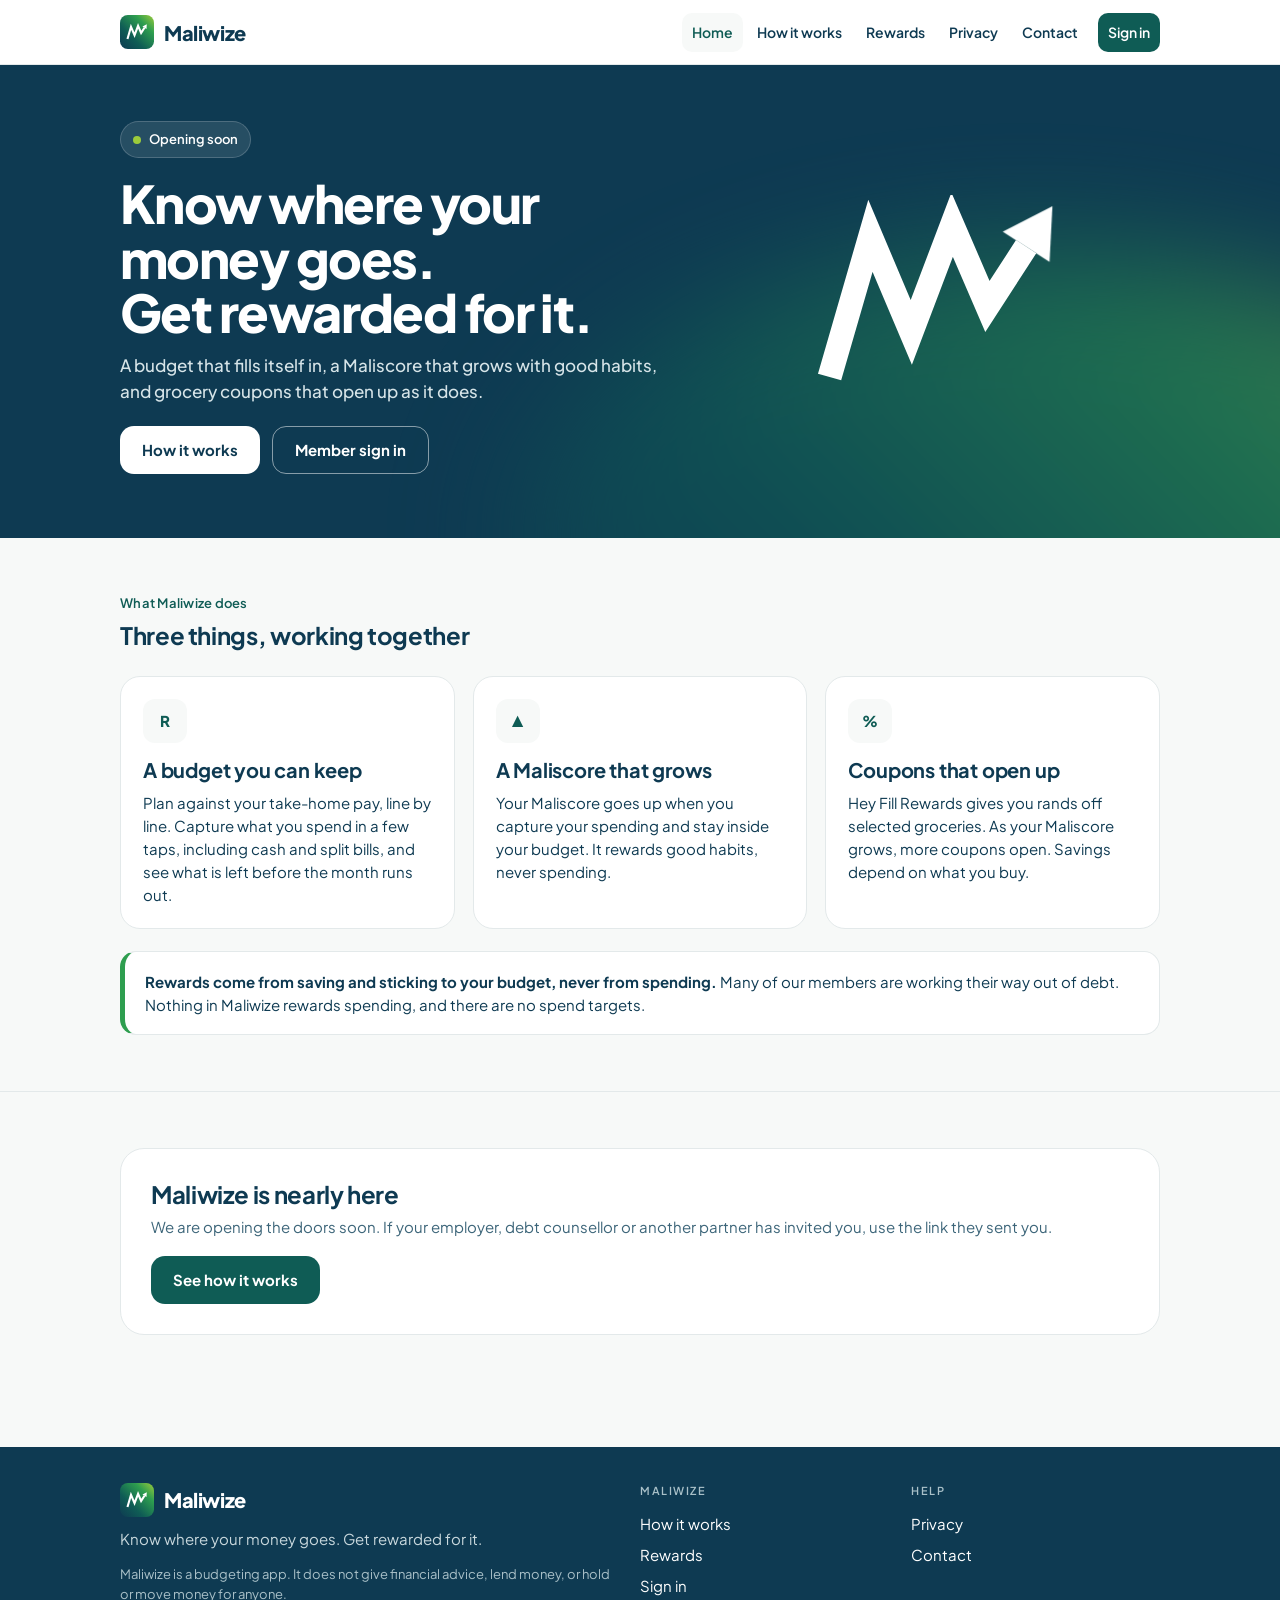
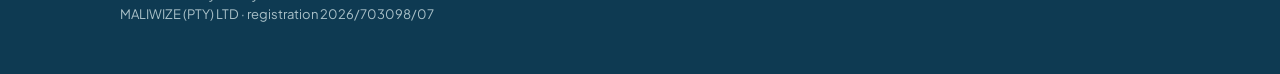
==== index.html @ e4b0aa50 "First version of the Maliwize website Static pages in the brand palette: home, how it works, rewards" ====
<!doctype html>
<html lang="en-ZA">
<head>
  <meta charset="utf-8">
  <meta name="viewport" content="width=device-width, initial-scale=1, viewport-fit=cover">
  <title>Maliwize: know where your money goes, and get rewarded for it</title>
  <meta name="description" content="A budget that fills itself in, a Maliscore that grows with good habits, and grocery coupons that open up as it does. A South African budgeting app.">
  <link rel="canonical" href="https://maliwize.co.za/">
  <meta name="theme-color" content="#0E3A52">
  <link rel="icon" type="image/svg+xml" href="/assets/icon.svg">
  <link rel="apple-touch-icon" href="/assets/apple-touch-icon.png">
  <meta property="og:type" content="website">
  <meta property="og:site_name" content="Maliwize">
  <meta property="og:title" content="Maliwize: know where your money goes, and get rewarded for it">
  <meta property="og:description" content="A budget that fills itself in, a Maliscore that grows with good habits, and grocery coupons that open up as it does. A South African budgeting app.">
  <meta property="og:url" content="https://maliwize.co.za/">
  <meta property="og:image" content="https://maliwize.co.za/assets/og-image.png">
  <meta name="twitter:card" content="summary_large_image">
  <link rel="preconnect" href="https://fonts.googleapis.com">
  <link rel="preconnect" href="https://fonts.gstatic.com" crossorigin>
  <link rel="stylesheet" href="https://fonts.googleapis.com/css2?family=Plus+Jakarta+Sans:wght@400;500;600;700;800&amp;display=swap">
  <link rel="stylesheet" href="/assets/site.css">
</head>
<body>
  <a class="skip" href="#main">Skip to content</a>
  <header class="top">
    <div class="wrap">
      <a class="brand" href="/"><img src="/assets/icon.svg" alt="" width="34" height="34">Maliwize</a>
      <nav class="nav" aria-label="Main">
        <a href="/" aria-current="page">Home</a>
        <a href="/how-it-works/">How it works</a>
        <a href="/rewards/">Rewards</a>
        <a href="/privacy/">Privacy</a>
        <a href="/contact/">Contact</a>
        <a class="signin" href="https://maliwize.co.za/login">Sign in</a>
      </nav>
    </div>
  </header>
  <section class="hero">
    <div class="wrap">
      <div>
        <p class="status">Opening soon</p>
        <h1 class="display">Know where your money goes.<br>Get rewarded for it.</h1>
        <p class="lead">A budget that fills itself in, a Maliscore that grows with good habits, and grocery coupons that open up as it does.</p>
        <div class="actions"><a class="btn primary" href="/how-it-works/">How it works</a><a class="btn ghost" href="https://maliwize.co.za/login">Member sign in</a></div>
      </div>
      <svg class="mark" viewBox="0 0 140 110" aria-hidden="true"><path d="M10 98 L32 22 L54 74 L76 16 L95 60 L115.85 27.83" fill="none" stroke="#fff" stroke-width="13" stroke-linejoin="miter"/><path d="M130 6 L128.45 35.99 L103.25 19.67 Z" fill="#fff"/></svg>
    </div>
  </section>
  <main id="main">
    <section class="block">
      <div class="wrap">
        <p class="label">What Maliwize does</p>
        <h2>Three things, working together</h2>
        <div class="grid">
          <div class="card">
            <div class="icon">R</div>
            <h3>A budget you can keep</h3>
            <p>Plan against your take-home pay, line by line. Capture what you spend in a few taps, including cash and split bills, and see what is left before the month runs out.</p>
          </div>
          <div class="card">
            <div class="icon">&#9650;</div>
            <h3>A Maliscore that grows</h3>
            <p>Your Maliscore goes up when you capture your spending and stay inside your budget. It rewards good habits, never spending.</p>
          </div>
          <div class="card">
            <div class="icon">%</div>
            <h3>Coupons that open up</h3>
            <p>Hey Fill Rewards gives you rands off selected groceries. As your Maliscore grows, more coupons open. Savings depend on what you buy.</p>
          </div>
        </div>
        <div class="promise"><p><b>Rewards come from saving and sticking to your budget, never from spending.</b> Many of our members are working their way out of debt. Nothing in Maliwize rewards spending, and there are no spend targets.</p></div>
      </div>
    </section>
    <section class="block">
      <div class="wrap">
        <div class="cta">
          <div>
            <h2>Maliwize is nearly here</h2>
            <p class="muted" style="margin:6px 0 0">We are opening the doors soon. If your employer, debt counsellor or another partner has invited you, use the link they sent you.</p>
          </div>
          <a class="btn teal" href="/how-it-works/">See how it works</a>
        </div>
      </div>
    </section>
  </main>
  <footer class="foot">
    <div class="wrap">
      <div>
        <a class="brand" href="/"><img src="/assets/icon.svg" alt="" width="34" height="34">Maliwize</a>
        <p>Know where your money goes. Get rewarded for it.</p>
        <p class="legal">Maliwize is a budgeting app. It does not give financial advice, lend money, or hold or move money for anyone.<br>MALIWIZE (PTY) LTD &middot; registration 2026/703098/07</p>
      </div>
      <div>
        <p class="caption">Maliwize</p>
        <ul>
          <li><a href="/how-it-works/">How it works</a></li>
          <li><a href="/rewards/">Rewards</a></li>
          <li><a href="https://maliwize.co.za/login">Sign in</a></li>
        </ul>
      </div>
      <div>
        <p class="caption">Help</p>
        <ul>
          <li><a href="/privacy/">Privacy</a></li>
          <li><a href="/contact/">Contact</a></li>
        </ul>
      </div>
    </div>
  </footer>
</body>
</html>
---- assets/site.css ----
/* Maliwize website. Tokens follow the brand guide (Brand Guidelines v1.0, 2026):
   navy carries structure and type, teal carries the interface, green means money moving the
   right way, lime is a highlight only. One stylesheet, no framework, no JavaScript. */

:root {
  --ink: #0E3A52;
  --teal: #0F5C55;
  --green: #2E9E4F;
  --green-text: #268241;
  --lime: #9CCB3B;
  --paper: #F7F9F8;
  --white: #FFFFFF;
  --slate: #3C6579;
  --line: #E3E9EA;
  --clay: #C0492F;
  --gradient: linear-gradient(45deg, #0E3A52 0%, #0F5C55 35%, #2E9E4F 72%, #9CCB3B 100%);
  --radius: 20px;
  --max: 1080px;
  --gutter: 20px;
  --font: "Plus Jakarta Sans", system-ui, -apple-system, "Segoe UI", Roboto, Arial, sans-serif;
}

*, *::before, *::after { box-sizing: border-box; }
html { -webkit-text-size-adjust: 100%; }
body {
  margin: 0;
  background: var(--paper);
  color: var(--ink);
  font: 400 15px/23px var(--font);
  text-rendering: optimizeLegibility;
}
img, svg { display: block; max-width: 100%; height: auto; }
a { color: var(--teal); text-underline-offset: 3px; }
a:hover { color: var(--ink); }
:focus-visible { outline: 3px solid var(--lime); outline-offset: 3px; border-radius: 6px; }

.skip { position: absolute; left: -999px; top: 8px; background: var(--white); padding: 8px 14px; border-radius: 10px; z-index: 10; }
.skip:focus { left: 8px; }

.wrap { max-width: var(--max); margin: 0 auto; padding: 0 var(--gutter); }

/* ---- header ---- */
.top { background: var(--white); border-bottom: 1px solid var(--line); }
.top .wrap { display: flex; align-items: center; justify-content: space-between; gap: 16px; min-height: 64px; }
.brand { display: flex; align-items: center; gap: 10px; text-decoration: none; color: var(--ink); font-weight: 800; font-size: 20px; letter-spacing: -0.02em; }
.brand img { width: 34px; height: 34px; }
.nav { display: flex; align-items: center; gap: 4px; flex-wrap: wrap; justify-content: flex-end; }
.nav a { text-decoration: none; color: var(--ink); font-weight: 600; font-size: 14px; padding: 8px 10px; border-radius: 10px; }
.nav a:hover, .nav a[aria-current="page"] { background: var(--paper); color: var(--teal); }
.nav .signin { background: var(--teal); color: var(--white); margin-left: 6px; }
.nav .signin:hover { background: var(--ink); color: var(--white); }
@media (max-width: 720px) {
  .top .wrap { flex-wrap: wrap; padding-top: 10px; padding-bottom: 10px; }
  .nav { width: 100%; justify-content: flex-start; margin-left: -10px; }
}

/* ---- type ---- */
h1, h2, h3 { margin: 0 0 12px; color: var(--ink); }
.display { font-size: clamp(34px, 7vw, 52px); line-height: 1.05; font-weight: 800; letter-spacing: -0.03em; }
h1 { font-size: 32px; line-height: 36px; font-weight: 800; letter-spacing: -0.02em; }
h2 { font-size: 24px; line-height: 30px; font-weight: 700; letter-spacing: -0.015em; }
h3 { font-size: 20px; line-height: 26px; font-weight: 700; letter-spacing: -0.01em; }
.lead { font-size: 17px; line-height: 26px; font-weight: 500; color: var(--slate); max-width: 40em; }
.label { font-size: 13px; line-height: 18px; font-weight: 600; letter-spacing: 0.02em; color: var(--teal); text-transform: none; margin: 0 0 8px; }
.caption { font-size: 11px; line-height: 15px; font-weight: 600; letter-spacing: 0.14em; text-transform: uppercase; color: var(--slate); }
p { margin: 0 0 14px; }
.muted { color: var(--slate); }

/* ---- hero: the one gradient accent per page ---- */
.hero { background: var(--ink); color: var(--white); overflow: hidden; position: relative; }
.hero::after { content: ""; position: absolute; inset: auto -20% -60% 40%; height: 120%; background: var(--gradient); opacity: .55; filter: blur(60px); border-radius: 50%; pointer-events: none; }
.hero .wrap { position: relative; z-index: 1; padding-top: 56px; padding-bottom: 64px; display: grid; gap: 32px; grid-template-columns: 1.3fr 1fr; align-items: center; }
.hero h1, .hero .display { color: var(--white); }
.hero .lead { color: #D6E4E8; }
.hero .mark { width: min(260px, 60vw); justify-self: center; }
.hero .mark path:first-child { stroke-dasharray: 520; stroke-dashoffset: 520; animation: draw 1.8s ease-out .2s forwards; }
.hero .mark path:last-child { opacity: 0; animation: appear .4s ease-out 1.8s forwards; }
@keyframes draw { to { stroke-dashoffset: 0; } }
@keyframes appear { to { opacity: 1; } }
@media (prefers-reduced-motion: reduce) {
  .hero .mark path:first-child { animation: none; stroke-dashoffset: 0; }
  .hero .mark path:last-child { animation: none; opacity: 1; }
}
.hero.small .wrap { grid-template-columns: 1fr; padding-top: 44px; padding-bottom: 44px; }
@media (max-width: 720px) {
  .hero .wrap { grid-template-columns: 1fr; padding-top: 40px; padding-bottom: 48px; }
  .hero .mark { grid-row: 1; width: 150px; justify-self: start; }
}

.status { display: inline-flex; align-items: center; gap: 8px; background: rgba(255,255,255,.1); border: 1px solid rgba(255,255,255,.18); color: var(--white); padding: 6px 12px; border-radius: 999px; font-size: 13px; font-weight: 600; margin-bottom: 18px; }
.status::before { content: ""; width: 8px; height: 8px; border-radius: 50%; background: var(--lime); }

/* ---- buttons ---- */
.actions { display: flex; flex-wrap: wrap; gap: 12px; margin-top: 22px; }
.btn { display: inline-flex; align-items: center; justify-content: center; min-height: 48px; padding: 0 22px; border-radius: 14px; font-weight: 700; font-size: 15px; text-decoration: none; }
.btn.primary { background: var(--white); color: var(--ink); }
.btn.primary:hover { background: var(--lime); color: var(--ink); }
.btn.ghost { border: 1.5px solid rgba(255,255,255,.5); color: var(--white); }
.btn.ghost:hover { border-color: var(--white); color: var(--white); background: rgba(255,255,255,.08); }
.btn.teal { background: var(--teal); color: var(--white); }
.btn.teal:hover { background: var(--ink); color: var(--white); }

/* ---- sections ---- */
section.block { padding: 56px 0; }
section.block + section.block { border-top: 1px solid var(--line); }
.grid { display: grid; gap: 18px; grid-template-columns: repeat(3, minmax(0, 1fr)); margin-top: 26px; }
.grid.two { grid-template-columns: repeat(2, minmax(0, 1fr)); }
@media (max-width: 860px) { .grid, .grid.two { grid-template-columns: 1fr; } }
.card { background: var(--white); border: 1px solid var(--line); border-radius: var(--radius); padding: 22px; }
.card h3 { margin-bottom: 8px; }
.card p:last-child { margin-bottom: 0; }
.icon { width: 44px; height: 44px; border-radius: 12px; display: grid; place-items: center; background: var(--paper); color: var(--teal); margin-bottom: 14px; font-weight: 800; }

.steps { counter-reset: step; list-style: none; padding: 0; margin: 26px 0 0; display: grid; gap: 14px; }
.steps li { counter-increment: step; background: var(--white); border: 1px solid var(--line); border-radius: var(--radius); padding: 20px 20px 20px 72px; position: relative; }
.steps li::before { content: counter(step); position: absolute; left: 20px; top: 18px; width: 36px; height: 36px; border-radius: 50%; background: var(--teal); color: var(--white); display: grid; place-items: center; font-weight: 800; }
.steps h3 { margin-bottom: 6px; }
.steps p { margin: 0; color: var(--slate); }

.tiers { display: grid; grid-template-columns: repeat(4, minmax(0, 1fr)); gap: 12px; margin-top: 22px; }
@media (max-width: 720px) { .tiers { grid-template-columns: repeat(2, minmax(0, 1fr)); } }
.tier { background: var(--white); border: 1px solid var(--line); border-radius: 16px; padding: 16px; }
.tier b { display: block; font-size: 17px; }
.tier span { font-size: 13px; color: var(--slate); font-variant-numeric: tabular-nums; }

.promise { background: var(--white); border: 1px solid var(--line); border-left: 5px solid var(--green); border-radius: 16px; padding: 18px 20px; margin-top: 22px; }
.promise p { margin: 0; }

.prose { max-width: 44em; }
.prose h2 { margin-top: 34px; }
.prose ul { padding-left: 20px; margin: 0 0 14px; }
.prose li { margin-bottom: 6px; }
.note { background: #FFF7E6; border: 1px solid #F0D9A8; border-radius: 14px; padding: 14px 16px; color: #6B4A12; font-size: 14px; margin: 0 0 22px; }

.cta { background: var(--white); border: 1px solid var(--line); border-radius: 24px; padding: 30px; display: flex; flex-wrap: wrap; gap: 18px; align-items: center; justify-content: space-between; }
.cta h2 { margin: 0; }

/* ---- footer ---- */
.foot { background: var(--ink); color: #C9D8DD; margin-top: 56px; }
.foot .wrap { padding-top: 36px; padding-bottom: 36px; display: grid; gap: 22px; grid-template-columns: 2fr 1fr 1fr; }
@media (max-width: 720px) { .foot .wrap { grid-template-columns: 1fr; } }
.foot a { color: var(--white); text-decoration: none; }
.foot a:hover { text-decoration: underline; color: var(--white); }
.foot ul { list-style: none; padding: 0; margin: 0; display: grid; gap: 8px; }
.foot .legal { font-size: 13px; line-height: 20px; color: #A9C0C8; }
.foot .brand { color: var(--white); margin-bottom: 10px; }
.foot .caption { color: #A9C0C8; }
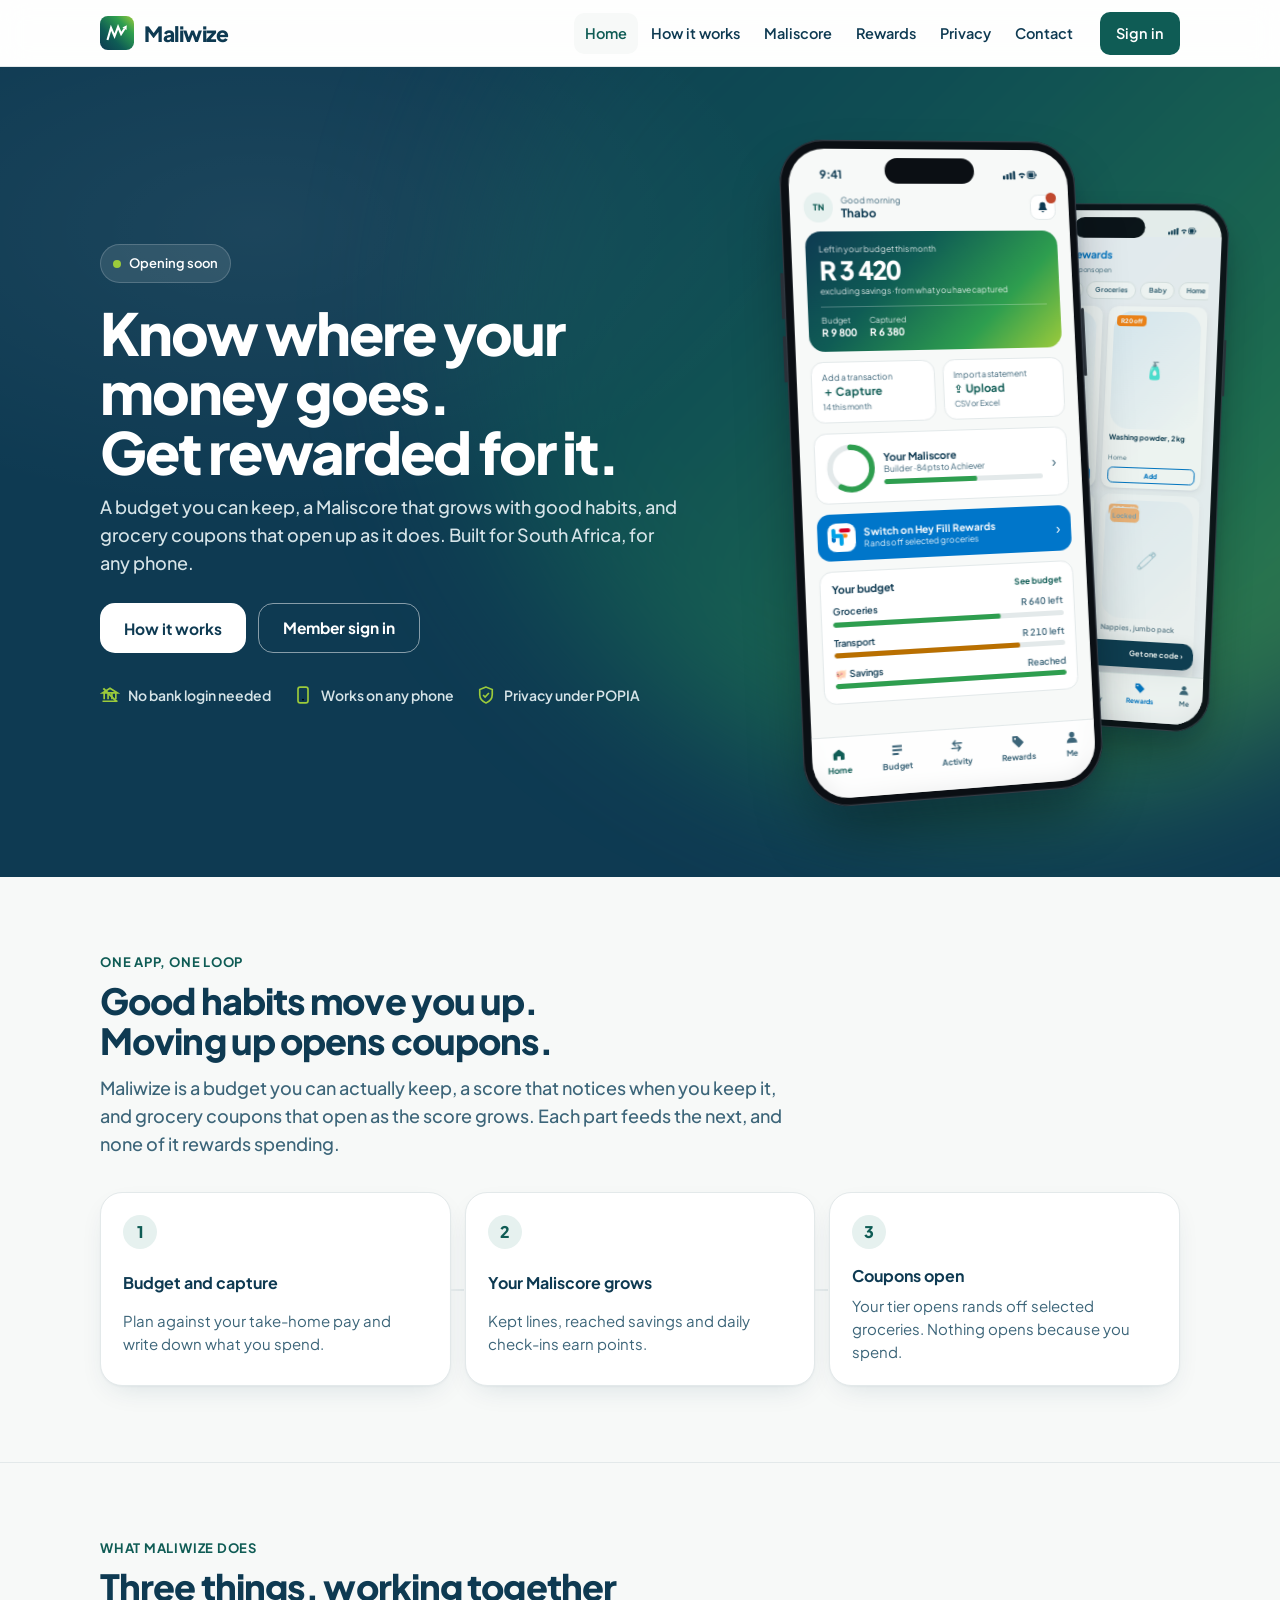
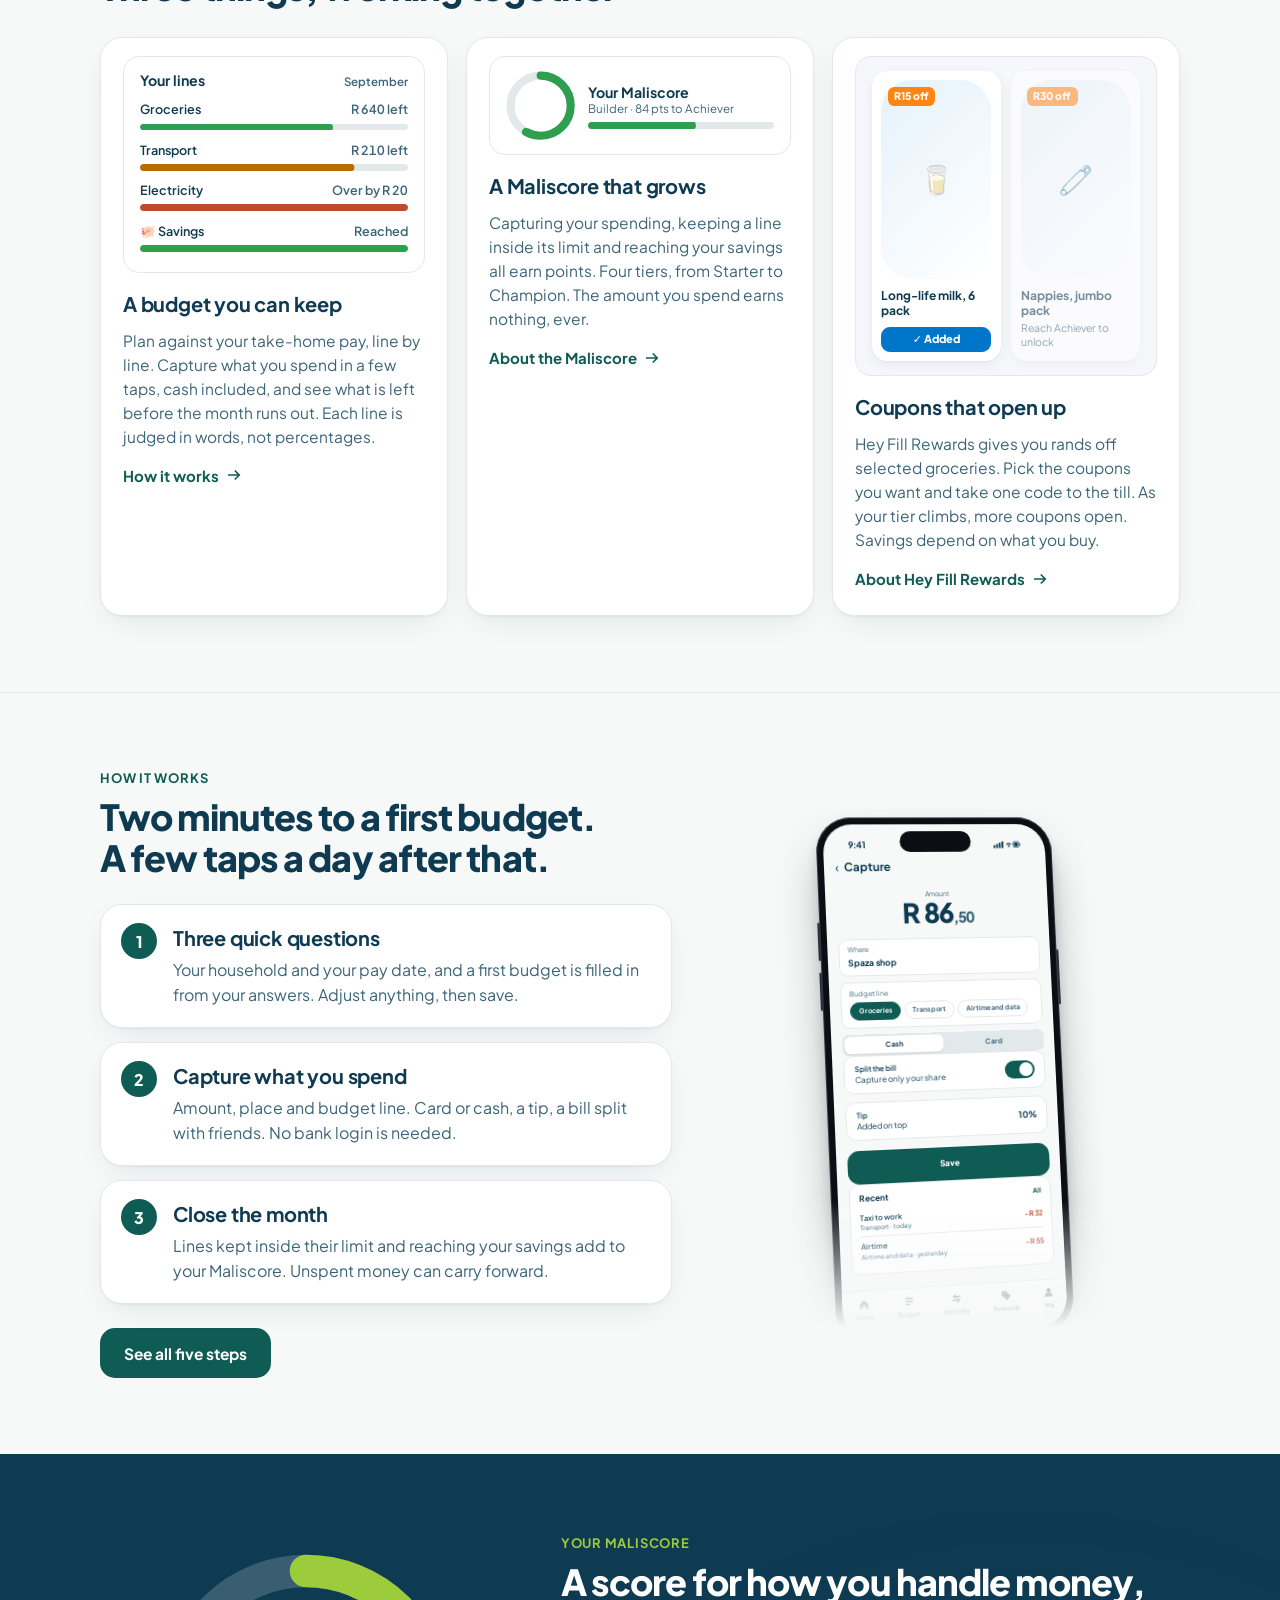
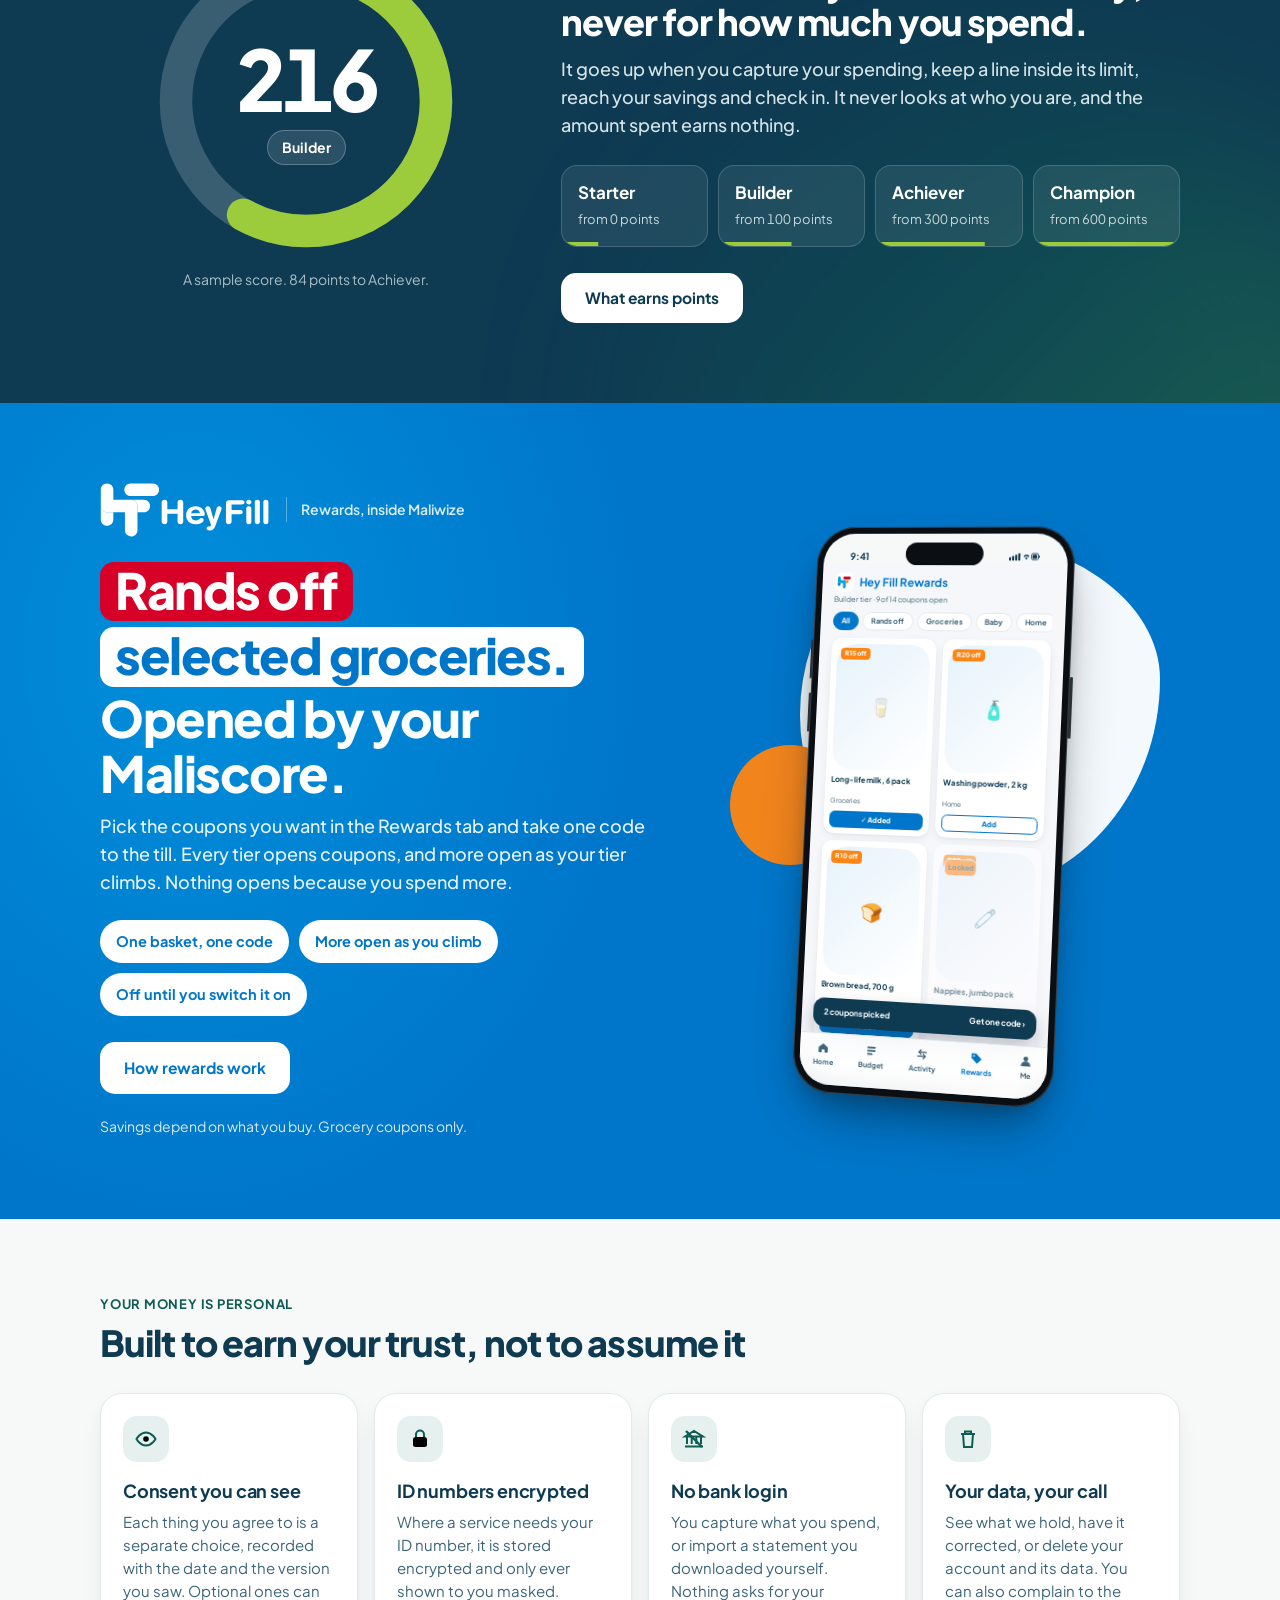
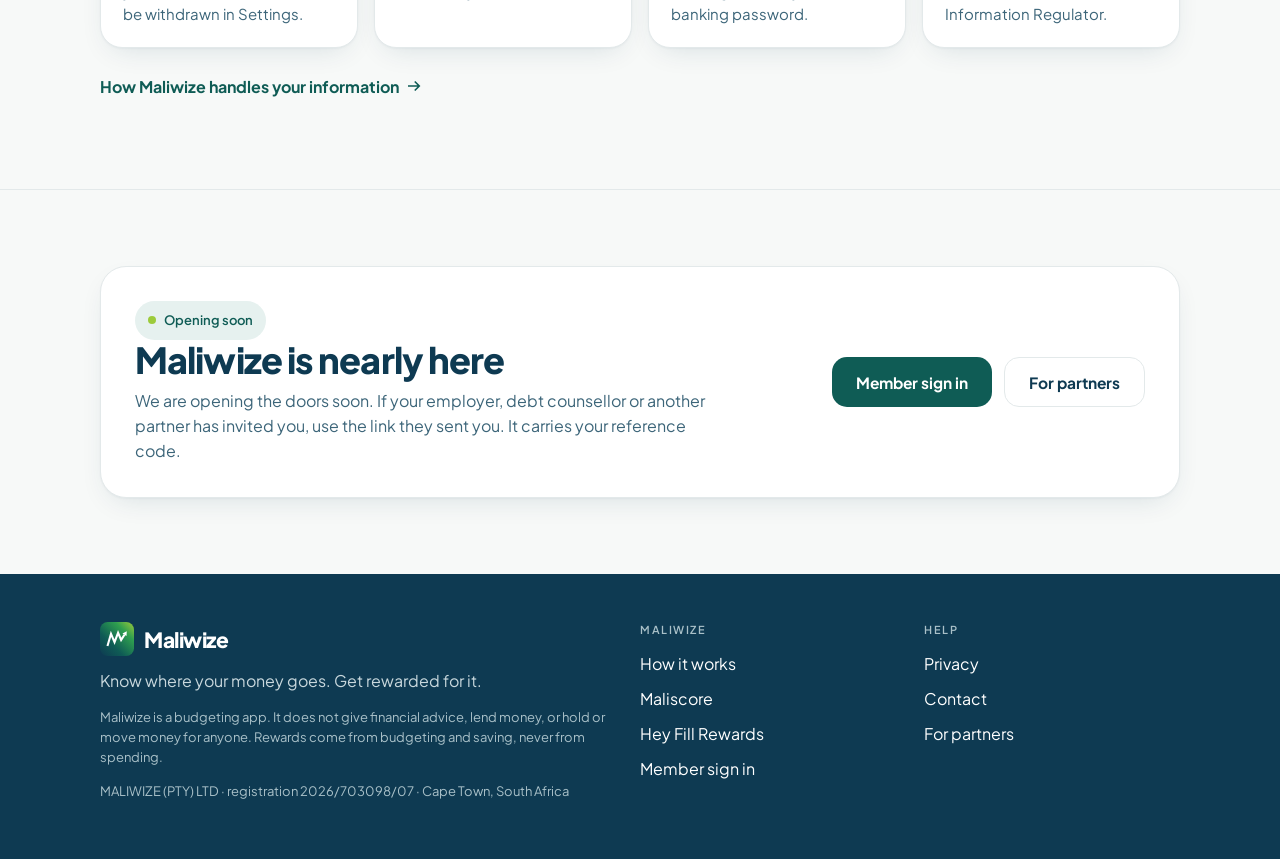
==== commit c996fdbf: "feat: redesign the site around CSS-drawn phone screens and a Hey Fill section Checkpoint before revi" ====
--- a/index.html
+++ b/index.html
@@ -4,7 +4,7 @@
   <meta charset="utf-8">
   <meta name="viewport" content="width=device-width, initial-scale=1, viewport-fit=cover">
   <title>Maliwize: know where your money goes, and get rewarded for it</title>
-  <meta name="description" content="A budget that fills itself in, a Maliscore that grows with good habits, and grocery coupons that open up as it does. A South African budgeting app.">
+  <meta name="description" content="A budget you can keep, a Maliscore that grows with good habits, and grocery coupons that open as it does. A South African budgeting app, built for any phone.">
   <link rel="canonical" href="https://maliwize.co.za/">
   <meta name="theme-color" content="#0E3A52">
   <link rel="icon" type="image/svg+xml" href="/assets/icon.svg">
@@ -12,7 +12,7 @@
   <meta property="og:type" content="website">
   <meta property="og:site_name" content="Maliwize">
   <meta property="og:title" content="Maliwize: know where your money goes, and get rewarded for it">
-  <meta property="og:description" content="A budget that fills itself in, a Maliscore that grows with good habits, and grocery coupons that open up as it does. A South African budgeting app.">
+  <meta property="og:description" content="A budget you can keep, a Maliscore that grows with good habits, and grocery coupons that open as it does. A South African budgeting app, built for any phone.">
   <meta property="og:url" content="https://maliwize.co.za/">
   <meta property="og:image" content="https://maliwize.co.za/assets/og-image.png">
   <meta name="twitter:card" content="summary_large_image">
@@ -26,77 +26,184 @@
   <header class="top">
     <div class="wrap">
       <a class="brand" href="/"><img src="/assets/icon.svg" alt="" width="34" height="34">Maliwize</a>
+      <input type="checkbox" id="menu" class="menu-box" aria-label="Open the menu">
+      <label for="menu" class="menu-btn" aria-hidden="true"><span></span><span></span><span></span></label>
       <nav class="nav" aria-label="Main">
-        <a href="/" aria-current="page">Home</a>
-        <a href="/how-it-works/">How it works</a>
-        <a href="/rewards/">Rewards</a>
-        <a href="/privacy/">Privacy</a>
-        <a href="/contact/">Contact</a>
-        <a class="signin" href="https://maliwize.co.za/login">Sign in</a>
+        <div class="nav-links">
+          <a href="/" aria-current="page">Home</a>
+          <a href="/how-it-works/">How it works</a>
+          <a href="/maliscore/">Maliscore</a>
+          <a href="/rewards/">Rewards</a>
+          <a href="/privacy/">Privacy</a>
+          <a href="/contact/">Contact</a>
+        </div>
+        <a class="signin" href="https://app.maliwize.co.za/auth">Sign in</a>
       </nav>
     </div>
   </header>
-  <section class="hero">
+  <section class="hero home">
     <div class="wrap">
-      <div>
+      <div class="hero-copy">
         <p class="status">Opening soon</p>
         <h1 class="display">Know where your money goes.<br>Get rewarded for it.</h1>
-        <p class="lead">A budget that fills itself in, a Maliscore that grows with good habits, and grocery coupons that open up as it does.</p>
-        <div class="actions"><a class="btn primary" href="/how-it-works/">How it works</a><a class="btn ghost" href="https://maliwize.co.za/login">Member sign in</a></div>
-      </div>
-      <svg class="mark" viewBox="0 0 140 110" aria-hidden="true"><path d="M10 98 L32 22 L54 74 L76 16 L95 60 L115.85 27.83" fill="none" stroke="#fff" stroke-width="13" stroke-linejoin="miter"/><path d="M130 6 L128.45 35.99 L103.25 19.67 Z" fill="#fff"/></svg>
+        <p class="lead">A budget you can keep, a Maliscore that grows with good habits, and grocery coupons that open up as it does. Built for South Africa, for any phone.</p>
+        <div class="actions"><a class="btn primary" href="/how-it-works/">How it works</a><a class="btn ghost" href="https://app.maliwize.co.za/auth">Member sign in</a></div>
+        <ul class="proof" aria-label="In short">
+          <li><svg viewBox="0 0 24 24" aria-hidden="true"><path d="M3 9.5 12 4l9 5.5H3zM5 10v7M9.7 10v7M14.3 10v7M19 10v7M3 19.5h18" fill="none" stroke="currentColor" stroke-width="2"/><path d="m4 4 16 16" fill="none" stroke="currentColor" stroke-width="2.4"/></svg>No bank login needed</li>
+          <li><svg viewBox="0 0 24 24" aria-hidden="true"><rect x="6" y="2.5" width="12" height="19" rx="2.5" fill="none" stroke="currentColor" stroke-width="2"/><circle cx="12" cy="17.5" r="1.1"/></svg>Works on any phone</li>
+          <li><svg viewBox="0 0 24 24" aria-hidden="true"><path d="M12 2.5 4.5 5.5v6c0 4.8 3.2 8.4 7.5 10 4.3-1.6 7.5-5.2 7.5-10v-6z" fill="none" stroke="currentColor" stroke-width="2"/><path d="m8.5 12 2.4 2.4 4.6-4.8" fill="none" stroke="currentColor" stroke-width="2"/></svg>Privacy under POPIA</li>
+        </ul>
+      </div>
+      <div class="hero-visual">
+        <div class="device-stack">
+          <div class="device back"><div class="phone tilt-r" role="img" aria-label="Hey Fill Rewards inside Maliwize: grocery coupons as tiles, with a locked one that opens at a higher tier"><div class="screen" aria-hidden="true"><div class="island"></div><div class="sb"><span>9:41</span><svg viewBox="0 0 46 12" aria-hidden="true"><rect x="0" y="7" width="3" height="5" rx="1"/><rect x="4.5" y="5" width="3" height="7" rx="1"/><rect x="9" y="3" width="3" height="9" rx="1"/><rect x="13.5" y="1" width="3" height="11" rx="1"/><path d="M21 5.2a7 7 0 0 1 9 0l-1.3 1.6a5 5 0 0 0-6.4 0z"/><path d="M23.3 8a3.6 3.6 0 0 1 4.4 0L25.5 10.6z"/><rect x="33" y="1.5" width="10" height="9" rx="2" fill="none" stroke="currentColor" stroke-width="1.2"/><rect x="34.5" y="3" width="6.5" height="6" rx="1"/><rect x="43.6" y="4.5" width="1.6" height="3" rx=".5"/></svg></div><div class="app hf"><header class="hfh"><span class="hfm sm"><svg viewBox="41.76 22.59 683.12 620.38" aria-hidden="true" focusable="false"><path fill="#0076CA" d="M188.85 360.84v84.39c0 40.62-32.94 73.54-73.54 73.54-20.31 0-38.69-8.23-52.01-21.54-13.31-13.31-21.54-31.69-21.54-52.01V287.3c0 40.61 32.92 73.54 73.54 73.54h73.55z"/><path fill="#D70027" d="M724.88 96.13c0 20.31-8.23 38.69-21.54 52.01-13.31 13.31-31.69 21.54-52.01 21.54H390.91c-40.62 0-73.54-32.94-73.54-73.54 0-20.31 8.23-38.69 21.54-52.01 13.31-13.31 31.69-21.54 52.01-21.54h260.42c40.62 0 73.54 32.92 73.54 73.54z"/><path fill="#00A2E7" d="M471.7 287.3v282.13c0 40.61-32.92 73.54-73.54 73.54-20.31 0-38.69-8.23-52.01-21.54-13.31-13.31-21.54-31.69-21.54-52.01V360.84H115.3c-40.62 0-73.54-32.94-73.54-73.54V96.13c0-40.62 32.92-73.54 73.54-73.54 20.31 0 38.69 8.23 52.01 21.54s21.54 31.69 21.54 52.01v117.62h209.31c20.31 0 38.69 8.23 52.01 21.54 13.31 13.31 21.54 31.69 21.54 52z"/><path fill="#FD8514" d="M619.92 287.3c0 20.29-8.23 38.69-21.54 52.01-13.31 13.29-31.69 21.54-52.01 21.54H471.7V287.3c0-20.31-8.23-38.69-21.54-52.01-13.31-13.31-31.69-21.54-52.01-21.54h148.22c40.63 0 73.55 32.92 73.55 73.55z"/></svg></span><b>Hey Fill Rewards</b></header><small class="sub">Builder tier · 9 of 14 coupons open</small><div class="chips"><span class="on">All</span><span>Rands off</span><span>Groceries</span><span>Baby</span><span>Home</span></div><div class="grid2"><div class="ctile "><div class="pic">🥛</div><span class="off">R15 off</span><b>Long-life milk, 6 pack</b><small>Groceries</small><div class="add on">✓ Added</div></div><div class="ctile "><div class="pic">🧴</div><span class="off">R20 off</span><b>Washing powder, 2 kg</b><small>Home</small><div class="add">Add</div></div><div class="ctile "><div class="pic">🍞</div><span class="off">R10 off</span><b>Brown bread, 700 g</b><small>Groceries</small><div class="add on">✓ Added</div></div><div class="ctile locked"><div class="pic">🧷</div><span class="off">R30 off</span><b>Nappies, jumbo pack</b><small>Reach Achiever in Maliwize to unlock</small><div class="add off">Locked</div></div></div></div><div class="basket"><span>2 coupons picked</span><span>Get one code ›</span></div><div class="tb"><span class=""><svg viewBox="0 0 24 24"><path d="M4 11.5 12 5l8 6.5V19a1 1 0 0 1-1 1h-4.5v-5h-5v5H5a1 1 0 0 1-1-1z"/></svg>Home</span><span class=""><svg viewBox="0 0 24 24"><path d="M5 5h14v3H5zm0 5.5h14v3H5zm0 5.5h9v3H5z"/></svg>Budget</span><span class=""><svg viewBox="0 0 24 24"><path d="M4 16.5h11.2l-2.6 2.6 1.4 1.4 5-5-5-5-1.4 1.4 2.6 2.6H4zm16-9H8.8l2.6-2.6L10 3.5l-5 5 5 5 1.4-1.4L8.8 9.5H20z"/></svg>Activity</span><span class="on"><svg viewBox="0 0 24 24"><path d="M3.5 4.5h7.6l9.4 9.4-7.6 7.6-9.4-9.4zm4 2.5a1.5 1.5 0 1 0 0 3 1.5 1.5 0 0 0 0-3z"/></svg>Rewards</span><span class=""><svg viewBox="0 0 24 24"><circle cx="12" cy="8" r="4"/><path d="M4 20a8 8 0 0 1 16 0z"/></svg>Me</span></div></div></div></div>
+          <div class="device front"><div class="float"><div class="phone tilt-l hero-phone" role="img" aria-label="The Maliwize home screen: what is left in the budget this month, a Maliscore ring, and the Hey Fill Rewards doorway"><div class="screen" aria-hidden="true"><div class="island"></div><div class="sb"><span>9:41</span><svg viewBox="0 0 46 12" aria-hidden="true"><rect x="0" y="7" width="3" height="5" rx="1"/><rect x="4.5" y="5" width="3" height="7" rx="1"/><rect x="9" y="3" width="3" height="9" rx="1"/><rect x="13.5" y="1" width="3" height="11" rx="1"/><path d="M21 5.2a7 7 0 0 1 9 0l-1.3 1.6a5 5 0 0 0-6.4 0z"/><path d="M23.3 8a3.6 3.6 0 0 1 4.4 0L25.5 10.6z"/><rect x="33" y="1.5" width="10" height="9" rx="2" fill="none" stroke="currentColor" stroke-width="1.2"/><rect x="34.5" y="3" width="6.5" height="6" rx="1"/><rect x="43.6" y="4.5" width="1.6" height="3" rx=".5"/></svg></div><div class="app"><header class="ah"><span class="av">TN</span><div><small>Good morning</small><b>Thabo</b></div><span class="bell"><svg viewBox="0 0 24 24"><path d="M12 3a5 5 0 0 0-5 5v3.5L5 15v1h14v-1l-2-3.5V8a5 5 0 0 0-5-5zm-2 15a2 2 0 0 0 4 0z"/></svg><i></i></span></header><div class="hc"><small>Left in your budget this month</small><div class="amt count n-3420"><span class="static">R 3 420</span></div><small>excluding savings · from what you have captured</small><div class="hc-stats"><span>Budget<b>R 9 800</b></span><span>Captured<b>R 6 380</b></span></div></div><div class="tiles"><div class="tile"><small>Add a transaction</small><b>＋ Capture</b><span>14 this month</span></div><div class="tile"><small>Import a statement</small><b>⇪ Upload</b><span>CSV or Excel</span></div></div><div class="card rr"><svg class="ring p58" viewBox="0 0 60 60" aria-hidden="true"><circle class="track" cx="30" cy="30" r="26"/><circle class="val" cx="30" cy="30" r="26"/></svg><div><b>Your Maliscore</b><small>Builder · 84 pts to Achiever</small><div class="bar"><i class="p58 "></i></div></div><span class="chev">›</span></div><div class="hfdoor"><span class="hfm"><svg viewBox="41.76 22.59 683.12 620.38" aria-hidden="true" focusable="false"><path fill="#0076CA" d="M188.85 360.84v84.39c0 40.62-32.94 73.54-73.54 73.54-20.31 0-38.69-8.23-52.01-21.54-13.31-13.31-21.54-31.69-21.54-52.01V287.3c0 40.61 32.92 73.54 73.54 73.54h73.55z"/><path fill="#D70027" d="M724.88 96.13c0 20.31-8.23 38.69-21.54 52.01-13.31 13.31-31.69 21.54-52.01 21.54H390.91c-40.62 0-73.54-32.94-73.54-73.54 0-20.31 8.23-38.69 21.54-52.01 13.31-13.31 31.69-21.54 52.01-21.54h260.42c40.62 0 73.54 32.92 73.54 73.54z"/><path fill="#00A2E7" d="M471.7 287.3v282.13c0 40.61-32.92 73.54-73.54 73.54-20.31 0-38.69-8.23-52.01-21.54-13.31-13.31-21.54-31.69-21.54-52.01V360.84H115.3c-40.62 0-73.54-32.94-73.54-73.54V96.13c0-40.62 32.92-73.54 73.54-73.54 20.31 0 38.69 8.23 52.01 21.54s21.54 31.69 21.54 52.01v117.62h209.31c20.31 0 38.69 8.23 52.01 21.54 13.31 13.31 21.54 31.69 21.54 52z"/><path fill="#FD8514" d="M619.92 287.3c0 20.29-8.23 38.69-21.54 52.01-13.31 13.29-31.69 21.54-52.01 21.54H471.7V287.3c0-20.31-8.23-38.69-21.54-52.01-13.31-13.31-31.69-21.54-52.01-21.54h148.22c40.63 0 73.55 32.92 73.55 73.55z"/></svg></span><span><b>Switch on Hey Fill Rewards</b><small>Rands off selected groceries</small></span><span class="chev">›</span></div><div class="card"><div class="ch"><b>Your budget</b><span>See budget</span></div><div class="ln"><div class="ln-h"><span>Groceries</span><span class="">R 640 left</span></div><div class="bar"><i class="p72 "></i></div></div><div class="ln"><div class="ln-h"><span>Transport</span><span class="near">R 210 left</span></div><div class="bar"><i class="p80 near"></i></div></div><div class="ln"><div class="ln-h"><span>🐖 Savings</span><span class="green">Reached</span></div><div class="bar"><i class="p100 "></i></div></div></div></div><div class="tb"><span class="on"><svg viewBox="0 0 24 24"><path d="M4 11.5 12 5l8 6.5V19a1 1 0 0 1-1 1h-4.5v-5h-5v5H5a1 1 0 0 1-1-1z"/></svg>Home</span><span class=""><svg viewBox="0 0 24 24"><path d="M5 5h14v3H5zm0 5.5h14v3H5zm0 5.5h9v3H5z"/></svg>Budget</span><span class=""><svg viewBox="0 0 24 24"><path d="M4 16.5h11.2l-2.6 2.6 1.4 1.4 5-5-5-5-1.4 1.4 2.6 2.6H4zm16-9H8.8l2.6-2.6L10 3.5l-5 5 5 5 1.4-1.4L8.8 9.5H20z"/></svg>Activity</span><span class=""><svg viewBox="0 0 24 24"><path d="M3.5 4.5h7.6l9.4 9.4-7.6 7.6-9.4-9.4zm4 2.5a1.5 1.5 0 1 0 0 3 1.5 1.5 0 0 0 0-3z"/></svg>Rewards</span><span class=""><svg viewBox="0 0 24 24"><circle cx="12" cy="8" r="4"/><path d="M4 20a8 8 0 0 1 16 0z"/></svg>Me</span></div></div></div></div></div>
+        </div></div>
     </div>
   </section>
   <main id="main">
-    <section class="block">
-      <div class="wrap">
-        <p class="label">What Maliwize does</p>
-        <h2>Three things, working together</h2>
-        <div class="grid">
-          <div class="card">
-            <div class="icon">R</div>
+    <section class="block loop-block">
+      <div class="wrap">
+        <p class="label reveal">One app, one loop</p>
+        <h2 class="reveal">Good habits move you up. Moving up opens coupons.</h2>
+        <p class="lead reveal">Maliwize is a budget you can actually keep, a score that notices when you keep it, and grocery coupons that open as the score grows. Each part feeds the next, and none of it rewards spending.</p>
+        <ol class="loop" aria-label="How the parts connect">
+          <li class="reveal"><span class="loop-k">1</span><b>Budget and capture</b><span>Plan against your take-home pay and write down what you spend.</span></li>
+          <li class="reveal"><span class="loop-k">2</span><b>Your Maliscore grows</b><span>Kept lines, reached savings and daily check-ins earn points.</span></li>
+          <li class="reveal"><span class="loop-k">3</span><b>Coupons open</b><span>Your tier opens rands off selected groceries. Nothing opens because you spend.</span></li>
+        </ol>
+      </div>
+    </section>    <section class="block">
+      <div class="wrap">
+        <p class="label reveal">What Maliwize does</p>
+        <h2 class="reveal">Three things, working together</h2>
+        <div class="features">
+          <article class="feature reveal">
+            <div class="mini" aria-hidden="true"><div class="ch"><b>Your lines</b><span>September</span></div><div class="ln"><div class="ln-h"><span>Groceries</span><span class="">R 640 left</span></div><div class="bar"><i class="p72 "></i></div></div><div class="ln"><div class="ln-h"><span>Transport</span><span class="near">R 210 left</span></div><div class="bar"><i class="p80 near"></i></div></div><div class="ln"><div class="ln-h"><span>Electricity</span><span class="over">Over by R 20</span></div><div class="bar"><i class="p100 over"></i></div></div><div class="ln"><div class="ln-h"><span>🐖 Savings</span><span class="green">Reached</span></div><div class="bar"><i class="p100 "></i></div></div></div>
             <h3>A budget you can keep</h3>
-            <p>Plan against your take-home pay, line by line. Capture what you spend in a few taps, including cash and split bills, and see what is left before the month runs out.</p>
-          </div>
-          <div class="card">
-            <div class="icon">&#9650;</div>
+            <p>Plan against your take-home pay, line by line. Capture what you spend in a few taps, cash included, and see what is left before the month runs out. Each line is judged in words, not percentages.</p>
+            <a class="more" href="/how-it-works/">How it works <svg viewBox="0 0 24 24" aria-hidden="true"><path d="M4 12h14m-5-6 6 6-6 6" fill="none" stroke="currentColor" stroke-width="2.2"/></svg></a>
+          </article>
+          <article class="feature reveal">
+            <div class="mini rr" aria-hidden="true"><svg class="ring p58" viewBox="0 0 60 60" aria-hidden="true"><circle class="track" cx="30" cy="30" r="26"/><circle class="val" cx="30" cy="30" r="26"/></svg><div><b>Your Maliscore</b><small>Builder · 84 pts to Achiever</small><div class="bar"><i class="p58 "></i></div></div></div>
             <h3>A Maliscore that grows</h3>
-            <p>Your Maliscore goes up when you capture your spending and stay inside your budget. It rewards good habits, never spending.</p>
-          </div>
-          <div class="card">
-            <div class="icon">%</div>
+            <p>Capturing your spending, keeping a line inside its limit and reaching your savings all earn points. Four tiers, from Starter to Champion. The amount you spend earns nothing, ever.</p>
+            <a class="more" href="/maliscore/">About the Maliscore <svg viewBox="0 0 24 24" aria-hidden="true"><path d="M4 12h14m-5-6 6 6-6 6" fill="none" stroke="currentColor" stroke-width="2.2"/></svg></a>
+          </article>
+          <article class="feature reveal">
+            <div class="mini hf" aria-hidden="true"><div class="grid2"><div class="ctile"><div class="pic">🥛</div><span class="off">R15 off</span><b>Long-life milk, 6 pack</b><div class="add on">✓ Added</div></div><div class="ctile locked"><div class="pic">🧷</div><span class="off">R30 off</span><b>Nappies, jumbo pack</b><small>Reach Achiever to unlock</small></div></div></div>
             <h3>Coupons that open up</h3>
-            <p>Hey Fill Rewards gives you rands off selected groceries. As your Maliscore grows, more coupons open. Savings depend on what you buy.</p>
-          </div>
-        </div>
-        <div class="promise"><p><b>Rewards come from saving and sticking to your budget, never from spending.</b> Many of our members are working their way out of debt. Nothing in Maliwize rewards spending, and there are no spend targets.</p></div>
+            <p>Hey Fill Rewards gives you rands off selected groceries. Pick the coupons you want and take one code to the till. As your tier climbs, more coupons open. Savings depend on what you buy.</p>
+            <a class="more" href="/rewards/">About Hey Fill Rewards <svg viewBox="0 0 24 24" aria-hidden="true"><path d="M4 12h14m-5-6 6 6-6 6" fill="none" stroke="currentColor" stroke-width="2.2"/></svg></a>
+          </article>
+        </div>
+      </div>
+    </section>    <section class="block steps-block">
+      <div class="wrap">
+        <div class="steps-grid">
+          <div class="steps-copy">
+            <p class="label reveal">How it works</p>
+            <h2 class="reveal">Two minutes to a first budget. A few taps a day after that.</h2>
+            <ol class="steps compact">
+              <li class="reveal"><h3>Three quick questions</h3><p>Your household and your pay date, and a first budget is filled in from your answers. Adjust anything, then save.</p></li>
+              <li class="reveal"><h3>Capture what you spend</h3><p>Amount, place and budget line. Card or cash, a tip, a bill split with friends. No bank login is needed.</p></li>
+              <li class="reveal"><h3>Close the month</h3><p>Lines kept inside their limit and reaching your savings add to your Maliscore. Unspent money can carry forward.</p></li>
+            </ol>
+            <a class="btn teal reveal" href="/how-it-works/">See all five steps</a>
+          </div>
+          <div class="steps-visual crop reveal">
+            <div class="phone tilt-l mid" role="img" aria-label="The Capture screen: an amount, where it was spent, the budget line, cash or card, and a bill split"><div class="screen" aria-hidden="true"><div class="island"></div><div class="sb"><span>9:41</span><svg viewBox="0 0 46 12" aria-hidden="true"><rect x="0" y="7" width="3" height="5" rx="1"/><rect x="4.5" y="5" width="3" height="7" rx="1"/><rect x="9" y="3" width="3" height="9" rx="1"/><rect x="13.5" y="1" width="3" height="11" rx="1"/><path d="M21 5.2a7 7 0 0 1 9 0l-1.3 1.6a5 5 0 0 0-6.4 0z"/><path d="M23.3 8a3.6 3.6 0 0 1 4.4 0L25.5 10.6z"/><rect x="33" y="1.5" width="10" height="9" rx="2" fill="none" stroke="currentColor" stroke-width="1.2"/><rect x="34.5" y="3" width="6.5" height="6" rx="1"/><rect x="43.6" y="4.5" width="1.6" height="3" rx=".5"/></svg></div><div class="app"><header class="ah2"><span class="back">‹</span><b>Capture</b></header><div class="amtin"><small>Amount</small><div class="big">R 86<span>,50</span></div></div><div class="field"><small>Where</small><b>Spaza shop</b></div><div class="field"><small>Budget line</small><div class="chips"><span class="on">Groceries</span><span>Transport</span><span>Airtime and data</span></div></div><div class="seg"><span class="on">Cash</span><span>Card</span></div><div class="field split"><span>Split the bill<small>Capture only your share</small></span><span class="tog on"><i></i></span></div><div class="field split"><span>Tip<small>Added on top</small></span><b>10%</b></div><div class="btn">Save</div><div class="card"><div class="ch"><b>Recent</b><span>All</span></div><div class="crow"><span>Taxi to work<small>Transport · today</small></span><b class="clay">−R 32</b></div><div class="crow"><span>Airtime<small>Airtime and data · yesterday</small></span><b class="clay">−R 55</b></div></div></div><div class="tb"><span class=""><svg viewBox="0 0 24 24"><path d="M4 11.5 12 5l8 6.5V19a1 1 0 0 1-1 1h-4.5v-5h-5v5H5a1 1 0 0 1-1-1z"/></svg>Home</span><span class=""><svg viewBox="0 0 24 24"><path d="M5 5h14v3H5zm0 5.5h14v3H5zm0 5.5h9v3H5z"/></svg>Budget</span><span class="on"><svg viewBox="0 0 24 24"><path d="M4 16.5h11.2l-2.6 2.6 1.4 1.4 5-5-5-5-1.4 1.4 2.6 2.6H4zm16-9H8.8l2.6-2.6L10 3.5l-5 5 5 5 1.4-1.4L8.8 9.5H20z"/></svg>Activity</span><span class=""><svg viewBox="0 0 24 24"><path d="M3.5 4.5h7.6l9.4 9.4-7.6 7.6-9.4-9.4zm4 2.5a1.5 1.5 0 1 0 0 3 1.5 1.5 0 0 0 0-3z"/></svg>Rewards</span><span class=""><svg viewBox="0 0 24 24"><circle cx="12" cy="8" r="4"/><path d="M4 20a8 8 0 0 1 16 0z"/></svg>Me</span></div></div></div>
+          </div>
+        </div>
+      </div>
+    </section>    <section class="band score-band">
+      <div class="wrap score-grid">
+        <div class="score-visual reveal">
+          <div class="bigring-wrap">
+            <svg class="bigring p58" viewBox="0 0 60 60" aria-hidden="true"><circle class="track" cx="30" cy="30" r="26"/><circle class="val" cx="30" cy="30" r="26"/></svg>
+            <div class="bigring-num"><span class="count n-216" aria-hidden="true"><span class="static">216</span></span><span class="bigring-tier">Builder</span></div>
+          </div>
+          <p class="bigring-cap">A sample score. 84 points to Achiever.</p>
+        </div>
+        <div class="score-copy">
+          <p class="label reveal">Your Maliscore</p>
+          <h2 class="reveal">A score for how you handle money, never for how much you spend.</h2>
+          <p class="lead reveal">It goes up when you capture your spending, keep a line inside its limit, reach your savings and check in. It never looks at who you are, and the amount spent earns nothing.</p>
+          <ol class="tiers reveal" aria-label="The four tiers">
+            <li><b>Starter</b><span>from 0 points</span></li>
+            <li><b>Builder</b><span>from 100 points</span></li>
+            <li><b>Achiever</b><span>from 300 points</span></li>
+            <li><b>Champion</b><span>from 600 points</span></li>
+          </ol>
+          <a class="btn light reveal" href="/maliscore/">What earns points</a>
+        </div>
       </div>
     </section>
-    <section class="block">
-      <div class="wrap">
-        <div class="cta">
+    <section class="band hf-band" id="hey-fill">
+      <div class="wrap hf-grid">
+        <div class="hf-copy">
+          <p class="hf-logo reveal"><img src="/assets/heyfill-lockup-white.svg" alt="Hey Fill" width="172" height="54"><span>Rewards, inside Maliwize</span></p>
+          <h2 class="hf-head reveal"><span class="blk red">Rands off</span> <span class="blk white">selected groceries.</span><br>Opened by your Maliscore.</h2>
+          <p class="lead reveal">Pick the coupons you want in the Rewards tab and take one code to the till. Every tier opens coupons, and more open as your tier climbs. Nothing opens because you spend more.</p>
+          <ul class="hf-pills reveal">
+            <li>One basket, one code</li>
+            <li>More open as you climb</li>
+            <li>Off until you switch it on</li>
+          </ul>
+          <div class="actions reveal">
+            <a class="btn white" href="/rewards/">How rewards work</a>
+          </div>
+          <p class="hf-caveat reveal">Savings depend on what you buy. Grocery coupons only.</p>
+        </div>
+        <div class="hf-visual reveal">
+          <span class="hf-blob" aria-hidden="true"></span>
+          <div class="phone tilt-r mid" role="img" aria-label="Hey Fill Rewards inside Maliwize: grocery coupons as tiles, with a locked one that opens at a higher tier"><div class="screen" aria-hidden="true"><div class="island"></div><div class="sb"><span>9:41</span><svg viewBox="0 0 46 12" aria-hidden="true"><rect x="0" y="7" width="3" height="5" rx="1"/><rect x="4.5" y="5" width="3" height="7" rx="1"/><rect x="9" y="3" width="3" height="9" rx="1"/><rect x="13.5" y="1" width="3" height="11" rx="1"/><path d="M21 5.2a7 7 0 0 1 9 0l-1.3 1.6a5 5 0 0 0-6.4 0z"/><path d="M23.3 8a3.6 3.6 0 0 1 4.4 0L25.5 10.6z"/><rect x="33" y="1.5" width="10" height="9" rx="2" fill="none" stroke="currentColor" stroke-width="1.2"/><rect x="34.5" y="3" width="6.5" height="6" rx="1"/><rect x="43.6" y="4.5" width="1.6" height="3" rx=".5"/></svg></div><div class="app hf"><header class="hfh"><span class="hfm sm"><svg viewBox="41.76 22.59 683.12 620.38" aria-hidden="true" focusable="false"><path fill="#0076CA" d="M188.85 360.84v84.39c0 40.62-32.94 73.54-73.54 73.54-20.31 0-38.69-8.23-52.01-21.54-13.31-13.31-21.54-31.69-21.54-52.01V287.3c0 40.61 32.92 73.54 73.54 73.54h73.55z"/><path fill="#D70027" d="M724.88 96.13c0 20.31-8.23 38.69-21.54 52.01-13.31 13.31-31.69 21.54-52.01 21.54H390.91c-40.62 0-73.54-32.94-73.54-73.54 0-20.31 8.23-38.69 21.54-52.01 13.31-13.31 31.69-21.54 52.01-21.54h260.42c40.62 0 73.54 32.92 73.54 73.54z"/><path fill="#00A2E7" d="M471.7 287.3v282.13c0 40.61-32.92 73.54-73.54 73.54-20.31 0-38.69-8.23-52.01-21.54-13.31-13.31-21.54-31.69-21.54-52.01V360.84H115.3c-40.62 0-73.54-32.94-73.54-73.54V96.13c0-40.62 32.92-73.54 73.54-73.54 20.31 0 38.69 8.23 52.01 21.54s21.54 31.69 21.54 52.01v117.62h209.31c20.31 0 38.69 8.23 52.01 21.54 13.31 13.31 21.54 31.69 21.54 52z"/><path fill="#FD8514" d="M619.92 287.3c0 20.29-8.23 38.69-21.54 52.01-13.31 13.29-31.69 21.54-52.01 21.54H471.7V287.3c0-20.31-8.23-38.69-21.54-52.01-13.31-13.31-31.69-21.54-52.01-21.54h148.22c40.63 0 73.55 32.92 73.55 73.55z"/></svg></span><b>Hey Fill Rewards</b></header><small class="sub">Builder tier · 9 of 14 coupons open</small><div class="chips"><span class="on">All</span><span>Rands off</span><span>Groceries</span><span>Baby</span><span>Home</span></div><div class="grid2"><div class="ctile "><div class="pic">🥛</div><span class="off">R15 off</span><b>Long-life milk, 6 pack</b><small>Groceries</small><div class="add on">✓ Added</div></div><div class="ctile "><div class="pic">🧴</div><span class="off">R20 off</span><b>Washing powder, 2 kg</b><small>Home</small><div class="add">Add</div></div><div class="ctile "><div class="pic">🍞</div><span class="off">R10 off</span><b>Brown bread, 700 g</b><small>Groceries</small><div class="add on">✓ Added</div></div><div class="ctile locked"><div class="pic">🧷</div><span class="off">R30 off</span><b>Nappies, jumbo pack</b><small>Reach Achiever in Maliwize to unlock</small><div class="add off">Locked</div></div></div></div><div class="basket"><span>2 coupons picked</span><span>Get one code ›</span></div><div class="tb"><span class=""><svg viewBox="0 0 24 24"><path d="M4 11.5 12 5l8 6.5V19a1 1 0 0 1-1 1h-4.5v-5h-5v5H5a1 1 0 0 1-1-1z"/></svg>Home</span><span class=""><svg viewBox="0 0 24 24"><path d="M5 5h14v3H5zm0 5.5h14v3H5zm0 5.5h9v3H5z"/></svg>Budget</span><span class=""><svg viewBox="0 0 24 24"><path d="M4 16.5h11.2l-2.6 2.6 1.4 1.4 5-5-5-5-1.4 1.4 2.6 2.6H4zm16-9H8.8l2.6-2.6L10 3.5l-5 5 5 5 1.4-1.4L8.8 9.5H20z"/></svg>Activity</span><span class="on"><svg viewBox="0 0 24 24"><path d="M3.5 4.5h7.6l9.4 9.4-7.6 7.6-9.4-9.4zm4 2.5a1.5 1.5 0 1 0 0 3 1.5 1.5 0 0 0 0-3z"/></svg>Rewards</span><span class=""><svg viewBox="0 0 24 24"><circle cx="12" cy="8" r="4"/><path d="M4 20a8 8 0 0 1 16 0z"/></svg>Me</span></div></div></div>
+        </div>
+      </div>
+    </section>
+    <section class="block trust-block">
+      <div class="wrap">
+        <p class="label reveal">Your money is personal</p>
+        <h2 class="reveal">Built to earn your trust, not to assume it</h2>
+        <div class="trust">
+          <div class="trust-card reveal"><span class="ic"><svg viewBox="0 0 24 24" aria-hidden="true"><path d="M2.5 12s3.5-6.5 9.5-6.5 9.5 6.5 9.5 6.5-3.5 6.5-9.5 6.5S2.5 12 2.5 12z" fill="none" stroke="currentColor" stroke-width="2"/><circle cx="12" cy="12" r="2.8"/></svg></span><h3>Consent you can see</h3><p>Each thing you agree to is a separate choice, recorded with the date and the version you saw. Optional ones can be withdrawn in Settings.</p></div>
+          <div class="trust-card reveal"><span class="ic"><svg viewBox="0 0 24 24" aria-hidden="true"><rect x="5" y="10" width="14" height="10" rx="2.5"/><path d="M8 10V7.5a4 4 0 0 1 8 0V10" fill="none" stroke="currentColor" stroke-width="2"/></svg></span><h3>ID numbers encrypted</h3><p>Where a service needs your ID number, it is stored encrypted and only ever shown to you masked.</p></div>
+          <div class="trust-card reveal"><span class="ic"><svg viewBox="0 0 24 24" aria-hidden="true"><path d="M3 9.5 12 4l9 5.5H3zM5 10v7M9.7 10v7M14.3 10v7M19 10v7M3 19.5h18" fill="none" stroke="currentColor" stroke-width="2"/><path d="m4 4 16 16" fill="none" stroke="currentColor" stroke-width="2.4"/></svg></span><h3>No bank login</h3><p>You capture what you spend, or import a statement you downloaded yourself. Nothing asks for your banking password.</p></div>
+          <div class="trust-card reveal"><span class="ic"><svg viewBox="0 0 24 24" aria-hidden="true"><path d="M5 7h14M9 7V4.5h6V7M7 7l1 13h8l1-13" fill="none" stroke="currentColor" stroke-width="2"/></svg></span><h3>Your data, your call</h3><p>See what we hold, have it corrected, or delete your account and its data. You can also complain to the Information Regulator.</p></div>
+        </div>
+        <p class="reveal"><a class="more" href="/privacy/">How Maliwize handles your information <svg viewBox="0 0 24 24" aria-hidden="true"><path d="M4 12h14m-5-6 6 6-6 6" fill="none" stroke="currentColor" stroke-width="2.2"/></svg></a></p>
+      </div>
+    </section>    <section class="block">
+      <div class="wrap">
+        <div class="cta reveal">
           <div>
+            <p class="status dark">Opening soon</p>
             <h2>Maliwize is nearly here</h2>
-            <p class="muted" style="margin:6px 0 0">We are opening the doors soon. If your employer, debt counsellor or another partner has invited you, use the link they sent you.</p>
-          </div>
-          <a class="btn teal" href="/how-it-works/">See how it works</a>
+            <p class="muted">We are opening the doors soon. If your employer, debt counsellor or another partner has invited you, use the link they sent you. It carries your reference code.</p>
+          </div>
+          <div class="actions">
+            <a class="btn teal" href="https://app.maliwize.co.za/auth">Member sign in</a>
+            <a class="btn outline" href="/contact/#partners">For partners</a>
+          </div>
         </div>
       </div>
     </section>
   </main>
   <footer class="foot">
     <div class="wrap">
-      <div>
+      <div class="foot-brand">
         <a class="brand" href="/"><img src="/assets/icon.svg" alt="" width="34" height="34">Maliwize</a>
         <p>Know where your money goes. Get rewarded for it.</p>
-        <p class="legal">Maliwize is a budgeting app. It does not give financial advice, lend money, or hold or move money for anyone.<br>MALIWIZE (PTY) LTD &middot; registration 2026/703098/07</p>
+        <p class="legal">Maliwize is a budgeting app. It does not give financial advice, lend money, or hold or move money for anyone. Rewards come from budgeting and saving, never from spending.</p>
+        <p class="legal">MALIWIZE (PTY) LTD &middot; registration 2026/703098/07 &middot; Cape Town, South Africa</p>
       </div>
       <div>
         <p class="caption">Maliwize</p>
         <ul>
           <li><a href="/how-it-works/">How it works</a></li>
-          <li><a href="/rewards/">Rewards</a></li>
-          <li><a href="https://maliwize.co.za/login">Sign in</a></li>
+          <li><a href="/maliscore/">Maliscore</a></li>
+          <li><a href="/rewards/">Hey Fill Rewards</a></li>
+          <li><a href="https://app.maliwize.co.za/auth">Member sign in</a></li>
         </ul>
       </div>
       <div>
@@ -104,6 +211,7 @@
         <ul>
           <li><a href="/privacy/">Privacy</a></li>
           <li><a href="/contact/">Contact</a></li>
+          <li><a href="/contact/#partners">For partners</a></li>
         </ul>
       </div>
     </div>
--- a/assets/site.css
+++ b/assets/site.css
@@ -1,9 +1,14 @@
-/* Maliwize website. Tokens follow the brand guide (Brand Guidelines v1.0, 2026):
-   navy carries structure and type, teal carries the interface, green means money moving the
-   right way, lime is a highlight only. One stylesheet, no framework, no JavaScript. */
+/* Maliwize website. Tokens follow the brand guide (Brand Guidelines v1.0, 2026): navy carries
+   structure and type, teal carries the interface, green means money moving the right way, lime is
+   a highlight only. One stylesheet, no framework, no JavaScript: every animation here is CSS, and
+   every one of them has a final state that is correct when animation is off (reduced motion) or
+   unsupported (older browsers). Hey Fill's own palette is scoped to `.hf-band`, `.hf-hero` and
+   the `.hf` screens. The site ships no inline styles (the CSP forbids them), so progress and
+   counter values are the utility classes at the end. */
 
 :root {
   --ink: #0E3A52;
+  --ink-2: #0B2E42;
   --teal: #0F5C55;
   --green: #2E9E4F;
   --green-text: #268241;
@@ -13,135 +18,503 @@
   --slate: #3C6579;
   --line: #E3E9EA;
   --clay: #C0492F;
-  --gradient: linear-gradient(45deg, #0E3A52 0%, #0F5C55 35%, #2E9E4F 72%, #9CCB3B 100%);
-  --radius: 20px;
-  --max: 1080px;
+  --warn: #B96F00;
+  --tint-teal: #E6F1EF;
+  --tint-green: #E6F3EA;
+  --gradient: linear-gradient(135deg, #0E3A52 0%, #0F5C55 35%, #2E9E4F 72%, #9CCB3B 100%);
+  --hf: #0076CA;
+  --hf-deep: #005A9E;
+  --hf-sky: #00A2E7;
+  --hf-tint: #E5F2FB;
+  --hf-orange: #FD8514;
+  --hf-red: #D70027;
+  --hf-ground: #F5F7FB;
+  --radius: 22px;
+  --max: 1120px;
   --gutter: 20px;
+  --shadow: 0 1px 2px rgba(14, 58, 82, .04), 0 10px 30px -12px rgba(14, 58, 82, .16);
   --font: "Plus Jakarta Sans", system-ui, -apple-system, "Segoe UI", Roboto, Arial, sans-serif;
+  --ease: cubic-bezier(.2, .7, .2, 1);
 }
 
 *, *::before, *::after { box-sizing: border-box; }
-html { -webkit-text-size-adjust: 100%; }
+html { -webkit-text-size-adjust: 100%; scroll-behavior: smooth; }
 body {
   margin: 0;
   background: var(--paper);
   color: var(--ink);
-  font: 400 15px/23px var(--font);
+  font: 400 16px/25px var(--font);
   text-rendering: optimizeLegibility;
+  overflow-x: clip;
 }
 img, svg { display: block; max-width: 100%; height: auto; }
 a { color: var(--teal); text-underline-offset: 3px; }
 a:hover { color: var(--ink); }
 :focus-visible { outline: 3px solid var(--lime); outline-offset: 3px; border-radius: 6px; }
-
-.skip { position: absolute; left: -999px; top: 8px; background: var(--white); padding: 8px 14px; border-radius: 10px; z-index: 10; }
+b, strong { font-weight: 700; }
+
+.skip { position: absolute; left: -999px; top: 8px; background: var(--white); padding: 8px 14px; border-radius: 10px; z-index: 50; }
 .skip:focus { left: 8px; }
-
 .wrap { max-width: var(--max); margin: 0 auto; padding: 0 var(--gutter); }
 
-/* ---- header ---- */
-.top { background: var(--white); border-bottom: 1px solid var(--line); }
-.top .wrap { display: flex; align-items: center; justify-content: space-between; gap: 16px; min-height: 64px; }
-.brand { display: flex; align-items: center; gap: 10px; text-decoration: none; color: var(--ink); font-weight: 800; font-size: 20px; letter-spacing: -0.02em; }
+/* ---- header ---------------------------------------------------------------------------------- */
+.top { position: sticky; top: 0; z-index: 30; background: rgba(255, 255, 255, .86); backdrop-filter: blur(14px); -webkit-backdrop-filter: blur(14px); border-bottom: 1px solid var(--line); }
+.top .wrap { display: flex; align-items: center; justify-content: space-between; gap: 16px; min-height: 66px; position: relative; }
+.brand { display: flex; align-items: center; gap: 10px; text-decoration: none; color: var(--ink); font-weight: 800; font-size: 21px; letter-spacing: -0.02em; }
 .brand img { width: 34px; height: 34px; }
-.nav { display: flex; align-items: center; gap: 4px; flex-wrap: wrap; justify-content: flex-end; }
-.nav a { text-decoration: none; color: var(--ink); font-weight: 600; font-size: 14px; padding: 8px 10px; border-radius: 10px; }
+.nav { display: flex; align-items: center; gap: 10px; }
+.nav-links { display: flex; align-items: center; gap: 2px; }
+.nav a { text-decoration: none; color: var(--ink); font-weight: 600; font-size: 14.5px; padding: 8px 11px; border-radius: 10px; }
 .nav a:hover, .nav a[aria-current="page"] { background: var(--paper); color: var(--teal); }
-.nav .signin { background: var(--teal); color: var(--white); margin-left: 6px; }
+.nav .signin { background: var(--teal); color: var(--white); margin-left: 6px; padding: 9px 16px; }
 .nav .signin:hover { background: var(--ink); color: var(--white); }
-@media (max-width: 720px) {
-  .top .wrap { flex-wrap: wrap; padding-top: 10px; padding-bottom: 10px; }
-  .nav { width: 100%; justify-content: flex-start; margin-left: -10px; }
-}
-
-/* ---- type ---- */
-h1, h2, h3 { margin: 0 0 12px; color: var(--ink); }
-.display { font-size: clamp(34px, 7vw, 52px); line-height: 1.05; font-weight: 800; letter-spacing: -0.03em; }
-h1 { font-size: 32px; line-height: 36px; font-weight: 800; letter-spacing: -0.02em; }
-h2 { font-size: 24px; line-height: 30px; font-weight: 700; letter-spacing: -0.015em; }
+.menu-box { position: absolute; width: 1px; height: 1px; opacity: 0; pointer-events: none; }
+.menu-btn { display: none; }
+@media (max-width: 860px) {
+  .menu-btn { display: grid; gap: 5px; width: 44px; height: 44px; padding: 12px 10px; border-radius: 12px; border: 1px solid var(--line); background: var(--white); cursor: pointer; }
+  .menu-btn span { display: block; height: 2px; background: var(--ink); border-radius: 2px; transition: transform .25s var(--ease), opacity .2s; }
+  .menu-box:focus-visible + .menu-btn { outline: 3px solid var(--lime); outline-offset: 3px; }
+  .menu-box:checked + .menu-btn span:nth-child(1) { transform: translateY(7px) rotate(45deg); }
+  .menu-box:checked + .menu-btn span:nth-child(2) { opacity: 0; }
+  .menu-box:checked + .menu-btn span:nth-child(3) { transform: translateY(-7px) rotate(-45deg); }
+  .nav { display: none; position: absolute; left: var(--gutter); right: var(--gutter); top: calc(100% + 8px); flex-direction: column; align-items: stretch; background: var(--white); border: 1px solid var(--line); border-radius: 18px; padding: 10px; box-shadow: 0 20px 50px -20px rgba(14, 58, 82, .35); }
+  .menu-box:checked ~ .nav { display: flex; animation: menu .25s var(--ease) both; }
+  .nav-links { flex-direction: column; align-items: stretch; }
+  .nav a { padding: 12px 14px; font-size: 16px; }
+  .nav .signin { margin: 6px 0 0; text-align: center; }
+}
+@keyframes menu { from { opacity: 0; translate: 0 -8px; } }
+
+/* ---- type ------------------------------------------------------------------------------------ */
+h1, h2, h3 { margin: 0 0 12px; color: var(--ink); text-wrap: balance; }
+.display { font-size: clamp(38px, 5.6vw, 58px); line-height: 1.02; font-weight: 800; letter-spacing: -0.035em; }
+h1 { font-size: clamp(32px, 4.6vw, 44px); line-height: 1.08; font-weight: 800; letter-spacing: -0.025em; }
+h2 { font-size: clamp(27px, 3.4vw, 36px); line-height: 1.12; font-weight: 800; letter-spacing: -0.025em; max-width: 24em; }
 h3 { font-size: 20px; line-height: 26px; font-weight: 700; letter-spacing: -0.01em; }
-.lead { font-size: 17px; line-height: 26px; font-weight: 500; color: var(--slate); max-width: 40em; }
-.label { font-size: 13px; line-height: 18px; font-weight: 600; letter-spacing: 0.02em; color: var(--teal); text-transform: none; margin: 0 0 8px; }
+.lead { font-size: 18px; line-height: 28px; font-weight: 500; color: var(--slate); max-width: 38em; }
+.label { font-size: 13px; line-height: 18px; font-weight: 700; letter-spacing: 0.06em; text-transform: uppercase; color: var(--teal); margin: 0 0 10px; }
 .caption { font-size: 11px; line-height: 15px; font-weight: 600; letter-spacing: 0.14em; text-transform: uppercase; color: var(--slate); }
 p { margin: 0 0 14px; }
 .muted { color: var(--slate); }
-
-/* ---- hero: the one gradient accent per page ---- */
-.hero { background: var(--ink); color: var(--white); overflow: hidden; position: relative; }
-.hero::after { content: ""; position: absolute; inset: auto -20% -60% 40%; height: 120%; background: var(--gradient); opacity: .55; filter: blur(60px); border-radius: 50%; pointer-events: none; }
-.hero .wrap { position: relative; z-index: 1; padding-top: 56px; padding-bottom: 64px; display: grid; gap: 32px; grid-template-columns: 1.3fr 1fr; align-items: center; }
+.more { display: inline-flex; align-items: center; gap: 6px; font-weight: 700; text-decoration: none; color: var(--teal); }
+.more svg { width: 18px; height: 18px; transition: translate .25s var(--ease); }
+.more:hover svg { translate: 4px 0; }
+
+/* ---- buttons, pills ------------------------------------------------------------------------- */
+.actions { display: flex; flex-wrap: wrap; gap: 12px; margin-top: 26px; }
+.btn { display: inline-flex; align-items: center; justify-content: center; min-height: 50px; padding: 0 24px; border-radius: 15px; font-weight: 700; font-size: 15.5px; text-decoration: none; transition: transform .2s var(--ease), background .2s, color .2s, border-color .2s; }
+.btn:hover { transform: translateY(-1px); }
+.btn.primary { background: var(--white); color: var(--ink); }
+.btn.primary:hover { background: var(--lime); color: var(--ink); }
+.btn.ghost { border: 1.5px solid rgba(255, 255, 255, .5); color: var(--white); }
+.btn.ghost:hover { border-color: var(--white); color: var(--white); background: rgba(255, 255, 255, .08); }
+.btn.teal { background: var(--teal); color: var(--white); }
+.btn.teal:hover { background: var(--ink); color: var(--white); }
+.btn.outline { border: 1.5px solid var(--line); color: var(--ink); background: var(--white); }
+.btn.outline:hover { border-color: var(--teal); color: var(--teal); }
+.btn.light { background: var(--white); color: var(--ink); }
+.btn.light:hover { background: var(--lime); color: var(--ink); }
+.btn.white { background: var(--white); color: var(--hf); }
+.btn.white:hover { background: var(--hf-orange); color: var(--white); }
+
+.status { display: inline-flex; align-items: center; gap: 8px; background: rgba(255, 255, 255, .1); border: 1px solid rgba(255, 255, 255, .18); color: var(--white); padding: 6px 12px; border-radius: 999px; font-size: 13px; font-weight: 600; margin: 0 0 20px; }
+.status::before { content: ""; width: 8px; height: 8px; border-radius: 50%; background: var(--lime); box-shadow: 0 0 0 0 rgba(156, 203, 59, .6); animation: pulse 2.4s ease-out infinite; }
+.status.dark { background: var(--tint-teal); border-color: transparent; color: var(--teal); }
+@keyframes pulse { 70% { box-shadow: 0 0 0 9px rgba(156, 203, 59, 0); } 100% { box-shadow: 0 0 0 0 rgba(156, 203, 59, 0); } }
+
+/* ---- hero -------------------------------------------------------------------------------------- */
+.hero { background: var(--ink); color: var(--white); overflow: clip; position: relative; }
+.hero::before { content: ""; position: absolute; inset: -30% -20% auto 35%; height: 120%; background: var(--gradient); opacity: .55; filter: blur(70px); border-radius: 50%; pointer-events: none; }
+.hero::after { content: ""; position: absolute; inset: 0; background: radial-gradient(60% 50% at 20% 20%, rgba(255, 255, 255, .06), transparent 70%); pointer-events: none; }
+.hero .wrap { position: relative; z-index: 1; padding-top: 64px; padding-bottom: 56px; display: grid; gap: 32px; grid-template-columns: minmax(0, 1.12fr) minmax(0, .88fr); align-items: center; }
 .hero h1, .hero .display { color: var(--white); }
 .hero .lead { color: #D6E4E8; }
-.hero .mark { width: min(260px, 60vw); justify-self: center; }
-.hero .mark path:first-child { stroke-dasharray: 520; stroke-dashoffset: 520; animation: draw 1.8s ease-out .2s forwards; }
-.hero .mark path:last-child { opacity: 0; animation: appear .4s ease-out 1.8s forwards; }
-@keyframes draw { to { stroke-dashoffset: 0; } }
-@keyframes appear { to { opacity: 1; } }
-@media (prefers-reduced-motion: reduce) {
-  .hero .mark path:first-child { animation: none; stroke-dashoffset: 0; }
-  .hero .mark path:last-child { animation: none; opacity: 1; }
-}
-.hero.small .wrap { grid-template-columns: 1fr; padding-top: 44px; padding-bottom: 44px; }
-@media (max-width: 720px) {
-  .hero .wrap { grid-template-columns: 1fr; padding-top: 40px; padding-bottom: 48px; }
-  .hero .mark { grid-row: 1; width: 150px; justify-self: start; }
-}
-
-.status { display: inline-flex; align-items: center; gap: 8px; background: rgba(255,255,255,.1); border: 1px solid rgba(255,255,255,.18); color: var(--white); padding: 6px 12px; border-radius: 999px; font-size: 13px; font-weight: 600; margin-bottom: 18px; }
-.status::before { content: ""; width: 8px; height: 8px; border-radius: 50%; background: var(--lime); }
-
-/* ---- buttons ---- */
-.actions { display: flex; flex-wrap: wrap; gap: 12px; margin-top: 22px; }
-.btn { display: inline-flex; align-items: center; justify-content: center; min-height: 48px; padding: 0 22px; border-radius: 14px; font-weight: 700; font-size: 15px; text-decoration: none; }
-.btn.primary { background: var(--white); color: var(--ink); }
-.btn.primary:hover { background: var(--lime); color: var(--ink); }
-.btn.ghost { border: 1.5px solid rgba(255,255,255,.5); color: var(--white); }
-.btn.ghost:hover { border-color: var(--white); color: var(--white); background: rgba(255,255,255,.08); }
-.btn.teal { background: var(--teal); color: var(--white); }
-.btn.teal:hover { background: var(--ink); color: var(--white); }
-
-/* ---- sections ---- */
-section.block { padding: 56px 0; }
+.hero.small .wrap { grid-template-columns: 1fr; padding-top: 48px; padding-bottom: 48px; }
+.hero-copy > * { animation: up .9s var(--ease) both; }
+.hero-copy > :nth-child(2) { animation-delay: .08s; }
+.hero-copy > :nth-child(3) { animation-delay: .16s; }
+.hero-copy > :nth-child(4) { animation-delay: .24s; }
+.hero-copy > :nth-child(5) { animation-delay: .32s; }
+@keyframes up { from { opacity: 0; translate: 0 18px; } }
+.proof { list-style: none; padding: 0; margin: 30px 0 0; display: flex; flex-wrap: wrap; gap: 8px 22px; color: #D6E4E8; font-size: 14px; font-weight: 600; }
+.proof li { display: inline-flex; align-items: center; gap: 8px; }
+.proof svg { width: 20px; height: 20px; color: var(--lime); }
+
+.hero-visual { position: relative; min-height: 690px; display: flex; justify-content: center; }
+.device-stack { position: relative; width: 100%; height: 100%; min-height: 690px; }
+.device { position: absolute; }
+.device.front { left: 50%; top: 6px; translate: -52% 0; z-index: 2; animation: rise 1.3s var(--ease) .15s both; }
+.device.back { left: 50%; top: 70px; translate: 12% 0; z-index: 1; opacity: .92; animation: rise 1.3s var(--ease) .35s both; }
+.device.back .phone { --s: .62; }
+.device.front .phone { --s: .78; }
+@keyframes rise { from { opacity: 0; translate: var(--from, -52%) 60px; } }
+.device.back { --from: 12%; }
+.float { animation: float 7s ease-in-out 1.5s infinite; }
+@keyframes float { 50% { translate: 0 -12px; } }
+
+@media (max-width: 960px) {
+  .hero .wrap { grid-template-columns: 1fr; gap: 20px; padding-top: 44px; padding-bottom: 0; }
+  .hero-visual, .device-stack { min-height: 0; height: 460px; margin-top: 10px; mask-image: linear-gradient(#000 70%, transparent 100%); -webkit-mask-image: linear-gradient(#000 70%, transparent 100%); }
+  .device.front { translate: -58% 0; }
+  .device.back { translate: 8% 0; top: 60px; }
+  .device.front .phone { --s: .7; }
+  .device.back .phone { --s: .56; }
+}
+@media (max-width: 480px) {
+  .device.front .phone { --s: .62; }
+  .device.back .phone { --s: .5; }
+  .device.front { translate: -62% 0; }
+  .device.back { translate: 14% 0; }
+}
+
+/* ---- sections ---------------------------------------------------------------------------------- */
+section.block { padding: 76px 0; }
 section.block + section.block { border-top: 1px solid var(--line); }
 .grid { display: grid; gap: 18px; grid-template-columns: repeat(3, minmax(0, 1fr)); margin-top: 26px; }
 .grid.two { grid-template-columns: repeat(2, minmax(0, 1fr)); }
 @media (max-width: 860px) { .grid, .grid.two { grid-template-columns: 1fr; } }
-.card { background: var(--white); border: 1px solid var(--line); border-radius: var(--radius); padding: 22px; }
+.card { background: var(--white); border: 1px solid var(--line); border-radius: var(--radius); padding: 24px; box-shadow: var(--shadow); }
 .card h3 { margin-bottom: 8px; }
 .card p:last-child { margin-bottom: 0; }
-.icon { width: 44px; height: 44px; border-radius: 12px; display: grid; place-items: center; background: var(--paper); color: var(--teal); margin-bottom: 14px; font-weight: 800; }
-
+
+.loop { list-style: none; padding: 0; margin: 34px 0 0; display: grid; grid-template-columns: repeat(3, minmax(0, 1fr)); gap: 14px; counter-reset: loop; position: relative; }
+.loop li { background: var(--white); border: 1px solid var(--line); border-radius: var(--radius); padding: 22px 22px 22px 22px; box-shadow: var(--shadow); position: relative; display: grid; gap: 6px; }
+.loop li > span:last-child { color: var(--slate); font-size: 15px; line-height: 23px; }
+.loop-k { width: 34px; height: 34px; border-radius: 50%; background: var(--tint-teal); color: var(--teal); display: grid; place-items: center; font-weight: 800; margin-bottom: 8px; }
+.loop li:not(:last-child)::after { content: ""; position: absolute; right: -14px; top: 50%; width: 14px; height: 2px; background: var(--line); }
+@media (max-width: 860px) { .loop { grid-template-columns: 1fr; } .loop li:not(:last-child)::after { right: auto; left: 38px; top: auto; bottom: -14px; width: 2px; height: 14px; } }
+
+.features { display: grid; gap: 18px; grid-template-columns: repeat(3, minmax(0, 1fr)); margin-top: 30px; }
+@media (max-width: 960px) { .features { grid-template-columns: 1fr; } }
+.feature { background: var(--white); border: 1px solid var(--line); border-radius: var(--radius); padding: 18px 22px 24px; box-shadow: var(--shadow); display: grid; align-content: start; }
+.feature h3 { margin-top: 18px; }
+.feature p { color: var(--slate); font-size: 15.5px; line-height: 24px; }
+.feature .more { margin-top: auto; font-size: 15px; }
+
+.steps-grid { display: grid; grid-template-columns: minmax(0, 1.1fr) minmax(0, .9fr); gap: 40px; align-items: center; }
+.steps-visual { display: flex; justify-content: center; }
+.steps-visual .phone { --s: .62; }
+.crop { align-items: flex-start; max-height: 560px; overflow: clip; padding-top: 6px; mask-image: linear-gradient(#000 74%, transparent 98%); -webkit-mask-image: linear-gradient(#000 74%, transparent 98%); }
+@media (max-width: 960px) { .steps-grid { grid-template-columns: 1fr; } .steps-visual { order: -1; } .crop { max-height: 430px; } }
 .steps { counter-reset: step; list-style: none; padding: 0; margin: 26px 0 0; display: grid; gap: 14px; }
-.steps li { counter-increment: step; background: var(--white); border: 1px solid var(--line); border-radius: var(--radius); padding: 20px 20px 20px 72px; position: relative; }
+.steps li { counter-increment: step; background: var(--white); border: 1px solid var(--line); border-radius: var(--radius); padding: 20px 20px 20px 72px; position: relative; box-shadow: var(--shadow); }
 .steps li::before { content: counter(step); position: absolute; left: 20px; top: 18px; width: 36px; height: 36px; border-radius: 50%; background: var(--teal); color: var(--white); display: grid; place-items: center; font-weight: 800; }
 .steps h3 { margin-bottom: 6px; }
 .steps p { margin: 0; color: var(--slate); }
-
-.tiers { display: grid; grid-template-columns: repeat(4, minmax(0, 1fr)); gap: 12px; margin-top: 22px; }
+.steps-copy .btn { margin-top: 24px; }
+
+.band { padding: 80px 0; position: relative; overflow: clip; }
+.score-band { background: var(--ink); color: var(--white); }
+.score-band::before { content: ""; position: absolute; inset: auto -10% -70% 50%; height: 130%; background: var(--gradient); opacity: .35; filter: blur(80px); border-radius: 50%; pointer-events: none; }
+.score-band h2, .score-band h3 { color: var(--white); }
+.score-band .lead { color: #D6E4E8; }
+.score-band .label { color: var(--lime); }
+.score-grid { display: grid; grid-template-columns: minmax(0, .8fr) minmax(0, 1.2fr); gap: 48px; align-items: center; position: relative; z-index: 1; }
+@media (max-width: 860px) { .score-grid { grid-template-columns: 1fr; } }
+.bigring-wrap { position: relative; width: min(300px, 70vw); margin: 0 auto; }
+.bigring { width: 100%; height: auto; }
+.bigring circle { fill: none; stroke-width: 6.5; stroke-linecap: round; }
+.bigring .track { stroke: rgba(255, 255, 255, .18); }
+.bigring .val { stroke: var(--lime); transform: rotate(-90deg); transform-origin: center; stroke-dasharray: 163.4; stroke-dashoffset: calc(163.4 * (1 - var(--p))); animation: draw 1.6s var(--ease) .2s both; }
+@keyframes draw { from { stroke-dashoffset: 163.4; } }
+.bigring-num { position: absolute; inset: 0; display: grid; place-content: center; text-align: center; }
+.bigring-num .count { font-size: clamp(56px, 9vw, 84px); font-weight: 800; letter-spacing: -0.04em; line-height: 1; font-variant-numeric: tabular-nums; }
+.bigring-tier { display: inline-block; margin: 10px auto 0; background: rgba(255, 255, 255, .12); border: 1px solid rgba(255, 255, 255, .25); border-radius: 999px; padding: 4px 14px; font-weight: 700; font-size: 14px; }
+.bigring-cap { text-align: center; color: #A9C0C8; font-size: 14px; margin-top: 16px; }
+
+.tiers { list-style: none; padding: 0; margin: 26px 0 0; display: grid; grid-template-columns: repeat(4, minmax(0, 1fr)); gap: 10px; counter-reset: tier; }
+.tiers li { background: rgba(255, 255, 255, .08); border: 1px solid rgba(255, 255, 255, .16); border-radius: 16px; padding: 14px 16px; display: grid; gap: 2px; position: relative; overflow: clip; }
+.tiers li::before { content: ""; position: absolute; left: 0; right: 0; bottom: 0; height: 4px; background: var(--lime); transform: scaleX(var(--p, 0)); transform-origin: left; }
+.tiers li:nth-child(1) { --p: .25; } .tiers li:nth-child(2) { --p: .5; } .tiers li:nth-child(3) { --p: .75; } .tiers li:nth-child(4) { --p: 1; }
+.tiers b { font-size: 17px; }
+.tiers span { font-size: 13px; color: #C9D8DD; font-variant-numeric: tabular-nums; }
+.tiers.dark li { background: var(--white); border-color: var(--line); box-shadow: var(--shadow); }
+.tiers.dark li::before { background: var(--green); }
+.tiers.dark span { color: var(--slate); }
 @media (max-width: 720px) { .tiers { grid-template-columns: repeat(2, minmax(0, 1fr)); } }
-.tier { background: var(--white); border: 1px solid var(--line); border-radius: 16px; padding: 16px; }
-.tier b { display: block; font-size: 17px; }
-.tier span { font-size: 13px; color: var(--slate); font-variant-numeric: tabular-nums; }
-
-.promise { background: var(--white); border: 1px solid var(--line); border-left: 5px solid var(--green); border-radius: 16px; padding: 18px 20px; margin-top: 22px; }
+.score-copy .btn { margin-top: 26px; }
+
+/* Hey Fill: its own palette, the same type family, the same header and footer around it. */
+.hf-band { background: var(--hf); color: var(--white); }
+.hf-band::before { content: ""; position: absolute; inset: -40% auto auto -20%; width: 70%; height: 140%; background: radial-gradient(closest-side, var(--hf-sky), transparent); opacity: .55; pointer-events: none; }
+.hf-grid { display: grid; grid-template-columns: minmax(0, 1.05fr) minmax(0, .95fr); gap: 40px; align-items: center; position: relative; z-index: 1; }
+@media (max-width: 960px) { .hf-grid { grid-template-columns: 1fr; } }
+.hf-logo { display: flex; align-items: center; gap: 14px; margin: 0 0 22px; font-weight: 600; font-size: 14px; color: rgba(255, 255, 255, .85); }
+.hf-logo img { width: 172px; height: 54px; }
+.hf-logo span { padding-left: 14px; border-left: 1px solid rgba(255, 255, 255, .35); }
+.hf-head { color: var(--white); font-size: clamp(30px, 4.4vw, 50px); line-height: 1.1; letter-spacing: -0.03em; }
+.hf-band .lead, .hf-hero .lead { color: rgba(255, 255, 255, .9); }
+.blk { display: inline-block; padding: .04em .3em .1em; border-radius: .28em; line-height: 1.05; margin: .06em 0; }
+.blk.red { background: var(--hf-red); color: var(--white); }
+.blk.white { background: var(--white); color: var(--hf); }
+.hf-pills { list-style: none; padding: 0; margin: 24px 0 0; display: flex; flex-wrap: wrap; gap: 10px; }
+.hf-pills li { background: var(--white); color: var(--hf); border-radius: 999px; padding: 9px 16px; font-weight: 700; font-size: 14.5px; animation: pop .7s var(--ease) both; }
+.hf-pills li:nth-child(2) { animation-delay: .12s; } .hf-pills li:nth-child(3) { animation-delay: .24s; }
+@keyframes pop { from { opacity: 0; translate: 0 10px; scale: .96; } }
+.hf-caveat { margin: 20px 0 0; font-size: 14px; color: rgba(255, 255, 255, .85); }
+.hf-caveat.dark { color: var(--slate); margin-top: 22px; }
+.hf-band .btn.white { min-height: 52px; }
+.hf-visual { position: relative; display: flex; justify-content: center; min-height: 520px; }
+.hf-visual .phone { --s: .68; position: relative; z-index: 1; }
+.hf-blob { position: absolute; width: 360px; height: 360px; right: 4%; top: 2%; border-radius: 42% 58% 55% 45% / 50% 40% 60% 50%; background: var(--white); opacity: .96; }
+.hf-blob::after { content: ""; position: absolute; width: 120px; height: 120px; left: -70px; bottom: 30px; border-radius: 50%; background: var(--hf-orange); }
+@media (max-width: 960px) { .hf-visual { min-height: 0; height: 440px; align-items: flex-start; overflow: clip; mask-image: linear-gradient(#000 70%, transparent); -webkit-mask-image: linear-gradient(#000 70%, transparent); } .hf-blob { width: 260px; height: 260px; right: 0; } }
+
+.hf-hero { background: var(--hf); }
+.hf-hero::before { background: radial-gradient(closest-side, var(--hf-sky), transparent); opacity: .7; inset: -40% auto auto 50%; width: 70%; height: 160%; filter: none; }
+.hf-hero .hf-logo { margin-bottom: 18px; }
+.hf-page { padding: 72px 0 56px; }
+.hf-steps { list-style: none; padding: 0; margin: 0; display: grid; grid-template-columns: repeat(3, minmax(0, 1fr)); gap: 18px; position: relative; z-index: 1; }
+@media (max-width: 960px) { .hf-steps { grid-template-columns: 1fr; } }
+.hf-step { background: var(--white); color: var(--ink); border-radius: 26px; padding: 24px 24px 0; overflow: clip; display: grid; gap: 8px; box-shadow: 0 30px 60px -30px rgba(0, 40, 80, .5); }
+.hf-step h2 { font-size: 24px; color: var(--hf); }
+.hf-step p { color: var(--slate); font-size: 15px; line-height: 23px; }
+.hf-k { width: 36px; height: 36px; border-radius: 50%; background: var(--hf-red); color: var(--white); display: grid; place-items: center; font-weight: 800; }
+.hf-step .phone { --s: .6; margin: 10px auto -46%; }
+.hf-step .phone.tilt-l, .hf-step .phone.tilt-r { transform: rotate(0); }
+.promise.hfp { border-left-color: var(--hf-orange); }
+
+.trust { display: grid; gap: 16px; grid-template-columns: repeat(4, minmax(0, 1fr)); margin: 30px 0 26px; }
+@media (max-width: 960px) { .trust { grid-template-columns: repeat(2, minmax(0, 1fr)); } }
+@media (max-width: 560px) { .trust { grid-template-columns: 1fr; } }
+.trust-card { background: var(--white); border: 1px solid var(--line); border-radius: var(--radius); padding: 22px; box-shadow: var(--shadow); }
+.trust-card .ic, .rule-card .ic { width: 46px; height: 46px; border-radius: 14px; background: var(--tint-teal); color: var(--teal); display: grid; place-items: center; margin-bottom: 16px; }
+.trust-card .ic svg, .rule-card .ic svg { width: 24px; height: 24px; }
+.trust-card h3 { font-size: 18px; margin-bottom: 6px; }
+.trust-card p { margin: 0; color: var(--slate); font-size: 15px; line-height: 23px; }
+
+.rules { display: grid; gap: 16px; grid-template-columns: repeat(2, minmax(0, 1fr)); margin: 28px 0 22px; }
+@media (max-width: 720px) { .rules { grid-template-columns: 1fr; } }
+.rule-card { background: var(--white); border: 1px solid var(--line); border-radius: var(--radius); padding: 22px; box-shadow: var(--shadow); }
+.rule-card .ic { background: var(--tint-green); color: var(--green-text); }
+.rule-card h3 { font-size: 19px; margin-bottom: 6px; }
+.rule-card p { margin: 0; color: var(--slate); font-size: 15px; line-height: 23px; }
+
+.promise { background: var(--white); border: 1px solid var(--line); border-left: 5px solid var(--green); border-radius: 16px; padding: 18px 20px; margin-top: 16px; }
 .promise p { margin: 0; }
 
+.split { display: grid; grid-template-columns: minmax(0, 1.1fr) minmax(0, .9fr); gap: 40px; align-items: center; }
+@media (max-width: 860px) { .split { grid-template-columns: 1fr; } }
+.split-visual { display: flex; justify-content: center; }
+.split-visual .phone { --s: .62; }
+.period-demo { background: var(--white); border: 1px solid var(--line); border-radius: var(--radius); padding: 22px; box-shadow: var(--shadow); }
+.period-line { margin: 12px 0 0; color: var(--slate); font-weight: 600; }
+
+.walk { list-style: none; padding: 0; margin: 0; display: grid; gap: 56px; }
+.walk-step { display: grid; grid-template-columns: minmax(0, 1fr) minmax(0, 1fr); gap: 36px; align-items: center; }
+.walk-step:nth-child(even) .walk-copy { order: 2; }
+.walk-copy h2 { font-size: clamp(24px, 3vw, 32px); }
+.walk-copy p { color: var(--slate); font-size: 16.5px; line-height: 26px; max-width: 34em; }
+.walk-k { display: grid; place-items: center; width: 40px; height: 40px; border-radius: 50%; background: var(--teal); color: var(--white); font-weight: 800; margin-bottom: 16px; }
+.walk-visual { display: flex; justify-content: center; align-items: flex-start; }
+.walk-visual .phone { --s: .6; }
+@media (max-width: 860px) { .walk-step { grid-template-columns: 1fr; gap: 16px; } .walk-step:nth-child(even) .walk-copy { order: 0; } }
+
 .prose { max-width: 44em; }
-.prose h2 { margin-top: 34px; }
+.prose h2 { margin-top: 34px; font-size: 26px; }
 .prose ul { padding-left: 20px; margin: 0 0 14px; }
 .prose li { margin-bottom: 6px; }
-.note { background: #FFF7E6; border: 1px solid #F0D9A8; border-radius: 14px; padding: 14px 16px; color: #6B4A12; font-size: 14px; margin: 0 0 22px; }
-
-.cta { background: var(--white); border: 1px solid var(--line); border-radius: 24px; padding: 30px; display: flex; flex-wrap: wrap; gap: 18px; align-items: center; justify-content: space-between; }
-.cta h2 { margin: 0; }
-
-/* ---- footer ---- */
-.foot { background: var(--ink); color: #C9D8DD; margin-top: 56px; }
-.foot .wrap { padding-top: 36px; padding-bottom: 36px; display: grid; gap: 22px; grid-template-columns: 2fr 1fr 1fr; }
+.note { background: #FFF7E6; border: 1px solid #F0D9A8; border-radius: 14px; padding: 14px 16px; color: #6B4A12; font-size: 15px; margin: 0 0 22px; }
+
+.cta { background: var(--white); border: 1px solid var(--line); border-radius: 26px; padding: 34px; display: flex; flex-wrap: wrap; gap: 22px; align-items: center; justify-content: space-between; box-shadow: var(--shadow); }
+.cta h2 { margin: 0 0 8px; }
+.cta p { margin: 0; max-width: 36em; }
+.cta .actions { margin: 0; }
+
+/* ---- footer ----------------------------------------------------------------------------------- */
+.foot { background: var(--ink); color: #C9D8DD; }
+.foot .wrap { padding-top: 48px; padding-bottom: 44px; display: grid; gap: 28px; grid-template-columns: 2fr 1fr 1fr; }
 @media (max-width: 720px) { .foot .wrap { grid-template-columns: 1fr; } }
 .foot a { color: var(--white); text-decoration: none; }
 .foot a:hover { text-decoration: underline; color: var(--white); }
-.foot ul { list-style: none; padding: 0; margin: 0; display: grid; gap: 8px; }
-.foot .legal { font-size: 13px; line-height: 20px; color: #A9C0C8; }
-.foot .brand { color: var(--white); margin-bottom: 10px; }
-.foot .caption { color: #A9C0C8; }
+.foot ul { list-style: none; padding: 0; margin: 0; display: grid; gap: 10px; }
+.foot .legal { font-size: 13px; line-height: 20px; color: #A9C0C8; max-width: 44em; }
+.foot .brand { color: var(--white); margin-bottom: 12px; }
+.foot .caption { color: #A9C0C8; margin-bottom: 14px; }
+
+/* ---- phone mockups -------------------------------------------------------------------------- */
+.phone { --s: .7; font-size: calc(10px * var(--s)); width: 39em; height: 84.4em; position: relative; border-radius: 5.8em; background: #0B0F14; padding: 1.1em; box-shadow: 0 1.4em 2.6em -1em rgba(14, 58, 82, .4), 0 4em 8em -2em rgba(0, 0, 0, .45), inset 0 0 0 .15em #353C45; flex: none; }
+.phone::before, .phone::after { content: ""; position: absolute; width: .35em; background: #2A3139; border-radius: .2em; }
+.phone::before { left: -.35em; top: 17em; height: 6em; box-shadow: 0 8em 0 #2A3139; }
+.phone::after { right: -.35em; top: 22em; height: 9em; }
+.screen { position: absolute; inset: 1.1em; border-radius: 4.7em; background: var(--paper); overflow: clip; color: var(--ink); line-height: 1.3; }
+.island { position: absolute; left: 50%; top: 1.2em; translate: -50% 0; width: 11.8em; height: 3.4em; background: #0B0F14; border-radius: 999px; z-index: 3; }
+.sb { display: flex; justify-content: space-between; align-items: center; padding: 1.7em 2.8em 0; font-weight: 700; font-size: 1.45em; }
+.sb svg { width: 3.2em; height: .85em; fill: currentColor; }
+.app { padding: 1.4em 1.8em 10em; }
+.app.hf { background: var(--hf-ground); min-height: 100%; }
+.ah { display: flex; align-items: center; gap: 1em; margin-bottom: 1.2em; }
+.ah small, .tile small, .hc small, .field small, .rule small, .rr small, .ctile small, .amtin small, .codecard small, .sub, .foot-note { display: block; color: var(--slate); font-size: 1.1em; }
+.ah b { display: block; font-size: 1.5em; }
+.av { width: 3.4em; height: 3.4em; border-radius: 50%; background: var(--tint-teal); color: var(--teal); display: grid; place-items: center; font-weight: 800; font-size: 1.1em; }
+.ah > div { flex: 1; }
+.bell { position: relative; width: 3.4em; height: 3.4em; border-radius: 1.1em; border: 1px solid var(--line); background: var(--white); display: grid; place-items: center; }
+.bell svg { width: 1.9em; height: 1.9em; fill: var(--ink); }
+.bell i { position: absolute; right: -.3em; top: -.3em; width: 1.4em; height: 1.4em; border-radius: 50%; background: var(--clay); }
+.ah2 { display: flex; align-items: center; gap: .8em; margin-bottom: 1.2em; font-size: 1.1em; }
+.ah2 b { font-size: 1.7em; flex: 1; }
+.ah2 .back { font-size: 2em; line-height: 1; color: var(--teal); }
+.ah2 .link { color: var(--teal); font-weight: 700; font-size: 1.2em; }
+.sub { margin: -.6em 0 1em; }
+.hc { background: var(--gradient); color: var(--white); border-radius: 2em; padding: 1.6em 1.7em; margin-bottom: 1.2em; }
+.hc small { color: rgba(255, 255, 255, .85); }
+.amt { font-size: 3.3em; font-weight: 800; letter-spacing: -0.03em; line-height: 1.1; font-variant-numeric: tabular-nums; margin: .05em 0; }
+.hc-stats { display: flex; gap: 1.6em; margin-top: 1.1em; padding-top: 1em; border-top: 1px solid rgba(255, 255, 255, .25); font-size: 1.05em; color: rgba(255, 255, 255, .85); }
+.hc-stats b { display: block; color: var(--white); font-size: 1.25em; font-variant-numeric: tabular-nums; }
+.tiles { display: grid; grid-template-columns: 1fr 1fr; gap: 1em; margin-bottom: 1.2em; }
+.tile { background: var(--white); border: 1px solid var(--line); border-radius: 1.6em; padding: 1.2em 1.3em; }
+.tile b { display: block; font-size: 1.45em; color: var(--teal); margin: .2em 0; }
+.tile span { color: var(--slate); font-size: 1.05em; }
+.card, .screen .card { }
+.screen .card { background: var(--white); border: 1px solid var(--line); border-radius: 1.6em; padding: 1.3em 1.4em; margin-bottom: 1.2em; box-shadow: none; }
+.ch { display: flex; justify-content: space-between; align-items: baseline; margin-bottom: .6em; }
+.ch b { font-size: 1.35em; }
+.ch span { color: var(--teal); font-weight: 700; font-size: 1.1em; }
+.ln { padding: .55em 0; }
+.ln-h { display: flex; justify-content: space-between; font-size: 1.2em; font-weight: 600; gap: 1em; }
+.ln-h span:last-child { color: var(--slate); font-weight: 600; font-variant-numeric: tabular-nums; white-space: nowrap; }
+.ln-h .near { color: var(--warn); } .ln-h .over { color: var(--clay); } .ln-h .green { color: var(--green-text); } .ln-h .fixed { color: var(--slate); }
+.bar { height: .65em; background: var(--line); border-radius: 99px; overflow: clip; margin-top: .55em; }
+.bar i { display: block; height: 100%; background: var(--green); border-radius: 99px; transform-origin: left; transform: scaleX(var(--p)); animation: fill 1.2s var(--ease) .5s both; }
+.bar i.near { background: var(--warn); } .bar i.over { background: var(--clay); } .bar i.fixed { background: #9FB6C2; }
+@keyframes fill { from { transform: scaleX(0); } }
+.rr { display: flex; align-items: center; gap: 1.2em; }
+.rr > div { flex: 1; min-width: 0; }
+.rr b { display: block; font-size: 1.35em; }
+.rr .chev, .hfdoor .chev { font-size: 2em; color: var(--slate); line-height: 1; }
+.ring { width: 6.2em; height: 6.2em; flex: none; }
+.ring circle { fill: none; stroke-width: 7; stroke-linecap: round; }
+.ring .track { stroke: var(--line); }
+.ring .val { stroke: var(--green); transform: rotate(-90deg); transform-origin: center; stroke-dasharray: 163.4; stroke-dashoffset: calc(163.4 * (1 - var(--p))); animation: draw 1.4s var(--ease) .6s both; }
+.hfdoor { display: flex; align-items: center; gap: 1.1em; background: var(--hf); color: var(--white); border-radius: 1.6em; padding: 1.2em 1.3em; margin-bottom: 1.2em; }
+.hfdoor .chev { color: var(--white); }
+.hfdoor b { display: block; font-size: 1.3em; }
+.hfdoor small { display: block; font-size: 1.1em; opacity: .9; }
+.hfdoor > span:nth-child(2) { flex: 1; }
+.hfm { width: 3.6em; height: 3.6em; border-radius: 1.1em; background: var(--white); display: grid; place-items: center; flex: none; }
+.hfm svg { width: 2.4em; height: 2.2em; }
+.hfm.sm { width: 3em; height: 3em; border-radius: .9em; } .hfm.sm svg { width: 2em; height: 1.8em; }
+.tb { position: absolute; left: 0; right: 0; bottom: 0; display: flex; justify-content: space-around; padding: 1em 0 2.6em; background: rgba(255, 255, 255, .88); backdrop-filter: blur(10px); -webkit-backdrop-filter: blur(10px); border-top: 1px solid var(--line); font-size: 1.05em; font-weight: 700; color: var(--slate); z-index: 2; }
+.tb span { display: grid; justify-items: center; gap: .3em; }
+.tb svg { width: 2em; height: 2em; fill: currentColor; }
+.tb .on { color: var(--teal); }
+.app.hf ~ .tb .on { color: var(--hf); }
+.pb { background: var(--white); border: 1px solid var(--line); border-radius: 1.4em; padding: .9em 1em; margin-bottom: 1.2em; }
+.pb small { display: block; color: var(--slate); font-size: 1.1em; margin-top: .6em; }
+.seg { display: flex; background: var(--line); border-radius: 1em; padding: .3em; gap: .2em; }
+.seg span { flex: 1; text-align: center; border-radius: .8em; padding: .55em 0; font-size: 1.15em; font-weight: 700; color: var(--slate); }
+.seg .on { background: var(--white); color: var(--ink); box-shadow: 0 1px 2px rgba(15, 23, 42, .08); }
+.seg.big { font-size: 15px; padding: 4px; border-radius: 14px; } .seg.big span { padding: 10px 0; border-radius: 11px; }
+.amtin { text-align: center; padding: 1.4em 0 1.8em; }
+.amtin .big { font-size: 4.4em; font-weight: 800; letter-spacing: -0.03em; line-height: 1; font-variant-numeric: tabular-nums; }
+.amtin .big span { font-size: .55em; color: var(--slate); }
+.field { background: var(--white); border: 1px solid var(--line); border-radius: 1.4em; padding: 1.1em 1.3em; margin-bottom: 1em; }
+.field b { display: block; font-size: 1.4em; margin-top: .15em; }
+.field.split { display: flex; justify-content: space-between; align-items: center; gap: 1em; font-size: 1.2em; font-weight: 600; }
+.field.split small { font-weight: 500; }
+.field.split b { margin: 0; font-size: 1.2em; }
+.tog { width: 4.2em; height: 2.4em; border-radius: 99px; background: var(--line); position: relative; flex: none; }
+.tog.on { background: var(--teal); }
+.tog i { position: absolute; top: .25em; left: .25em; width: 1.9em; height: 1.9em; border-radius: 50%; background: var(--white); }
+.tog.on i { left: auto; right: .25em; }
+.chips { display: flex; gap: .6em; overflow: clip; margin-top: .6em; }
+.chips span { border: 1px solid var(--line); background: var(--white); border-radius: 999px; padding: .5em 1.1em; font-size: 1.1em; font-weight: 700; color: var(--slate); white-space: nowrap; }
+.chips .on { background: var(--teal); border-color: var(--teal); color: var(--white); }
+.app.hf .chips .on { background: var(--hf); border-color: var(--hf); }
+.app .btn, .screen .btn { display: block; text-align: center; background: var(--teal); color: var(--white); border-radius: 1.4em; padding: 1.3em; font-weight: 800; font-size: 1.35em; margin-top: 1.2em; min-height: 0; transform: none; }
+.screen .btn.hfb { background: var(--hf); }
+.score { background: var(--gradient); color: var(--white); border-radius: 2em; padding: 1.8em 1.6em 1.6em; text-align: center; margin-bottom: 1.2em; position: relative; }
+.score .bigring { width: 13em; height: 13em; margin: 0 auto; }
+.score .bigring circle { stroke-width: 7; }
+.score .bigring .track { stroke: rgba(255, 255, 255, .25); }
+.score .big { font-size: 4.8em; font-weight: 800; letter-spacing: -0.04em; line-height: 1; margin: -1.95em 0 1.15em; font-variant-numeric: tabular-nums; }
+.score .pill { display: inline-block; background: rgba(255, 255, 255, .18); border: 1px solid rgba(255, 255, 255, .3); border-radius: 999px; padding: .35em 1.2em; font-size: 1.15em; font-weight: 700; margin-top: .4em; }
+.score .bar { background: rgba(255, 255, 255, .25); margin-top: 1.2em; } .score .bar i { background: var(--lime); }
+.score small { display: block; font-size: 1.1em; opacity: .9; margin-top: .6em; }
+.rule { display: flex; gap: 1em; align-items: center; font-size: 1.2em; padding: .5em 0; font-weight: 600; }
+.rule .ic { width: 2.6em; height: 2.6em; border-radius: .8em; background: var(--tint-green); color: var(--green-text); display: grid; place-items: center; font-weight: 800; flex: none; font-size: .95em; }
+.rule .ic.no { background: #F7E4DF; color: var(--clay); }
+.rule small { font-weight: 500; font-size: .9em; }
+.foot-note, small.foot { display: block; color: var(--slate); font-size: 1.05em; margin-top: .8em; line-height: 1.35; }
+small.foot.center { text-align: center; }
+.hfh { display: flex; align-items: center; gap: .9em; margin-bottom: 1.1em; }
+.hfh b { font-size: 1.7em; color: var(--hf); }
+.grid2 { display: grid; grid-template-columns: 1fr 1fr; gap: 1em; margin-top: 1.1em; }
+.ctile { background: var(--white); border-radius: 1.5em; padding: .9em; box-shadow: 0 1px 2px rgba(15, 23, 42, .04), 0 .4em 1.2em rgba(15, 23, 42, .06); position: relative; display: grid; gap: .3em; align-content: start; }
+.ctile .pic { height: 7em; border-radius: 1.1em; background: linear-gradient(135deg, var(--hf-tint), #fff); display: grid; place-items: center; font-size: 2.7em; }
+.ctile .off { position: absolute; left: 1.5em; top: 1.5em; background: var(--hf-orange); color: var(--white); border-radius: .6em; padding: .25em .6em; font-size: 1em; font-weight: 800; }
+.ctile b { font-size: 1.15em; line-height: 1.25; margin-top: .5em; min-height: 2.5em; }
+.ctile small { font-size: 1em; }
+.ctile .add { margin-top: .5em; border: 1.5px solid var(--hf); color: var(--hf); border-radius: .8em; text-align: center; font-size: 1.05em; font-weight: 800; padding: .4em; }
+.ctile .add.on { background: var(--hf); color: var(--white); }
+.ctile.locked { opacity: .55; }
+.ctile .add.off { border-color: var(--line); color: var(--slate); }
+.basket { position: absolute; left: 1.4em; right: 1.4em; bottom: 7.2em; background: var(--ink); color: var(--white); border-radius: 1.4em; padding: 1.1em 1.4em; display: flex; justify-content: space-between; font-size: 1.2em; font-weight: 700; box-shadow: 0 1.2em 2.4em rgba(15, 23, 42, .25); animation: pop .6s var(--ease) 1.3s both; z-index: 2; }
+.codecard { background: var(--white); border: 1px solid var(--line); border-radius: 1.8em; padding: 1.6em 1.4em; text-align: center; margin-bottom: 1.2em; }
+.codecard small { margin-bottom: .6em; }
+.codecard small:first-child { text-transform: uppercase; letter-spacing: .12em; font-weight: 700; font-size: .95em; }
+.barcode { height: 7em; margin: 1em .6em .8em; background: repeating-linear-gradient(90deg, var(--ink) 0 .25em, transparent .25em .45em, var(--ink) .45em .6em, transparent .6em 1em, var(--ink) 1em 1.5em, transparent 1.5em 1.75em, var(--ink) 1.75em 1.9em, transparent 1.9em 2.4em); }
+.digits { font-size: 2.1em; font-weight: 800; letter-spacing: .08em; font-variant-numeric: tabular-nums; }
+.ok { color: var(--green-text); font-weight: 700; font-size: 1.15em; margin: .5em 0 .8em; }
+.crow { display: flex; justify-content: space-between; align-items: center; gap: 1em; padding: .65em 0; border-bottom: 1px solid var(--line); font-size: 1.2em; font-weight: 600; }
+.crow:last-of-type { border-bottom: 0; }
+.crow .off { background: var(--hf-orange); color: var(--white); border-radius: .5em; padding: .2em .55em; font-size: .9em; font-weight: 800; }
+.crow .off + span { flex: 1; }
+.crow b { font-variant-numeric: tabular-nums; }
+.crow .clay { color: var(--clay); } .crow .green { color: var(--green-text); }
+.crow small { display: block; color: var(--slate); font-size: .85em; font-weight: 500; }
+.badge { border-radius: 999px; padding: .25em .8em; font-size: .85em; font-weight: 800; background: var(--line); color: var(--slate); }
+.badge.ok { background: var(--tint-green); color: var(--green-text); } .badge.over { background: #F7E4DF; color: var(--clay); }
+.hfhero { background: linear-gradient(135deg, var(--hf), var(--hf-sky)); color: var(--white); border-radius: 2em; padding: 1.8em 1.6em; margin-bottom: 1.2em; }
+.hfhero b { display: block; font-size: 1.7em; margin-top: 1em; }
+.hfhero small { display: block; font-size: 1.15em; opacity: .92; margin-top: .4em; }
+.consent { display: flex; gap: 1em; align-items: center; font-size: 1.15em; font-weight: 600; }
+.consent .box { width: 2.2em; height: 2.2em; border-radius: .6em; background: var(--hf); color: var(--white); display: grid; place-items: center; font-weight: 800; flex: none; }
+.mini { background: var(--white); border: 1px solid var(--line); border-radius: 16px; padding: 14px 16px; font-size: 10.5px; line-height: 1.3; color: var(--ink); }
+.mini.hf { background: var(--hf-ground); }
+.mini .ch b { font-size: 1.35em; } .mini .ch span { color: var(--slate); font-weight: 600; }
+.mini .grid2 { margin-top: 0; }
+.mini .ring { width: 6.6em; height: 6.6em; }
+
+/* tilt and float */
+.tilt-l { transform: perspective(1600px) rotateY(12deg) rotateX(3deg) rotate(-2deg); }
+.tilt-r { transform: perspective(1600px) rotateY(-12deg) rotateX(3deg) rotate(2deg); }
+@media (max-width: 720px) { .tilt-l { transform: rotate(-3deg); } .tilt-r { transform: rotate(3deg); } }
+
+/* ---- motion ------------------------------------------------------------------------------------ */
+/* Counters: a registered custom property animates, and generated content shows it with a thin
+   space as the thousands separator. Browsers without round()/mod() keep the static text. */
+@property --n { syntax: "<integer>"; initial-value: 0; inherits: false; }
+@counter-style pad3 { system: extends decimal; pad: 3 "0"; }
+.count { font-variant-numeric: tabular-nums; }
+@supports (width: round(down, 3.5px, 1px)) and (width: mod(3px, 2px)) {
+  .count .static { position: absolute; width: 1px; height: 1px; overflow: hidden; clip: rect(0 0 0 0); white-space: nowrap; }
+  .count { position: relative; animation: count 1.8s var(--ease) .5s both; counter-reset: k round(down, var(--n) / 1000, 1) r mod(var(--n), 1000); }
+  .count.n-3420::before { content: "R " counter(k) " " counter(r, pad3); }
+  .count.n-216::before { content: counter(r); }
+}
+@keyframes count { from { --n: 0; } }
+
+/* Scroll-driven reveals where supported; everything is simply visible where not. */
+.reveal { opacity: 1; }
+@supports (animation-timeline: view()) {
+  .reveal { animation: reveal linear both; animation-timeline: view(); animation-range: entry 5% entry 45%; }
+  .main-motion .bar i, .block .bar i, .band .bar i { animation-timeline: view(); animation-range: entry 30% entry 90%; animation-duration: auto; animation-delay: 0s; }
+  .block .ring .val, .band .bigring .val, .block .bigring .val { animation-timeline: view(); animation-range: entry 20% entry 85%; animation-delay: 0s; }
+  .block .count, .band .count { animation-timeline: view(); animation-range: entry 20% entry 85%; animation-delay: 0s; }
+  .block .basket { animation-timeline: view(); animation-range: entry 40% entry 95%; animation-delay: 0s; }
+  .block .hf-pills li, .band .hf-pills li { animation-timeline: view(); animation-range: entry 10% entry 60%; animation-delay: 0s; }
+}
+@keyframes reveal { from { opacity: 0; translate: 0 26px; } }
+
+@media (prefers-reduced-motion: reduce) {
+  *, *::before, *::after { animation: none !important; transition: none !important; scroll-behavior: auto !important; }
+  .hero-copy > * { opacity: 1; translate: none; }
+}
+
+/* ---- values for bars, rings and counters (the CSP allows no inline styles) ---------------- */
+.p05 { --p: .05; } .p10 { --p: .1; } .p15 { --p: .15; } .p20 { --p: .2; } .p25 { --p: .25; } .p30 { --p: .3; }
+.p35 { --p: .35; } .p40 { --p: .4; } .p45 { --p: .45; } .p50 { --p: .5; } .p55 { --p: .55; } .p58 { --p: .58; }
+.p60 { --p: .6; } .p65 { --p: .65; } .p70 { --p: .7; } .p72 { --p: .72; } .p75 { --p: .75; } .p80 { --p: .8; }
+.p85 { --p: .85; } .p90 { --p: .9; } .p95 { --p: .95; } .p100 { --p: 1; }
+.n-3420 { --n: 3420; } .n-216 { --n: 216; }
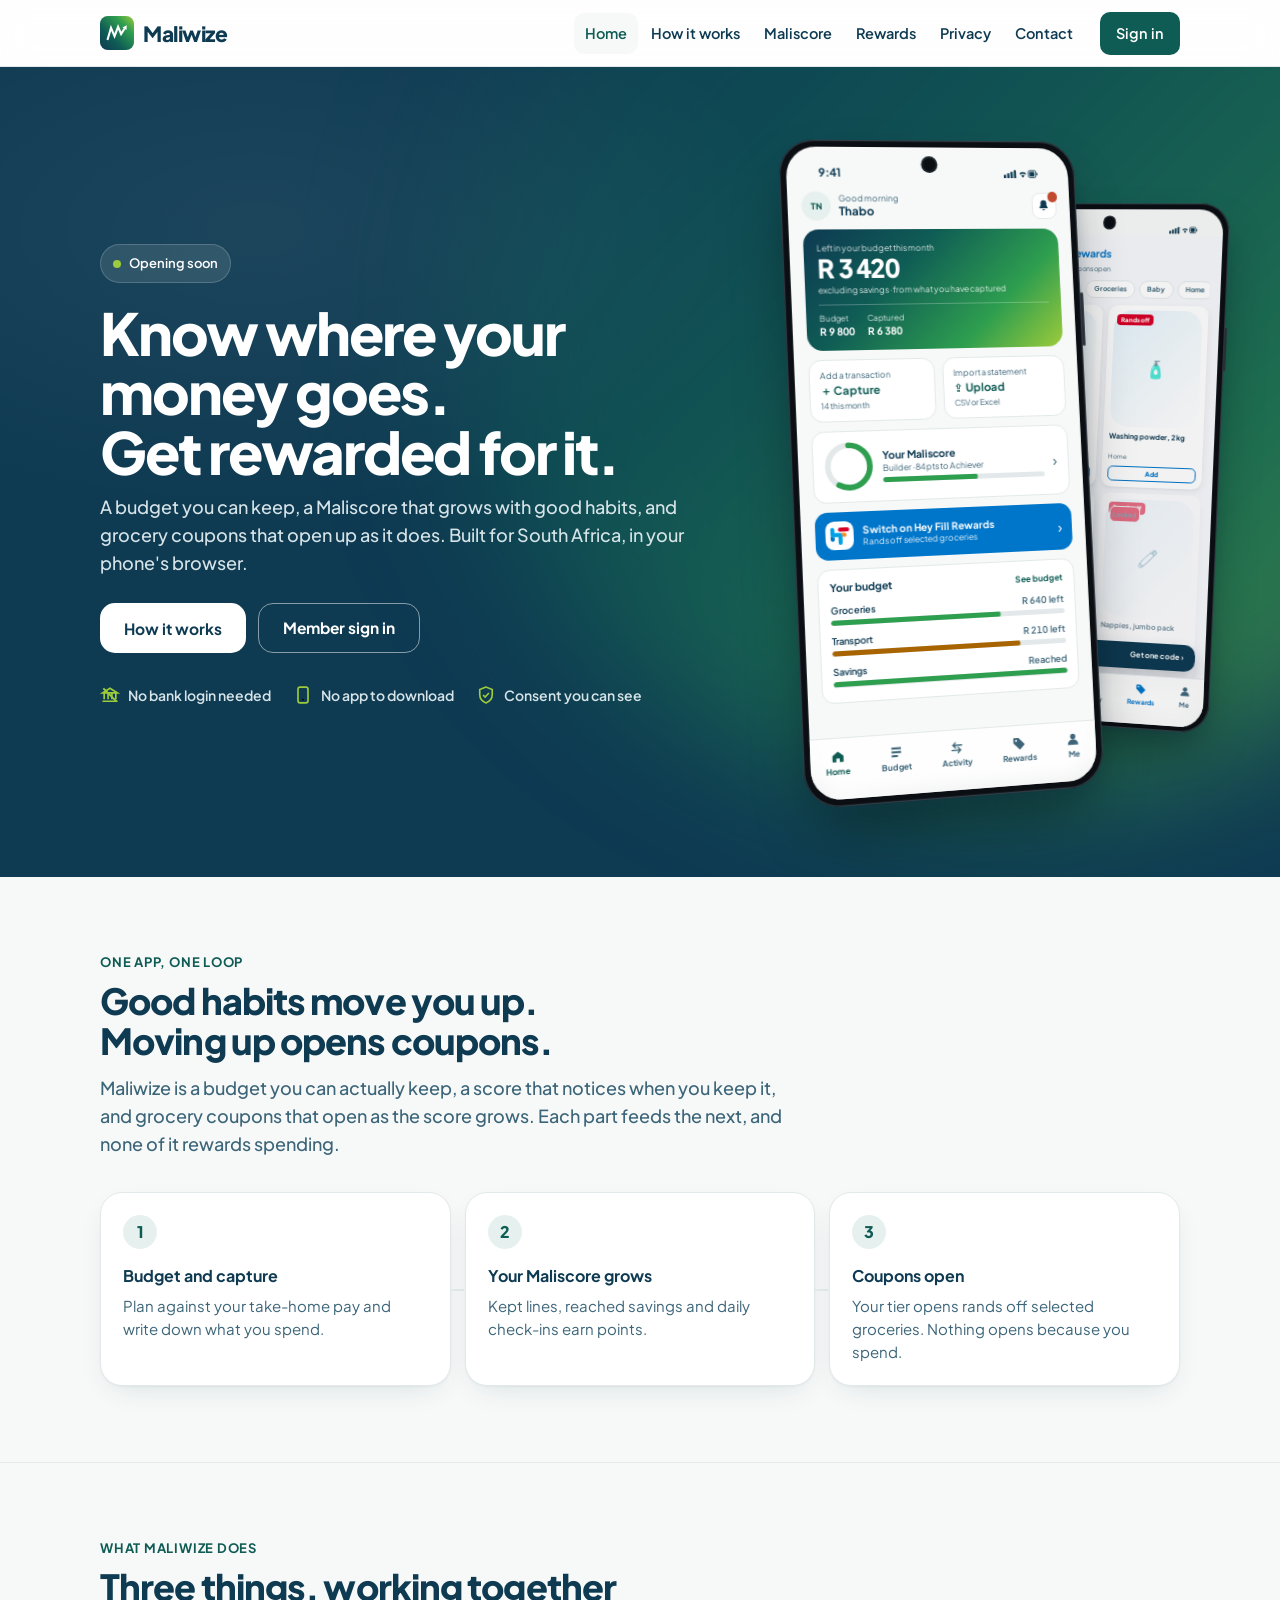
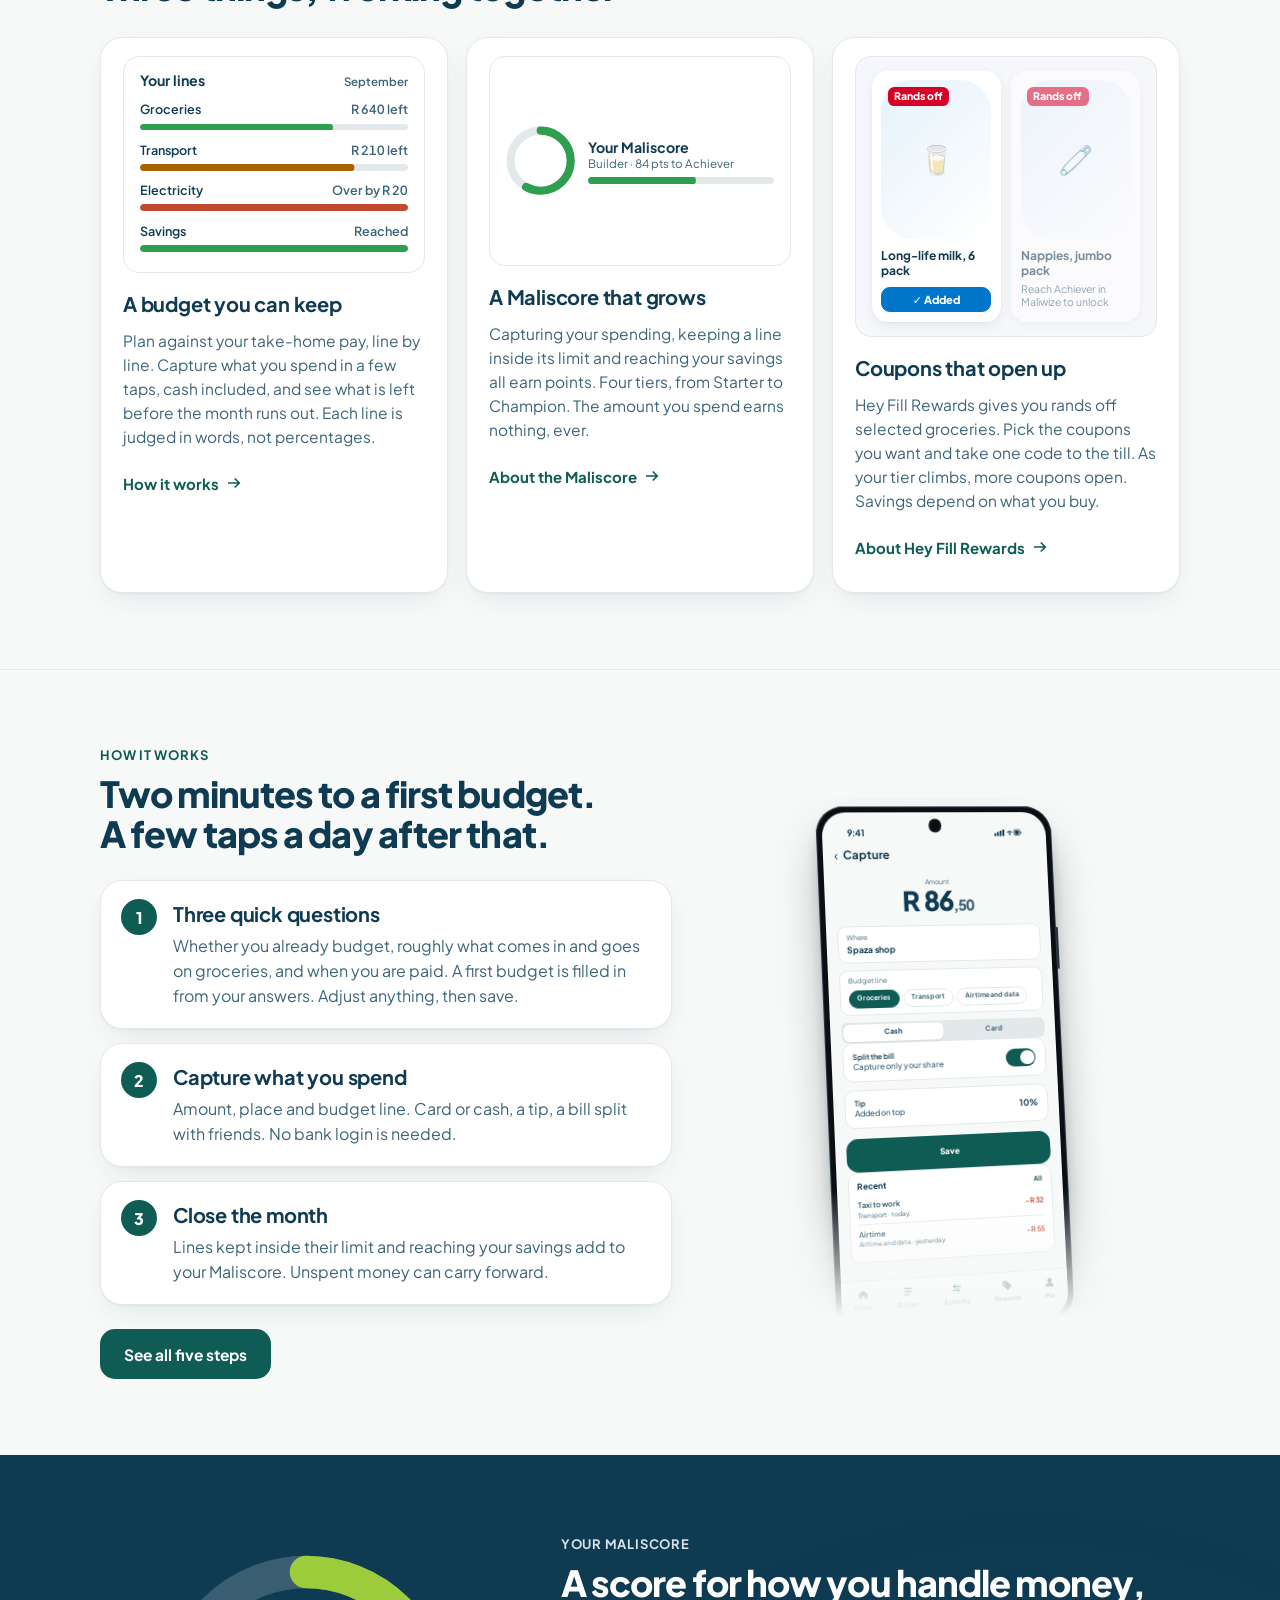
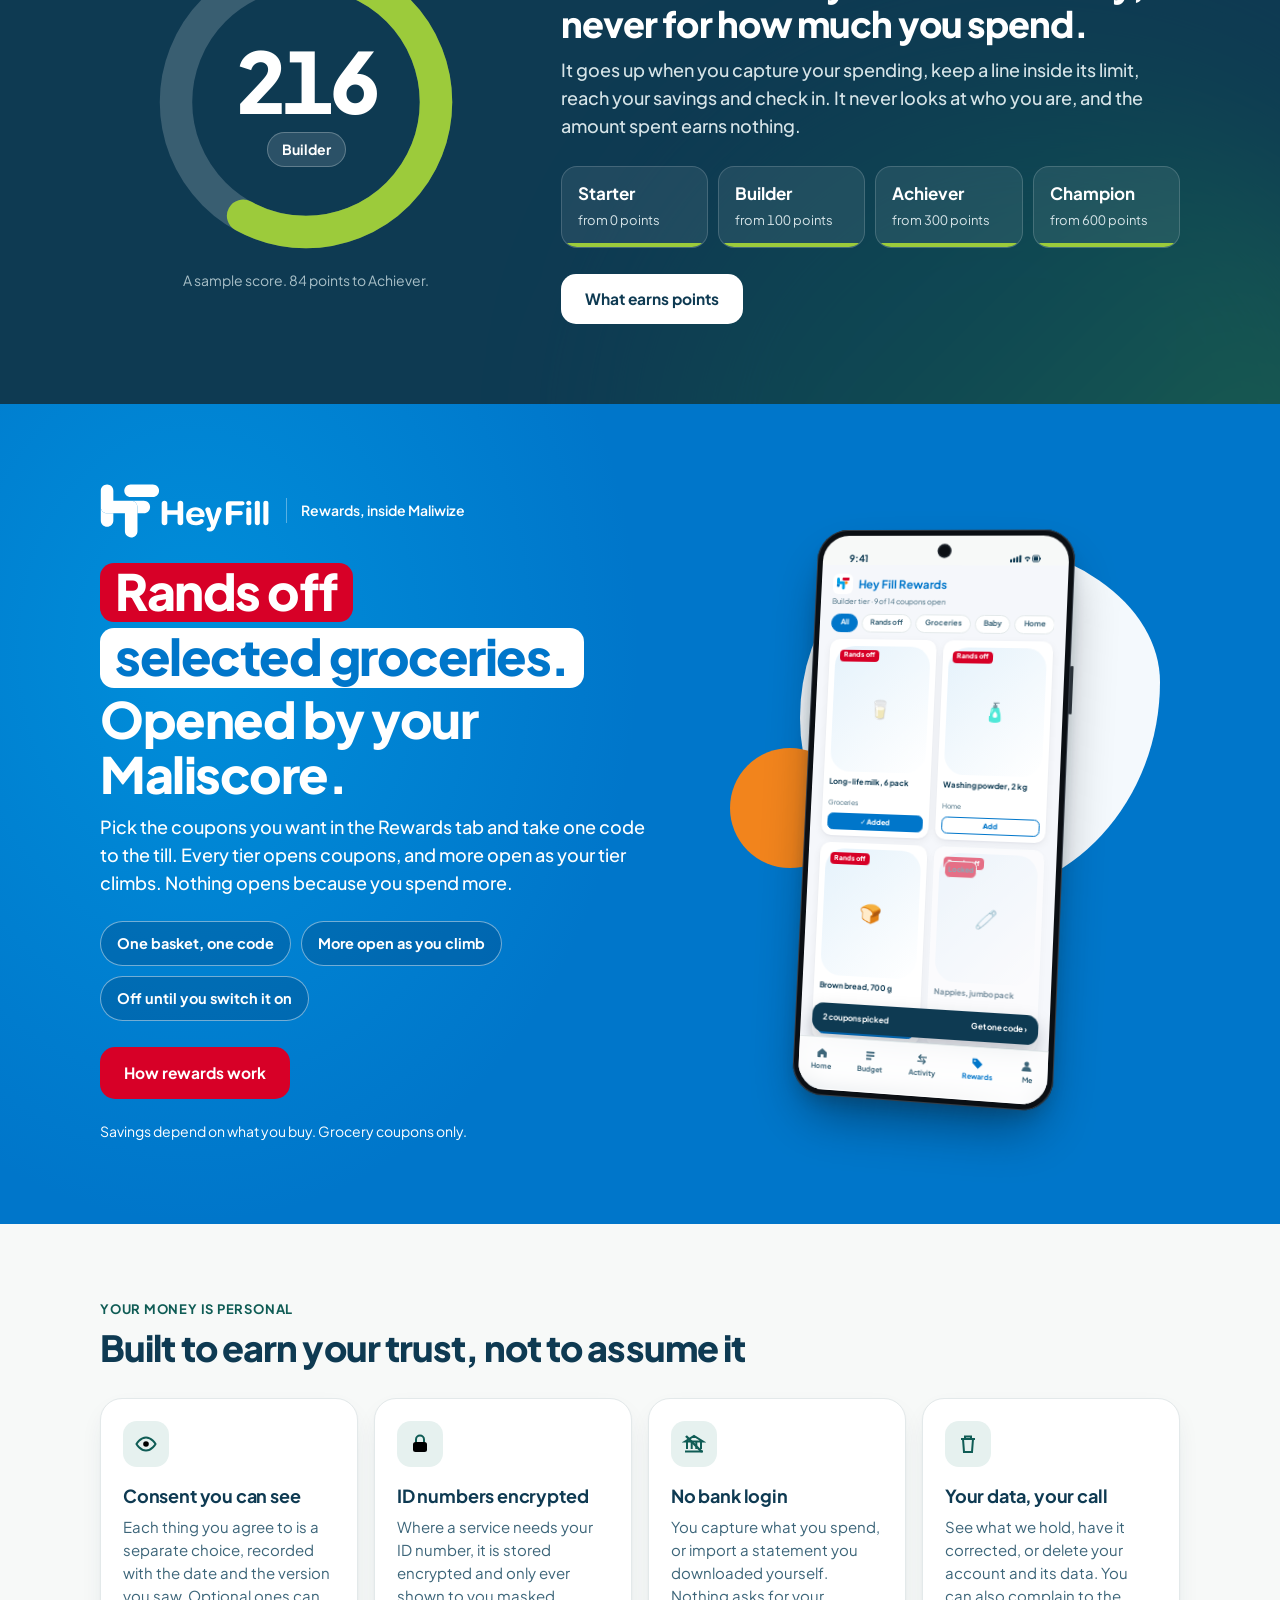
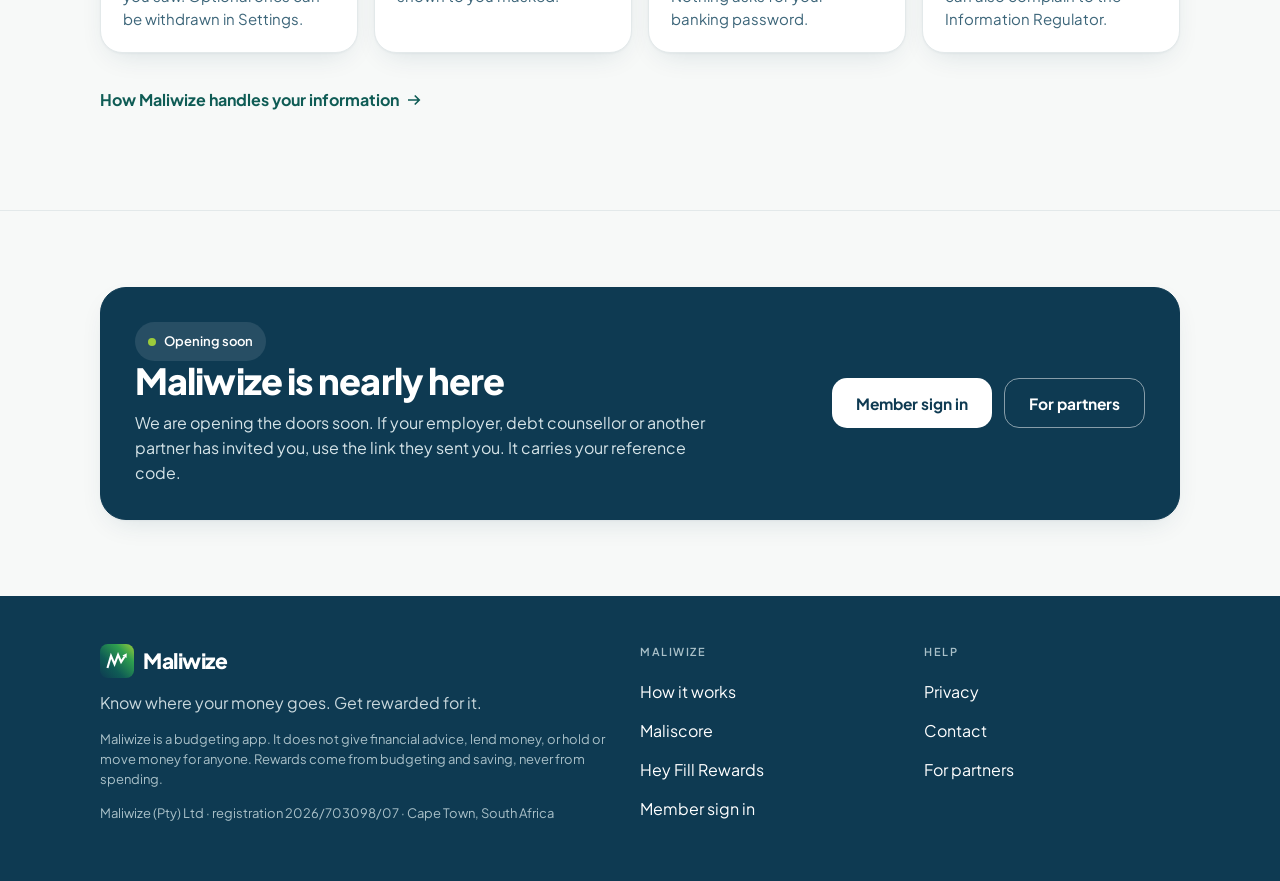
==== commit 0cd00ad1: "fix: apply the review findings to the redesign Copy: no rand figures on coupons in the mockups (and " ====
--- a/index.html
+++ b/index.html
@@ -14,20 +14,24 @@
   <meta property="og:title" content="Maliwize: know where your money goes, and get rewarded for it">
   <meta property="og:description" content="A budget you can keep, a Maliscore that grows with good habits, and grocery coupons that open as it does. A South African budgeting app, built for any phone.">
   <meta property="og:url" content="https://maliwize.co.za/">
-  <meta property="og:image" content="https://maliwize.co.za/assets/og-image.png">
+  <meta property="og:image" content="https://maliwize.co.za/assets/og-image.jpg">
+  <meta property="og:image:width" content="1200">
+  <meta property="og:image:height" content="630">
+  <meta property="og:image:alt" content="Maliwize: a budget on a phone, a Maliscore ring and grocery coupons">
+  <meta property="og:locale" content="en_ZA">
   <meta name="twitter:card" content="summary_large_image">
   <link rel="preconnect" href="https://fonts.googleapis.com">
   <link rel="preconnect" href="https://fonts.gstatic.com" crossorigin>
   <link rel="stylesheet" href="https://fonts.googleapis.com/css2?family=Plus+Jakarta+Sans:wght@400;500;600;700;800&amp;display=swap">
-  <link rel="stylesheet" href="/assets/site.css">
+  <link rel="stylesheet" href="/assets/site.css?v=2026-10-01b">
 </head>
 <body>
   <a class="skip" href="#main">Skip to content</a>
   <header class="top">
     <div class="wrap">
       <a class="brand" href="/"><img src="/assets/icon.svg" alt="" width="34" height="34">Maliwize</a>
-      <input type="checkbox" id="menu" class="menu-box" aria-label="Open the menu">
-      <label for="menu" class="menu-btn" aria-hidden="true"><span></span><span></span><span></span></label>
+      <input type="checkbox" id="menu" class="menu-box">
+      <label for="menu" class="menu-btn"><i></i><i></i><i></i><span class="vh">Menu</span></label>
       <nav class="nav" aria-label="Main">
         <div class="nav-links">
           <a href="/" aria-current="page">Home</a>
@@ -41,27 +45,27 @@
       </nav>
     </div>
   </header>
+  <main id="main">
   <section class="hero home">
     <div class="wrap">
       <div class="hero-copy">
         <p class="status">Opening soon</p>
         <h1 class="display">Know where your money goes.<br>Get rewarded for it.</h1>
-        <p class="lead">A budget you can keep, a Maliscore that grows with good habits, and grocery coupons that open up as it does. Built for South Africa, for any phone.</p>
+        <p class="lead">A budget you can keep, a Maliscore that grows with good habits, and grocery coupons that open up as it does. Built for South Africa, in your phone's browser.</p>
         <div class="actions"><a class="btn primary" href="/how-it-works/">How it works</a><a class="btn ghost" href="https://app.maliwize.co.za/auth">Member sign in</a></div>
         <ul class="proof" aria-label="In short">
           <li><svg viewBox="0 0 24 24" aria-hidden="true"><path d="M3 9.5 12 4l9 5.5H3zM5 10v7M9.7 10v7M14.3 10v7M19 10v7M3 19.5h18" fill="none" stroke="currentColor" stroke-width="2"/><path d="m4 4 16 16" fill="none" stroke="currentColor" stroke-width="2.4"/></svg>No bank login needed</li>
-          <li><svg viewBox="0 0 24 24" aria-hidden="true"><rect x="6" y="2.5" width="12" height="19" rx="2.5" fill="none" stroke="currentColor" stroke-width="2"/><circle cx="12" cy="17.5" r="1.1"/></svg>Works on any phone</li>
-          <li><svg viewBox="0 0 24 24" aria-hidden="true"><path d="M12 2.5 4.5 5.5v6c0 4.8 3.2 8.4 7.5 10 4.3-1.6 7.5-5.2 7.5-10v-6z" fill="none" stroke="currentColor" stroke-width="2"/><path d="m8.5 12 2.4 2.4 4.6-4.8" fill="none" stroke="currentColor" stroke-width="2"/></svg>Privacy under POPIA</li>
+          <li><svg viewBox="0 0 24 24" aria-hidden="true"><rect x="6" y="2.5" width="12" height="19" rx="2.5" fill="none" stroke="currentColor" stroke-width="2"/><circle cx="12" cy="17.5" r="1.1"/></svg>No app to download</li>
+          <li><svg viewBox="0 0 24 24" aria-hidden="true"><path d="M12 2.5 4.5 5.5v6c0 4.8 3.2 8.4 7.5 10 4.3-1.6 7.5-5.2 7.5-10v-6z" fill="none" stroke="currentColor" stroke-width="2"/><path d="m8.5 12 2.4 2.4 4.6-4.8" fill="none" stroke="currentColor" stroke-width="2"/></svg>Consent you can see</li>
         </ul>
       </div>
       <div class="hero-visual">
         <div class="device-stack">
-          <div class="device back"><div class="phone tilt-r" role="img" aria-label="Hey Fill Rewards inside Maliwize: grocery coupons as tiles, with a locked one that opens at a higher tier"><div class="screen" aria-hidden="true"><div class="island"></div><div class="sb"><span>9:41</span><svg viewBox="0 0 46 12" aria-hidden="true"><rect x="0" y="7" width="3" height="5" rx="1"/><rect x="4.5" y="5" width="3" height="7" rx="1"/><rect x="9" y="3" width="3" height="9" rx="1"/><rect x="13.5" y="1" width="3" height="11" rx="1"/><path d="M21 5.2a7 7 0 0 1 9 0l-1.3 1.6a5 5 0 0 0-6.4 0z"/><path d="M23.3 8a3.6 3.6 0 0 1 4.4 0L25.5 10.6z"/><rect x="33" y="1.5" width="10" height="9" rx="2" fill="none" stroke="currentColor" stroke-width="1.2"/><rect x="34.5" y="3" width="6.5" height="6" rx="1"/><rect x="43.6" y="4.5" width="1.6" height="3" rx=".5"/></svg></div><div class="app hf"><header class="hfh"><span class="hfm sm"><svg viewBox="41.76 22.59 683.12 620.38" aria-hidden="true" focusable="false"><path fill="#0076CA" d="M188.85 360.84v84.39c0 40.62-32.94 73.54-73.54 73.54-20.31 0-38.69-8.23-52.01-21.54-13.31-13.31-21.54-31.69-21.54-52.01V287.3c0 40.61 32.92 73.54 73.54 73.54h73.55z"/><path fill="#D70027" d="M724.88 96.13c0 20.31-8.23 38.69-21.54 52.01-13.31 13.31-31.69 21.54-52.01 21.54H390.91c-40.62 0-73.54-32.94-73.54-73.54 0-20.31 8.23-38.69 21.54-52.01 13.31-13.31 31.69-21.54 52.01-21.54h260.42c40.62 0 73.54 32.92 73.54 73.54z"/><path fill="#00A2E7" d="M471.7 287.3v282.13c0 40.61-32.92 73.54-73.54 73.54-20.31 0-38.69-8.23-52.01-21.54-13.31-13.31-21.54-31.69-21.54-52.01V360.84H115.3c-40.62 0-73.54-32.94-73.54-73.54V96.13c0-40.62 32.92-73.54 73.54-73.54 20.31 0 38.69 8.23 52.01 21.54s21.54 31.69 21.54 52.01v117.62h209.31c20.31 0 38.69 8.23 52.01 21.54 13.31 13.31 21.54 31.69 21.54 52z"/><path fill="#FD8514" d="M619.92 287.3c0 20.29-8.23 38.69-21.54 52.01-13.31 13.29-31.69 21.54-52.01 21.54H471.7V287.3c0-20.31-8.23-38.69-21.54-52.01-13.31-13.31-31.69-21.54-52.01-21.54h148.22c40.63 0 73.55 32.92 73.55 73.55z"/></svg></span><b>Hey Fill Rewards</b></header><small class="sub">Builder tier · 9 of 14 coupons open</small><div class="chips"><span class="on">All</span><span>Rands off</span><span>Groceries</span><span>Baby</span><span>Home</span></div><div class="grid2"><div class="ctile "><div class="pic">🥛</div><span class="off">R15 off</span><b>Long-life milk, 6 pack</b><small>Groceries</small><div class="add on">✓ Added</div></div><div class="ctile "><div class="pic">🧴</div><span class="off">R20 off</span><b>Washing powder, 2 kg</b><small>Home</small><div class="add">Add</div></div><div class="ctile "><div class="pic">🍞</div><span class="off">R10 off</span><b>Brown bread, 700 g</b><small>Groceries</small><div class="add on">✓ Added</div></div><div class="ctile locked"><div class="pic">🧷</div><span class="off">R30 off</span><b>Nappies, jumbo pack</b><small>Reach Achiever in Maliwize to unlock</small><div class="add off">Locked</div></div></div></div><div class="basket"><span>2 coupons picked</span><span>Get one code ›</span></div><div class="tb"><span class=""><svg viewBox="0 0 24 24"><path d="M4 11.5 12 5l8 6.5V19a1 1 0 0 1-1 1h-4.5v-5h-5v5H5a1 1 0 0 1-1-1z"/></svg>Home</span><span class=""><svg viewBox="0 0 24 24"><path d="M5 5h14v3H5zm0 5.5h14v3H5zm0 5.5h9v3H5z"/></svg>Budget</span><span class=""><svg viewBox="0 0 24 24"><path d="M4 16.5h11.2l-2.6 2.6 1.4 1.4 5-5-5-5-1.4 1.4 2.6 2.6H4zm16-9H8.8l2.6-2.6L10 3.5l-5 5 5 5 1.4-1.4L8.8 9.5H20z"/></svg>Activity</span><span class="on"><svg viewBox="0 0 24 24"><path d="M3.5 4.5h7.6l9.4 9.4-7.6 7.6-9.4-9.4zm4 2.5a1.5 1.5 0 1 0 0 3 1.5 1.5 0 0 0 0-3z"/></svg>Rewards</span><span class=""><svg viewBox="0 0 24 24"><circle cx="12" cy="8" r="4"/><path d="M4 20a8 8 0 0 1 16 0z"/></svg>Me</span></div></div></div></div>
-          <div class="device front"><div class="float"><div class="phone tilt-l hero-phone" role="img" aria-label="The Maliwize home screen: what is left in the budget this month, a Maliscore ring, and the Hey Fill Rewards doorway"><div class="screen" aria-hidden="true"><div class="island"></div><div class="sb"><span>9:41</span><svg viewBox="0 0 46 12" aria-hidden="true"><rect x="0" y="7" width="3" height="5" rx="1"/><rect x="4.5" y="5" width="3" height="7" rx="1"/><rect x="9" y="3" width="3" height="9" rx="1"/><rect x="13.5" y="1" width="3" height="11" rx="1"/><path d="M21 5.2a7 7 0 0 1 9 0l-1.3 1.6a5 5 0 0 0-6.4 0z"/><path d="M23.3 8a3.6 3.6 0 0 1 4.4 0L25.5 10.6z"/><rect x="33" y="1.5" width="10" height="9" rx="2" fill="none" stroke="currentColor" stroke-width="1.2"/><rect x="34.5" y="3" width="6.5" height="6" rx="1"/><rect x="43.6" y="4.5" width="1.6" height="3" rx=".5"/></svg></div><div class="app"><header class="ah"><span class="av">TN</span><div><small>Good morning</small><b>Thabo</b></div><span class="bell"><svg viewBox="0 0 24 24"><path d="M12 3a5 5 0 0 0-5 5v3.5L5 15v1h14v-1l-2-3.5V8a5 5 0 0 0-5-5zm-2 15a2 2 0 0 0 4 0z"/></svg><i></i></span></header><div class="hc"><small>Left in your budget this month</small><div class="amt count n-3420"><span class="static">R 3 420</span></div><small>excluding savings · from what you have captured</small><div class="hc-stats"><span>Budget<b>R 9 800</b></span><span>Captured<b>R 6 380</b></span></div></div><div class="tiles"><div class="tile"><small>Add a transaction</small><b>＋ Capture</b><span>14 this month</span></div><div class="tile"><small>Import a statement</small><b>⇪ Upload</b><span>CSV or Excel</span></div></div><div class="card rr"><svg class="ring p58" viewBox="0 0 60 60" aria-hidden="true"><circle class="track" cx="30" cy="30" r="26"/><circle class="val" cx="30" cy="30" r="26"/></svg><div><b>Your Maliscore</b><small>Builder · 84 pts to Achiever</small><div class="bar"><i class="p58 "></i></div></div><span class="chev">›</span></div><div class="hfdoor"><span class="hfm"><svg viewBox="41.76 22.59 683.12 620.38" aria-hidden="true" focusable="false"><path fill="#0076CA" d="M188.85 360.84v84.39c0 40.62-32.94 73.54-73.54 73.54-20.31 0-38.69-8.23-52.01-21.54-13.31-13.31-21.54-31.69-21.54-52.01V287.3c0 40.61 32.92 73.54 73.54 73.54h73.55z"/><path fill="#D70027" d="M724.88 96.13c0 20.31-8.23 38.69-21.54 52.01-13.31 13.31-31.69 21.54-52.01 21.54H390.91c-40.62 0-73.54-32.94-73.54-73.54 0-20.31 8.23-38.69 21.54-52.01 13.31-13.31 31.69-21.54 52.01-21.54h260.42c40.62 0 73.54 32.92 73.54 73.54z"/><path fill="#00A2E7" d="M471.7 287.3v282.13c0 40.61-32.92 73.54-73.54 73.54-20.31 0-38.69-8.23-52.01-21.54-13.31-13.31-21.54-31.69-21.54-52.01V360.84H115.3c-40.62 0-73.54-32.94-73.54-73.54V96.13c0-40.62 32.92-73.54 73.54-73.54 20.31 0 38.69 8.23 52.01 21.54s21.54 31.69 21.54 52.01v117.62h209.31c20.31 0 38.69 8.23 52.01 21.54 13.31 13.31 21.54 31.69 21.54 52z"/><path fill="#FD8514" d="M619.92 287.3c0 20.29-8.23 38.69-21.54 52.01-13.31 13.29-31.69 21.54-52.01 21.54H471.7V287.3c0-20.31-8.23-38.69-21.54-52.01-13.31-13.31-31.69-21.54-52.01-21.54h148.22c40.63 0 73.55 32.92 73.55 73.55z"/></svg></span><span><b>Switch on Hey Fill Rewards</b><small>Rands off selected groceries</small></span><span class="chev">›</span></div><div class="card"><div class="ch"><b>Your budget</b><span>See budget</span></div><div class="ln"><div class="ln-h"><span>Groceries</span><span class="">R 640 left</span></div><div class="bar"><i class="p72 "></i></div></div><div class="ln"><div class="ln-h"><span>Transport</span><span class="near">R 210 left</span></div><div class="bar"><i class="p80 near"></i></div></div><div class="ln"><div class="ln-h"><span>🐖 Savings</span><span class="green">Reached</span></div><div class="bar"><i class="p100 "></i></div></div></div></div><div class="tb"><span class="on"><svg viewBox="0 0 24 24"><path d="M4 11.5 12 5l8 6.5V19a1 1 0 0 1-1 1h-4.5v-5h-5v5H5a1 1 0 0 1-1-1z"/></svg>Home</span><span class=""><svg viewBox="0 0 24 24"><path d="M5 5h14v3H5zm0 5.5h14v3H5zm0 5.5h9v3H5z"/></svg>Budget</span><span class=""><svg viewBox="0 0 24 24"><path d="M4 16.5h11.2l-2.6 2.6 1.4 1.4 5-5-5-5-1.4 1.4 2.6 2.6H4zm16-9H8.8l2.6-2.6L10 3.5l-5 5 5 5 1.4-1.4L8.8 9.5H20z"/></svg>Activity</span><span class=""><svg viewBox="0 0 24 24"><path d="M3.5 4.5h7.6l9.4 9.4-7.6 7.6-9.4-9.4zm4 2.5a1.5 1.5 0 1 0 0 3 1.5 1.5 0 0 0 0-3z"/></svg>Rewards</span><span class=""><svg viewBox="0 0 24 24"><circle cx="12" cy="8" r="4"/><path d="M4 20a8 8 0 0 1 16 0z"/></svg>Me</span></div></div></div></div></div>
+          <div class="device back"><div class="phone tilt-r" role="img" aria-label="Hey Fill Rewards inside Maliwize: grocery coupons as tiles, with a locked one that opens at a higher tier"><div class="screen" aria-hidden="true"><div class="island"></div><div class="sb"><span>9:41</span><svg viewBox="0 0 46 12" aria-hidden="true"><rect x="0" y="7" width="3" height="5" rx="1"/><rect x="4.5" y="5" width="3" height="7" rx="1"/><rect x="9" y="3" width="3" height="9" rx="1"/><rect x="13.5" y="1" width="3" height="11" rx="1"/><path d="M21 5.2a7 7 0 0 1 9 0l-1.3 1.6a5 5 0 0 0-6.4 0z"/><path d="M23.3 8a3.6 3.6 0 0 1 4.4 0L25.5 10.6z"/><rect x="33" y="1.5" width="10" height="9" rx="2" fill="none" stroke="currentColor" stroke-width="1.2"/><rect x="34.5" y="3" width="6.5" height="6" rx="1"/><rect x="43.6" y="4.5" width="1.6" height="3" rx=".5"/></svg></div><div class="app hf"><header class="hfh"><span class="hfm sm"><svg viewBox="41.76 22.59 683.12 620.38" aria-hidden="true" focusable="false"><path fill="#0076CA" d="M188.85 360.84v84.39c0 40.62-32.94 73.54-73.54 73.54-20.31 0-38.69-8.23-52.01-21.54-13.31-13.31-21.54-31.69-21.54-52.01V287.3c0 40.61 32.92 73.54 73.54 73.54h73.55z"/><path fill="#D70027" d="M724.88 96.13c0 20.31-8.23 38.69-21.54 52.01-13.31 13.31-31.69 21.54-52.01 21.54H390.91c-40.62 0-73.54-32.94-73.54-73.54 0-20.31 8.23-38.69 21.54-52.01 13.31-13.31 31.69-21.54 52.01-21.54h260.42c40.62 0 73.54 32.92 73.54 73.54z"/><path fill="#00A2E7" d="M471.7 287.3v282.13c0 40.61-32.92 73.54-73.54 73.54-20.31 0-38.69-8.23-52.01-21.54-13.31-13.31-21.54-31.69-21.54-52.01V360.84H115.3c-40.62 0-73.54-32.94-73.54-73.54V96.13c0-40.62 32.92-73.54 73.54-73.54 20.31 0 38.69 8.23 52.01 21.54s21.54 31.69 21.54 52.01v117.62h209.31c20.31 0 38.69 8.23 52.01 21.54 13.31 13.31 21.54 31.69 21.54 52z"/><path fill="#FD8514" d="M619.92 287.3c0 20.29-8.23 38.69-21.54 52.01-13.31 13.29-31.69 21.54-52.01 21.54H471.7V287.3c0-20.31-8.23-38.69-21.54-52.01-13.31-13.31-31.69-21.54-52.01-21.54h148.22c40.63 0 73.55 32.92 73.55 73.55z"/></svg></span><b>Hey Fill Rewards</b></header><small class="sub">Builder tier · 9 of 14 coupons open</small><div class="chips"><span class="on">All</span><span>Rands off</span><span>Groceries</span><span>Baby</span><span>Home</span></div><div class="grid2"><div class="ctile "><div class="pic">🥛</div><span class="off">Rands off</span><b>Long-life milk, 6 pack</b><small>Groceries</small><div class="add on">✓ Added</div></div><div class="ctile "><div class="pic">🧴</div><span class="off">Rands off</span><b>Washing powder, 2 kg</b><small>Home</small><div class="add">Add</div></div><div class="ctile "><div class="pic">🍞</div><span class="off">Rands off</span><b>Brown bread, 700 g</b><small>Groceries</small><div class="add on">✓ Added</div></div><div class="ctile locked"><div class="pic">🧷</div><span class="off">Rands off</span><b>Nappies, jumbo pack</b><small>Reach Achiever in Maliwize to unlock</small><div class="add off">Locked</div></div></div></div><div class="basket"><span>2 coupons picked</span><span>Get one code ›</span></div><div class="tb"><span class=""><svg viewBox="0 0 24 24"><path d="M4 11.5 12 5l8 6.5V19a1 1 0 0 1-1 1h-4.5v-5h-5v5H5a1 1 0 0 1-1-1z"/></svg>Home</span><span class=""><svg viewBox="0 0 24 24"><path d="M5 5h14v3H5zm0 5.5h14v3H5zm0 5.5h9v3H5z"/></svg>Budget</span><span class=""><svg viewBox="0 0 24 24"><path d="M4 16.5h11.2l-2.6 2.6 1.4 1.4 5-5-5-5-1.4 1.4 2.6 2.6H4zm16-9H8.8l2.6-2.6L10 3.5l-5 5 5 5 1.4-1.4L8.8 9.5H20z"/></svg>Activity</span><span class="on"><svg viewBox="0 0 24 24"><path d="M3.5 4.5h7.6l9.4 9.4-7.6 7.6-9.4-9.4zm4 2.5a1.5 1.5 0 1 0 0 3 1.5 1.5 0 0 0 0-3z"/></svg>Rewards</span><span class=""><svg viewBox="0 0 24 24"><circle cx="12" cy="8" r="4"/><path d="M4 20a8 8 0 0 1 16 0z"/></svg>Me</span></div></div></div></div>
+          <div class="device front"><div class="float"><div class="phone tilt-l hero-phone" role="img" aria-label="The Maliwize home screen: what is left in the budget this month, a Maliscore ring, and the Hey Fill Rewards doorway"><div class="screen" aria-hidden="true"><div class="island"></div><div class="sb"><span>9:41</span><svg viewBox="0 0 46 12" aria-hidden="true"><rect x="0" y="7" width="3" height="5" rx="1"/><rect x="4.5" y="5" width="3" height="7" rx="1"/><rect x="9" y="3" width="3" height="9" rx="1"/><rect x="13.5" y="1" width="3" height="11" rx="1"/><path d="M21 5.2a7 7 0 0 1 9 0l-1.3 1.6a5 5 0 0 0-6.4 0z"/><path d="M23.3 8a3.6 3.6 0 0 1 4.4 0L25.5 10.6z"/><rect x="33" y="1.5" width="10" height="9" rx="2" fill="none" stroke="currentColor" stroke-width="1.2"/><rect x="34.5" y="3" width="6.5" height="6" rx="1"/><rect x="43.6" y="4.5" width="1.6" height="3" rx=".5"/></svg></div><div class="app"><header class="ah"><span class="av">TN</span><div><small>Good morning</small><b>Thabo</b></div><span class="bell"><svg viewBox="0 0 24 24"><path d="M12 3a5 5 0 0 0-5 5v3.5L5 15v1h14v-1l-2-3.5V8a5 5 0 0 0-5-5zm-2 15a2 2 0 0 0 4 0z"/></svg><i></i></span></header><div class="hc"><small>Left in your budget this month</small><div class="amt count n-3420"><span class="static">R 3 420</span></div><small>excluding savings · from what you have captured</small><div class="hc-stats"><span>Budget<b>R 9 800</b></span><span>Captured<b>R 6 380</b></span></div></div><div class="tiles"><div class="tile"><small>Add a transaction</small><b>＋ Capture</b><span>14 this month</span></div><div class="tile"><small>Import a statement</small><b>⇪ Upload</b><span>CSV or Excel</span></div></div><div class="card rr"><svg class="ring p58" viewBox="0 0 60 60" aria-hidden="true"><circle class="track" cx="30" cy="30" r="26"/><circle class="val" cx="30" cy="30" r="26"/></svg><div><b>Your Maliscore</b><small>Builder · 84 pts to Achiever</small><div class="bar"><i class="p58 "></i></div></div><span class="chev">›</span></div><div class="hfdoor"><span class="hfm"><svg viewBox="41.76 22.59 683.12 620.38" aria-hidden="true" focusable="false"><path fill="#0076CA" d="M188.85 360.84v84.39c0 40.62-32.94 73.54-73.54 73.54-20.31 0-38.69-8.23-52.01-21.54-13.31-13.31-21.54-31.69-21.54-52.01V287.3c0 40.61 32.92 73.54 73.54 73.54h73.55z"/><path fill="#D70027" d="M724.88 96.13c0 20.31-8.23 38.69-21.54 52.01-13.31 13.31-31.69 21.54-52.01 21.54H390.91c-40.62 0-73.54-32.94-73.54-73.54 0-20.31 8.23-38.69 21.54-52.01 13.31-13.31 31.69-21.54 52.01-21.54h260.42c40.62 0 73.54 32.92 73.54 73.54z"/><path fill="#00A2E7" d="M471.7 287.3v282.13c0 40.61-32.92 73.54-73.54 73.54-20.31 0-38.69-8.23-52.01-21.54-13.31-13.31-21.54-31.69-21.54-52.01V360.84H115.3c-40.62 0-73.54-32.94-73.54-73.54V96.13c0-40.62 32.92-73.54 73.54-73.54 20.31 0 38.69 8.23 52.01 21.54s21.54 31.69 21.54 52.01v117.62h209.31c20.31 0 38.69 8.23 52.01 21.54 13.31 13.31 21.54 31.69 21.54 52z"/><path fill="#FD8514" d="M619.92 287.3c0 20.29-8.23 38.69-21.54 52.01-13.31 13.29-31.69 21.54-52.01 21.54H471.7V287.3c0-20.31-8.23-38.69-21.54-52.01-13.31-13.31-31.69-21.54-52.01-21.54h148.22c40.63 0 73.55 32.92 73.55 73.55z"/></svg></span><span><b>Switch on Hey Fill Rewards</b><small>Rands off selected groceries</small></span><span class="chev">›</span></div><div class="card"><div class="ch"><b>Your budget</b><span>See budget</span></div><div class="ln"><div class="ln-h"><span>Groceries</span><span class="">R 640 left</span></div><div class="bar"><i class="p72 "></i></div></div><div class="ln"><div class="ln-h"><span>Transport</span><span class="near">R 210 left</span></div><div class="bar"><i class="p80 near"></i></div></div><div class="ln"><div class="ln-h"><span>Savings</span><span class="green">Reached</span></div><div class="bar"><i class="p100 "></i></div></div></div></div><div class="tb"><span class="on"><svg viewBox="0 0 24 24"><path d="M4 11.5 12 5l8 6.5V19a1 1 0 0 1-1 1h-4.5v-5h-5v5H5a1 1 0 0 1-1-1z"/></svg>Home</span><span class=""><svg viewBox="0 0 24 24"><path d="M5 5h14v3H5zm0 5.5h14v3H5zm0 5.5h9v3H5z"/></svg>Budget</span><span class=""><svg viewBox="0 0 24 24"><path d="M4 16.5h11.2l-2.6 2.6 1.4 1.4 5-5-5-5-1.4 1.4 2.6 2.6H4zm16-9H8.8l2.6-2.6L10 3.5l-5 5 5 5 1.4-1.4L8.8 9.5H20z"/></svg>Activity</span><span class=""><svg viewBox="0 0 24 24"><path d="M3.5 4.5h7.6l9.4 9.4-7.6 7.6-9.4-9.4zm4 2.5a1.5 1.5 0 1 0 0 3 1.5 1.5 0 0 0 0-3z"/></svg>Rewards</span><span class=""><svg viewBox="0 0 24 24"><circle cx="12" cy="8" r="4"/><path d="M4 20a8 8 0 0 1 16 0z"/></svg>Me</span></div></div></div></div></div>
         </div></div>
     </div>
   </section>
-  <main id="main">
     <section class="block loop-block">
       <div class="wrap">
         <p class="label reveal">One app, one loop</p>
@@ -79,7 +83,7 @@
         <h2 class="reveal">Three things, working together</h2>
         <div class="features">
           <article class="feature reveal">
-            <div class="mini" aria-hidden="true"><div class="ch"><b>Your lines</b><span>September</span></div><div class="ln"><div class="ln-h"><span>Groceries</span><span class="">R 640 left</span></div><div class="bar"><i class="p72 "></i></div></div><div class="ln"><div class="ln-h"><span>Transport</span><span class="near">R 210 left</span></div><div class="bar"><i class="p80 near"></i></div></div><div class="ln"><div class="ln-h"><span>Electricity</span><span class="over">Over by R 20</span></div><div class="bar"><i class="p100 over"></i></div></div><div class="ln"><div class="ln-h"><span>🐖 Savings</span><span class="green">Reached</span></div><div class="bar"><i class="p100 "></i></div></div></div>
+            <div class="mini" aria-hidden="true"><div class="ch"><b>Your lines</b><span>September</span></div><div class="ln"><div class="ln-h"><span>Groceries</span><span class="">R 640 left</span></div><div class="bar"><i class="p72 "></i></div></div><div class="ln"><div class="ln-h"><span>Transport</span><span class="near">R 210 left</span></div><div class="bar"><i class="p80 near"></i></div></div><div class="ln"><div class="ln-h"><span>Electricity</span><span class="over">Over by R 20</span></div><div class="bar"><i class="p100 over"></i></div></div><div class="ln"><div class="ln-h"><span>Savings</span><span class="green">Reached</span></div><div class="bar"><i class="p100 "></i></div></div></div>
             <h3>A budget you can keep</h3>
             <p>Plan against your take-home pay, line by line. Capture what you spend in a few taps, cash included, and see what is left before the month runs out. Each line is judged in words, not percentages.</p>
             <a class="more" href="/how-it-works/">How it works <svg viewBox="0 0 24 24" aria-hidden="true"><path d="M4 12h14m-5-6 6 6-6 6" fill="none" stroke="currentColor" stroke-width="2.2"/></svg></a>
@@ -91,7 +95,7 @@
             <a class="more" href="/maliscore/">About the Maliscore <svg viewBox="0 0 24 24" aria-hidden="true"><path d="M4 12h14m-5-6 6 6-6 6" fill="none" stroke="currentColor" stroke-width="2.2"/></svg></a>
           </article>
           <article class="feature reveal">
-            <div class="mini hf" aria-hidden="true"><div class="grid2"><div class="ctile"><div class="pic">🥛</div><span class="off">R15 off</span><b>Long-life milk, 6 pack</b><div class="add on">✓ Added</div></div><div class="ctile locked"><div class="pic">🧷</div><span class="off">R30 off</span><b>Nappies, jumbo pack</b><small>Reach Achiever to unlock</small></div></div></div>
+            <div class="mini hf" aria-hidden="true"><div class="grid2"><div class="ctile"><div class="pic">🥛</div><span class="off">Rands off</span><b>Long-life milk, 6 pack</b><div class="add on">✓ Added</div></div><div class="ctile locked"><div class="pic">🧷</div><span class="off">Rands off</span><b>Nappies, jumbo pack</b><small>Reach Achiever in Maliwize to unlock</small></div></div></div>
             <h3>Coupons that open up</h3>
             <p>Hey Fill Rewards gives you rands off selected groceries. Pick the coupons you want and take one code to the till. As your tier climbs, more coupons open. Savings depend on what you buy.</p>
             <a class="more" href="/rewards/">About Hey Fill Rewards <svg viewBox="0 0 24 24" aria-hidden="true"><path d="M4 12h14m-5-6 6 6-6 6" fill="none" stroke="currentColor" stroke-width="2.2"/></svg></a>
@@ -105,7 +109,7 @@
             <p class="label reveal">How it works</p>
             <h2 class="reveal">Two minutes to a first budget. A few taps a day after that.</h2>
             <ol class="steps compact">
-              <li class="reveal"><h3>Three quick questions</h3><p>Your household and your pay date, and a first budget is filled in from your answers. Adjust anything, then save.</p></li>
+              <li class="reveal"><h3>Three quick questions</h3><p>Whether you already budget, roughly what comes in and goes on groceries, and when you are paid. A first budget is filled in from your answers. Adjust anything, then save.</p></li>
               <li class="reveal"><h3>Capture what you spend</h3><p>Amount, place and budget line. Card or cash, a tip, a bill split with friends. No bank login is needed.</p></li>
               <li class="reveal"><h3>Close the month</h3><p>Lines kept inside their limit and reaching your savings add to your Maliscore. Unspent money can carry forward.</p></li>
             </ol>
@@ -121,7 +125,7 @@
         <div class="score-visual reveal">
           <div class="bigring-wrap">
             <svg class="bigring p58" viewBox="0 0 60 60" aria-hidden="true"><circle class="track" cx="30" cy="30" r="26"/><circle class="val" cx="30" cy="30" r="26"/></svg>
-            <div class="bigring-num"><span class="count n-216" aria-hidden="true"><span class="static">216</span></span><span class="bigring-tier">Builder</span></div>
+            <div class="bigring-num"><span class="count n-216"><span class="static">216</span></span><span class="bigring-tier">Builder</span></div>
           </div>
           <p class="bigring-cap">A sample score. 84 points to Achiever.</p>
         </div>
@@ -139,7 +143,7 @@
         </div>
       </div>
     </section>
-    <section class="band hf-band" id="hey-fill">
+    <section class="band hf-band">
       <div class="wrap hf-grid">
         <div class="hf-copy">
           <p class="hf-logo reveal"><img src="/assets/heyfill-lockup-white.svg" alt="Hey Fill" width="172" height="54"><span>Rewards, inside Maliwize</span></p>
@@ -157,7 +161,7 @@
         </div>
         <div class="hf-visual reveal">
           <span class="hf-blob" aria-hidden="true"></span>
-          <div class="phone tilt-r mid" role="img" aria-label="Hey Fill Rewards inside Maliwize: grocery coupons as tiles, with a locked one that opens at a higher tier"><div class="screen" aria-hidden="true"><div class="island"></div><div class="sb"><span>9:41</span><svg viewBox="0 0 46 12" aria-hidden="true"><rect x="0" y="7" width="3" height="5" rx="1"/><rect x="4.5" y="5" width="3" height="7" rx="1"/><rect x="9" y="3" width="3" height="9" rx="1"/><rect x="13.5" y="1" width="3" height="11" rx="1"/><path d="M21 5.2a7 7 0 0 1 9 0l-1.3 1.6a5 5 0 0 0-6.4 0z"/><path d="M23.3 8a3.6 3.6 0 0 1 4.4 0L25.5 10.6z"/><rect x="33" y="1.5" width="10" height="9" rx="2" fill="none" stroke="currentColor" stroke-width="1.2"/><rect x="34.5" y="3" width="6.5" height="6" rx="1"/><rect x="43.6" y="4.5" width="1.6" height="3" rx=".5"/></svg></div><div class="app hf"><header class="hfh"><span class="hfm sm"><svg viewBox="41.76 22.59 683.12 620.38" aria-hidden="true" focusable="false"><path fill="#0076CA" d="M188.85 360.84v84.39c0 40.62-32.94 73.54-73.54 73.54-20.31 0-38.69-8.23-52.01-21.54-13.31-13.31-21.54-31.69-21.54-52.01V287.3c0 40.61 32.92 73.54 73.54 73.54h73.55z"/><path fill="#D70027" d="M724.88 96.13c0 20.31-8.23 38.69-21.54 52.01-13.31 13.31-31.69 21.54-52.01 21.54H390.91c-40.62 0-73.54-32.94-73.54-73.54 0-20.31 8.23-38.69 21.54-52.01 13.31-13.31 31.69-21.54 52.01-21.54h260.42c40.62 0 73.54 32.92 73.54 73.54z"/><path fill="#00A2E7" d="M471.7 287.3v282.13c0 40.61-32.92 73.54-73.54 73.54-20.31 0-38.69-8.23-52.01-21.54-13.31-13.31-21.54-31.69-21.54-52.01V360.84H115.3c-40.62 0-73.54-32.94-73.54-73.54V96.13c0-40.62 32.92-73.54 73.54-73.54 20.31 0 38.69 8.23 52.01 21.54s21.54 31.69 21.54 52.01v117.62h209.31c20.31 0 38.69 8.23 52.01 21.54 13.31 13.31 21.54 31.69 21.54 52z"/><path fill="#FD8514" d="M619.92 287.3c0 20.29-8.23 38.69-21.54 52.01-13.31 13.29-31.69 21.54-52.01 21.54H471.7V287.3c0-20.31-8.23-38.69-21.54-52.01-13.31-13.31-31.69-21.54-52.01-21.54h148.22c40.63 0 73.55 32.92 73.55 73.55z"/></svg></span><b>Hey Fill Rewards</b></header><small class="sub">Builder tier · 9 of 14 coupons open</small><div class="chips"><span class="on">All</span><span>Rands off</span><span>Groceries</span><span>Baby</span><span>Home</span></div><div class="grid2"><div class="ctile "><div class="pic">🥛</div><span class="off">R15 off</span><b>Long-life milk, 6 pack</b><small>Groceries</small><div class="add on">✓ Added</div></div><div class="ctile "><div class="pic">🧴</div><span class="off">R20 off</span><b>Washing powder, 2 kg</b><small>Home</small><div class="add">Add</div></div><div class="ctile "><div class="pic">🍞</div><span class="off">R10 off</span><b>Brown bread, 700 g</b><small>Groceries</small><div class="add on">✓ Added</div></div><div class="ctile locked"><div class="pic">🧷</div><span class="off">R30 off</span><b>Nappies, jumbo pack</b><small>Reach Achiever in Maliwize to unlock</small><div class="add off">Locked</div></div></div></div><div class="basket"><span>2 coupons picked</span><span>Get one code ›</span></div><div class="tb"><span class=""><svg viewBox="0 0 24 24"><path d="M4 11.5 12 5l8 6.5V19a1 1 0 0 1-1 1h-4.5v-5h-5v5H5a1 1 0 0 1-1-1z"/></svg>Home</span><span class=""><svg viewBox="0 0 24 24"><path d="M5 5h14v3H5zm0 5.5h14v3H5zm0 5.5h9v3H5z"/></svg>Budget</span><span class=""><svg viewBox="0 0 24 24"><path d="M4 16.5h11.2l-2.6 2.6 1.4 1.4 5-5-5-5-1.4 1.4 2.6 2.6H4zm16-9H8.8l2.6-2.6L10 3.5l-5 5 5 5 1.4-1.4L8.8 9.5H20z"/></svg>Activity</span><span class="on"><svg viewBox="0 0 24 24"><path d="M3.5 4.5h7.6l9.4 9.4-7.6 7.6-9.4-9.4zm4 2.5a1.5 1.5 0 1 0 0 3 1.5 1.5 0 0 0 0-3z"/></svg>Rewards</span><span class=""><svg viewBox="0 0 24 24"><circle cx="12" cy="8" r="4"/><path d="M4 20a8 8 0 0 1 16 0z"/></svg>Me</span></div></div></div>
+          <div class="phone tilt-r mid" role="img" aria-label="Hey Fill Rewards inside Maliwize: grocery coupons as tiles, with a locked one that opens at a higher tier"><div class="screen" aria-hidden="true"><div class="island"></div><div class="sb"><span>9:41</span><svg viewBox="0 0 46 12" aria-hidden="true"><rect x="0" y="7" width="3" height="5" rx="1"/><rect x="4.5" y="5" width="3" height="7" rx="1"/><rect x="9" y="3" width="3" height="9" rx="1"/><rect x="13.5" y="1" width="3" height="11" rx="1"/><path d="M21 5.2a7 7 0 0 1 9 0l-1.3 1.6a5 5 0 0 0-6.4 0z"/><path d="M23.3 8a3.6 3.6 0 0 1 4.4 0L25.5 10.6z"/><rect x="33" y="1.5" width="10" height="9" rx="2" fill="none" stroke="currentColor" stroke-width="1.2"/><rect x="34.5" y="3" width="6.5" height="6" rx="1"/><rect x="43.6" y="4.5" width="1.6" height="3" rx=".5"/></svg></div><div class="app hf"><header class="hfh"><span class="hfm sm"><svg viewBox="41.76 22.59 683.12 620.38" aria-hidden="true" focusable="false"><path fill="#0076CA" d="M188.85 360.84v84.39c0 40.62-32.94 73.54-73.54 73.54-20.31 0-38.69-8.23-52.01-21.54-13.31-13.31-21.54-31.69-21.54-52.01V287.3c0 40.61 32.92 73.54 73.54 73.54h73.55z"/><path fill="#D70027" d="M724.88 96.13c0 20.31-8.23 38.69-21.54 52.01-13.31 13.31-31.69 21.54-52.01 21.54H390.91c-40.62 0-73.54-32.94-73.54-73.54 0-20.31 8.23-38.69 21.54-52.01 13.31-13.31 31.69-21.54 52.01-21.54h260.42c40.62 0 73.54 32.92 73.54 73.54z"/><path fill="#00A2E7" d="M471.7 287.3v282.13c0 40.61-32.92 73.54-73.54 73.54-20.31 0-38.69-8.23-52.01-21.54-13.31-13.31-21.54-31.69-21.54-52.01V360.84H115.3c-40.62 0-73.54-32.94-73.54-73.54V96.13c0-40.62 32.92-73.54 73.54-73.54 20.31 0 38.69 8.23 52.01 21.54s21.54 31.69 21.54 52.01v117.62h209.31c20.31 0 38.69 8.23 52.01 21.54 13.31 13.31 21.54 31.69 21.54 52z"/><path fill="#FD8514" d="M619.92 287.3c0 20.29-8.23 38.69-21.54 52.01-13.31 13.29-31.69 21.54-52.01 21.54H471.7V287.3c0-20.31-8.23-38.69-21.54-52.01-13.31-13.31-31.69-21.54-52.01-21.54h148.22c40.63 0 73.55 32.92 73.55 73.55z"/></svg></span><b>Hey Fill Rewards</b></header><small class="sub">Builder tier · 9 of 14 coupons open</small><div class="chips"><span class="on">All</span><span>Rands off</span><span>Groceries</span><span>Baby</span><span>Home</span></div><div class="grid2"><div class="ctile "><div class="pic">🥛</div><span class="off">Rands off</span><b>Long-life milk, 6 pack</b><small>Groceries</small><div class="add on">✓ Added</div></div><div class="ctile "><div class="pic">🧴</div><span class="off">Rands off</span><b>Washing powder, 2 kg</b><small>Home</small><div class="add">Add</div></div><div class="ctile "><div class="pic">🍞</div><span class="off">Rands off</span><b>Brown bread, 700 g</b><small>Groceries</small><div class="add on">✓ Added</div></div><div class="ctile locked"><div class="pic">🧷</div><span class="off">Rands off</span><b>Nappies, jumbo pack</b><small>Reach Achiever in Maliwize to unlock</small><div class="add off">Locked</div></div></div></div><div class="basket"><span>2 coupons picked</span><span>Get one code ›</span></div><div class="tb"><span class=""><svg viewBox="0 0 24 24"><path d="M4 11.5 12 5l8 6.5V19a1 1 0 0 1-1 1h-4.5v-5h-5v5H5a1 1 0 0 1-1-1z"/></svg>Home</span><span class=""><svg viewBox="0 0 24 24"><path d="M5 5h14v3H5zm0 5.5h14v3H5zm0 5.5h9v3H5z"/></svg>Budget</span><span class=""><svg viewBox="0 0 24 24"><path d="M4 16.5h11.2l-2.6 2.6 1.4 1.4 5-5-5-5-1.4 1.4 2.6 2.6H4zm16-9H8.8l2.6-2.6L10 3.5l-5 5 5 5 1.4-1.4L8.8 9.5H20z"/></svg>Activity</span><span class="on"><svg viewBox="0 0 24 24"><path d="M3.5 4.5h7.6l9.4 9.4-7.6 7.6-9.4-9.4zm4 2.5a1.5 1.5 0 1 0 0 3 1.5 1.5 0 0 0 0-3z"/></svg>Rewards</span><span class=""><svg viewBox="0 0 24 24"><circle cx="12" cy="8" r="4"/><path d="M4 20a8 8 0 0 1 16 0z"/></svg>Me</span></div></div></div>
         </div>
       </div>
     </section>
@@ -173,7 +177,7 @@
         </div>
         <p class="reveal"><a class="more" href="/privacy/">How Maliwize handles your information <svg viewBox="0 0 24 24" aria-hidden="true"><path d="M4 12h14m-5-6 6 6-6 6" fill="none" stroke="currentColor" stroke-width="2.2"/></svg></a></p>
       </div>
-    </section>    <section class="block">
+    </section>    <section class="block cta-block">
       <div class="wrap">
         <div class="cta reveal">
           <div>
@@ -195,7 +199,7 @@
         <a class="brand" href="/"><img src="/assets/icon.svg" alt="" width="34" height="34">Maliwize</a>
         <p>Know where your money goes. Get rewarded for it.</p>
         <p class="legal">Maliwize is a budgeting app. It does not give financial advice, lend money, or hold or move money for anyone. Rewards come from budgeting and saving, never from spending.</p>
-        <p class="legal">MALIWIZE (PTY) LTD &middot; registration 2026/703098/07 &middot; Cape Town, South Africa</p>
+        <p class="legal">Maliwize (Pty) Ltd &middot; registration 2026/703098/07 &middot; Cape Town, South Africa</p>
       </div>
       <div>
         <p class="caption">Maliwize</p>
--- a/assets/site.css
+++ b/assets/site.css
@@ -18,7 +18,7 @@
   --slate: #3C6579;
   --line: #E3E9EA;
   --clay: #C0492F;
-  --warn: #B96F00;
+  --warn: #A86400;
   --tint-teal: #E6F1EF;
   --tint-green: #E6F3EA;
   --gradient: linear-gradient(135deg, #0E3A52 0%, #0F5C55 35%, #2E9E4F 72%, #9CCB3B 100%);
@@ -38,7 +38,7 @@
 }
 
 *, *::before, *::after { box-sizing: border-box; }
-html { -webkit-text-size-adjust: 100%; scroll-behavior: smooth; }
+html { -webkit-text-size-adjust: 100%; scroll-behavior: smooth; scroll-padding-top: 84px; }
 body {
   margin: 0;
   background: var(--paper);
@@ -50,7 +50,10 @@
 img, svg { display: block; max-width: 100%; height: auto; }
 a { color: var(--teal); text-underline-offset: 3px; }
 a:hover { color: var(--ink); }
-:focus-visible { outline: 3px solid var(--lime); outline-offset: 3px; border-radius: 6px; }
+:focus-visible { outline: 3px solid var(--ink); outline-offset: 3px; border-radius: 6px; }
+.hero :focus-visible, .score-band :focus-visible, .foot :focus-visible, .cta :focus-visible { outline-color: var(--lime); }
+.hf-band :focus-visible, .hf-hero :focus-visible { outline-color: var(--white); }
+.vh { position: absolute; width: 1px; height: 1px; overflow: hidden; clip: rect(0 0 0 0); white-space: nowrap; }
 b, strong { font-weight: 700; }
 
 .skip { position: absolute; left: -999px; top: 8px; background: var(--white); padding: 8px 14px; border-radius: 10px; z-index: 50; }
@@ -60,7 +63,7 @@
 /* ---- header ---------------------------------------------------------------------------------- */
 .top { position: sticky; top: 0; z-index: 30; background: rgba(255, 255, 255, .86); backdrop-filter: blur(14px); -webkit-backdrop-filter: blur(14px); border-bottom: 1px solid var(--line); }
 .top .wrap { display: flex; align-items: center; justify-content: space-between; gap: 16px; min-height: 66px; position: relative; }
-.brand { display: flex; align-items: center; gap: 10px; text-decoration: none; color: var(--ink); font-weight: 800; font-size: 21px; letter-spacing: -0.02em; }
+.brand { display: flex; align-items: center; gap: 9px; text-decoration: none; color: var(--ink); font-weight: 800; font-size: 21px; letter-spacing: -0.02em; }
 .brand img { width: 34px; height: 34px; }
 .nav { display: flex; align-items: center; gap: 10px; }
 .nav-links { display: flex; align-items: center; gap: 2px; }
@@ -68,15 +71,15 @@
 .nav a:hover, .nav a[aria-current="page"] { background: var(--paper); color: var(--teal); }
 .nav .signin { background: var(--teal); color: var(--white); margin-left: 6px; padding: 9px 16px; }
 .nav .signin:hover { background: var(--ink); color: var(--white); }
-.menu-box { position: absolute; width: 1px; height: 1px; opacity: 0; pointer-events: none; }
-.menu-btn { display: none; }
+.menu-box, .menu-btn { display: none; }
 @media (max-width: 860px) {
+  .menu-box { display: block; position: absolute; width: 1px; height: 1px; opacity: 0; }
   .menu-btn { display: grid; gap: 5px; width: 44px; height: 44px; padding: 12px 10px; border-radius: 12px; border: 1px solid var(--line); background: var(--white); cursor: pointer; }
-  .menu-btn span { display: block; height: 2px; background: var(--ink); border-radius: 2px; transition: transform .25s var(--ease), opacity .2s; }
-  .menu-box:focus-visible + .menu-btn { outline: 3px solid var(--lime); outline-offset: 3px; }
-  .menu-box:checked + .menu-btn span:nth-child(1) { transform: translateY(7px) rotate(45deg); }
-  .menu-box:checked + .menu-btn span:nth-child(2) { opacity: 0; }
-  .menu-box:checked + .menu-btn span:nth-child(3) { transform: translateY(-7px) rotate(-45deg); }
+  .menu-btn i { display: block; height: 2px; background: var(--ink); border-radius: 2px; transition: transform .25s var(--ease), opacity .2s; }
+  .menu-box:focus-visible + .menu-btn { outline: 3px solid var(--ink); outline-offset: 3px; }
+  .menu-box:checked + .menu-btn i:nth-child(1) { transform: translateY(7px) rotate(45deg); }
+  .menu-box:checked + .menu-btn i:nth-child(2) { opacity: 0; }
+  .menu-box:checked + .menu-btn i:nth-child(3) { transform: translateY(-7px) rotate(-45deg); }
   .nav { display: none; position: absolute; left: var(--gutter); right: var(--gutter); top: calc(100% + 8px); flex-direction: column; align-items: stretch; background: var(--white); border: 1px solid var(--line); border-radius: 18px; padding: 10px; box-shadow: 0 20px 50px -20px rgba(14, 58, 82, .35); }
   .menu-box:checked ~ .nav { display: flex; animation: menu .25s var(--ease) both; }
   .nav-links { flex-direction: column; align-items: stretch; }
@@ -96,7 +99,7 @@
 .caption { font-size: 11px; line-height: 15px; font-weight: 600; letter-spacing: 0.14em; text-transform: uppercase; color: var(--slate); }
 p { margin: 0 0 14px; }
 .muted { color: var(--slate); }
-.more { display: inline-flex; align-items: center; gap: 6px; font-weight: 700; text-decoration: none; color: var(--teal); }
+.more { display: inline-flex; align-items: center; gap: 6px; padding: 8px 0; font-weight: 700; text-decoration: none; color: var(--teal); }
 .more svg { width: 18px; height: 18px; transition: translate .25s var(--ease); }
 .more:hover svg { translate: 4px 0; }
 
@@ -105,20 +108,19 @@
 .btn { display: inline-flex; align-items: center; justify-content: center; min-height: 50px; padding: 0 24px; border-radius: 15px; font-weight: 700; font-size: 15.5px; text-decoration: none; transition: transform .2s var(--ease), background .2s, color .2s, border-color .2s; }
 .btn:hover { transform: translateY(-1px); }
 .btn.primary { background: var(--white); color: var(--ink); }
-.btn.primary:hover { background: var(--lime); color: var(--ink); }
+.btn.primary:hover, .btn.light:hover { background: var(--tint-green); color: var(--ink); box-shadow: inset 0 0 0 1.5px var(--lime); }
 .btn.ghost { border: 1.5px solid rgba(255, 255, 255, .5); color: var(--white); }
 .btn.ghost:hover { border-color: var(--white); color: var(--white); background: rgba(255, 255, 255, .08); }
 .btn.teal { background: var(--teal); color: var(--white); }
 .btn.teal:hover { background: var(--ink); color: var(--white); }
-.btn.outline { border: 1.5px solid var(--line); color: var(--ink); background: var(--white); }
+.btn.outline { border: 1.5px solid var(--slate); color: var(--ink); background: var(--white); }
 .btn.outline:hover { border-color: var(--teal); color: var(--teal); }
 .btn.light { background: var(--white); color: var(--ink); }
-.btn.light:hover { background: var(--lime); color: var(--ink); }
-.btn.white { background: var(--white); color: var(--hf); }
-.btn.white:hover { background: var(--hf-orange); color: var(--white); }
+.btn.white { background: var(--hf-red); color: var(--white); }
+.btn.white:hover { background: var(--white); color: var(--hf); }
 
 .status { display: inline-flex; align-items: center; gap: 8px; background: rgba(255, 255, 255, .1); border: 1px solid rgba(255, 255, 255, .18); color: var(--white); padding: 6px 12px; border-radius: 999px; font-size: 13px; font-weight: 600; margin: 0 0 20px; }
-.status::before { content: ""; width: 8px; height: 8px; border-radius: 50%; background: var(--lime); box-shadow: 0 0 0 0 rgba(156, 203, 59, .6); animation: pulse 2.4s ease-out infinite; }
+.status::before { content: ""; width: 8px; height: 8px; border-radius: 50%; background: var(--lime); box-shadow: 0 0 0 0 rgba(156, 203, 59, .6); animation: pulse 2.4s ease-out 2; }
 .status.dark { background: var(--tint-teal); border-color: transparent; color: var(--teal); }
 @keyframes pulse { 70% { box-shadow: 0 0 0 9px rgba(156, 203, 59, 0); } 100% { box-shadow: 0 0 0 0 rgba(156, 203, 59, 0); } }
 
@@ -144,7 +146,7 @@
 .device-stack { position: relative; width: 100%; height: 100%; min-height: 690px; }
 .device { position: absolute; }
 .device.front { left: 50%; top: 6px; translate: -52% 0; z-index: 2; animation: rise 1.3s var(--ease) .15s both; }
-.device.back { left: 50%; top: 70px; translate: 12% 0; z-index: 1; opacity: .92; animation: rise 1.3s var(--ease) .35s both; }
+.device.back { left: 50%; top: 70px; translate: 12% 0; z-index: 1; filter: brightness(.95); animation: rise 1.3s var(--ease) .35s both; }
 .device.back .phone { --s: .62; }
 .device.front .phone { --s: .78; }
 @keyframes rise { from { opacity: 0; translate: var(--from, -52%) 60px; } }
@@ -178,7 +180,7 @@
 .card p:last-child { margin-bottom: 0; }
 
 .loop { list-style: none; padding: 0; margin: 34px 0 0; display: grid; grid-template-columns: repeat(3, minmax(0, 1fr)); gap: 14px; counter-reset: loop; position: relative; }
-.loop li { background: var(--white); border: 1px solid var(--line); border-radius: var(--radius); padding: 22px 22px 22px 22px; box-shadow: var(--shadow); position: relative; display: grid; gap: 6px; }
+.loop li { background: var(--white); border: 1px solid var(--line); border-radius: var(--radius); padding: 22px; box-shadow: var(--shadow); position: relative; display: grid; gap: 6px; align-content: start; }
 .loop li > span:last-child { color: var(--slate); font-size: 15px; line-height: 23px; }
 .loop-k { width: 34px; height: 34px; border-radius: 50%; background: var(--tint-teal); color: var(--teal); display: grid; place-items: center; font-weight: 800; margin-bottom: 8px; }
 .loop li:not(:last-child)::after { content: ""; position: absolute; right: -14px; top: 50%; width: 14px; height: 2px; background: var(--line); }
@@ -208,7 +210,7 @@
 .score-band::before { content: ""; position: absolute; inset: auto -10% -70% 50%; height: 130%; background: var(--gradient); opacity: .35; filter: blur(80px); border-radius: 50%; pointer-events: none; }
 .score-band h2, .score-band h3 { color: var(--white); }
 .score-band .lead { color: #D6E4E8; }
-.score-band .label { color: var(--lime); }
+.score-band .label { color: #D6E4E8; }
 .score-grid { display: grid; grid-template-columns: minmax(0, .8fr) minmax(0, 1.2fr); gap: 48px; align-items: center; position: relative; z-index: 1; }
 @media (max-width: 860px) { .score-grid { grid-template-columns: 1fr; } }
 .bigring-wrap { position: relative; width: min(300px, 70vw); margin: 0 auto; }
@@ -225,9 +227,9 @@
 .tiers { list-style: none; padding: 0; margin: 26px 0 0; display: grid; grid-template-columns: repeat(4, minmax(0, 1fr)); gap: 10px; counter-reset: tier; }
 .tiers li { background: rgba(255, 255, 255, .08); border: 1px solid rgba(255, 255, 255, .16); border-radius: 16px; padding: 14px 16px; display: grid; gap: 2px; position: relative; overflow: clip; }
 .tiers li::before { content: ""; position: absolute; left: 0; right: 0; bottom: 0; height: 4px; background: var(--lime); transform: scaleX(var(--p, 0)); transform-origin: left; }
-.tiers li:nth-child(1) { --p: .25; } .tiers li:nth-child(2) { --p: .5; } .tiers li:nth-child(3) { --p: .75; } .tiers li:nth-child(4) { --p: 1; }
+.tiers li { --p: 1; }
 .tiers b { font-size: 17px; }
-.tiers span { font-size: 13px; color: #C9D8DD; font-variant-numeric: tabular-nums; }
+.tiers span { font-size: 13px; color: #D6E4E8; font-variant-numeric: tabular-nums; }
 .tiers.dark li { background: var(--white); border-color: var(--line); box-shadow: var(--shadow); }
 .tiers.dark li::before { background: var(--green); }
 .tiers.dark span { color: var(--slate); }
@@ -239,20 +241,20 @@
 .hf-band::before { content: ""; position: absolute; inset: -40% auto auto -20%; width: 70%; height: 140%; background: radial-gradient(closest-side, var(--hf-sky), transparent); opacity: .55; pointer-events: none; }
 .hf-grid { display: grid; grid-template-columns: minmax(0, 1.05fr) minmax(0, .95fr); gap: 40px; align-items: center; position: relative; z-index: 1; }
 @media (max-width: 960px) { .hf-grid { grid-template-columns: 1fr; } }
-.hf-logo { display: flex; align-items: center; gap: 14px; margin: 0 0 22px; font-weight: 600; font-size: 14px; color: rgba(255, 255, 255, .85); }
+.hf-logo { display: flex; align-items: center; gap: 14px; margin: 0 0 22px; font-weight: 600; font-size: 14px; color: var(--white); }
 .hf-logo img { width: 172px; height: 54px; }
 .hf-logo span { padding-left: 14px; border-left: 1px solid rgba(255, 255, 255, .35); }
 .hf-head { color: var(--white); font-size: clamp(30px, 4.4vw, 50px); line-height: 1.1; letter-spacing: -0.03em; }
-.hf-band .lead, .hf-hero .lead { color: rgba(255, 255, 255, .9); }
+.hf-band .lead, .hf-hero .lead { color: var(--white); }
 .blk { display: inline-block; padding: .04em .3em .1em; border-radius: .28em; line-height: 1.05; margin: .06em 0; }
 .blk.red { background: var(--hf-red); color: var(--white); }
 .blk.white { background: var(--white); color: var(--hf); }
 .hf-pills { list-style: none; padding: 0; margin: 24px 0 0; display: flex; flex-wrap: wrap; gap: 10px; }
-.hf-pills li { background: var(--white); color: var(--hf); border-radius: 999px; padding: 9px 16px; font-weight: 700; font-size: 14.5px; animation: pop .7s var(--ease) both; }
+.hf-pills li { background: rgba(0, 40, 80, .22); border: 1px solid rgba(255, 255, 255, .45); color: var(--white); border-radius: 999px; padding: 9px 16px; font-weight: 700; font-size: 14.5px; animation: pop .7s var(--ease) both; }
 .hf-pills li:nth-child(2) { animation-delay: .12s; } .hf-pills li:nth-child(3) { animation-delay: .24s; }
 @keyframes pop { from { opacity: 0; translate: 0 10px; scale: .96; } }
-.hf-caveat { margin: 20px 0 0; font-size: 14px; color: rgba(255, 255, 255, .85); }
-.hf-caveat.dark { color: var(--slate); margin-top: 22px; }
+.hf-caveat { margin: 20px 0 0; font-size: 14px; color: var(--white); }
+.hf-caveat.dark { color: var(--slate); margin-top: 22px; max-width: 60em; }
 .hf-band .btn.white { min-height: 52px; }
 .hf-visual { position: relative; display: flex; justify-content: center; min-height: 520px; }
 .hf-visual .phone { --s: .68; position: relative; z-index: 1; }
@@ -270,7 +272,7 @@
 .hf-step h2 { font-size: 24px; color: var(--hf); }
 .hf-step p { color: var(--slate); font-size: 15px; line-height: 23px; }
 .hf-k { width: 36px; height: 36px; border-radius: 50%; background: var(--hf-red); color: var(--white); display: grid; place-items: center; font-weight: 800; }
-.hf-step .phone { --s: .6; margin: 10px auto -46%; }
+.hf-step .phone { --s: .62; margin: 10px auto -58%; }
 .hf-step .phone.tilt-l, .hf-step .phone.tilt-r { transform: rotate(0); }
 .promise.hfp { border-left-color: var(--hf-orange); }
 
@@ -290,7 +292,7 @@
 .rule-card h3 { font-size: 19px; margin-bottom: 6px; }
 .rule-card p { margin: 0; color: var(--slate); font-size: 15px; line-height: 23px; }
 
-.promise { background: var(--white); border: 1px solid var(--line); border-left: 5px solid var(--green); border-radius: 16px; padding: 18px 20px; margin-top: 16px; }
+.promise { max-width: 62em; background: var(--white); border: 1px solid var(--line); border-left: 5px solid var(--green); border-radius: 16px; padding: 18px 20px; margin-top: 16px; }
 .promise p { margin: 0; }
 
 .split { display: grid; grid-template-columns: minmax(0, 1.1fr) minmax(0, .9fr); gap: 40px; align-items: center; }
@@ -325,20 +327,20 @@
 .foot { background: var(--ink); color: #C9D8DD; }
 .foot .wrap { padding-top: 48px; padding-bottom: 44px; display: grid; gap: 28px; grid-template-columns: 2fr 1fr 1fr; }
 @media (max-width: 720px) { .foot .wrap { grid-template-columns: 1fr; } }
-.foot a { color: var(--white); text-decoration: none; }
+.foot a { display: inline-block; padding: 6px 0; color: var(--white); text-decoration: none; }
 .foot a:hover { text-decoration: underline; color: var(--white); }
-.foot ul { list-style: none; padding: 0; margin: 0; display: grid; gap: 10px; }
+.foot ul { list-style: none; padding: 0; margin: 0; display: grid; gap: 2px; }
 .foot .legal { font-size: 13px; line-height: 20px; color: #A9C0C8; max-width: 44em; }
-.foot .brand { color: var(--white); margin-bottom: 12px; }
+.foot .brand { display: flex; padding: 0; color: var(--white); margin-bottom: 12px; }
 .foot .caption { color: #A9C0C8; margin-bottom: 14px; }
 
 /* ---- phone mockups -------------------------------------------------------------------------- */
-.phone { --s: .7; font-size: calc(10px * var(--s)); width: 39em; height: 84.4em; position: relative; border-radius: 5.8em; background: #0B0F14; padding: 1.1em; box-shadow: 0 1.4em 2.6em -1em rgba(14, 58, 82, .4), 0 4em 8em -2em rgba(0, 0, 0, .45), inset 0 0 0 .15em #353C45; flex: none; }
+.phone { --s: .7; font-size: calc(10px * var(--s)); width: 39em; height: 84.4em; position: relative; border-radius: 4.6em; background: #0B0F14; padding: .9em; box-shadow: 0 1.4em 2.6em -1em rgba(14, 58, 82, .4), 0 4em 8em -2em rgba(0, 0, 0, .45), inset 0 0 0 .15em #353C45; flex: none; }
 .phone::before, .phone::after { content: ""; position: absolute; width: .35em; background: #2A3139; border-radius: .2em; }
-.phone::before { left: -.35em; top: 17em; height: 6em; box-shadow: 0 8em 0 #2A3139; }
-.phone::after { right: -.35em; top: 22em; height: 9em; }
-.screen { position: absolute; inset: 1.1em; border-radius: 4.7em; background: var(--paper); overflow: clip; color: var(--ink); line-height: 1.3; }
-.island { position: absolute; left: 50%; top: 1.2em; translate: -50% 0; width: 11.8em; height: 3.4em; background: #0B0F14; border-radius: 999px; z-index: 3; }
+.phone::before { display: none; }
+.phone::after { right: -.35em; top: 20em; height: 7em; }
+.screen { position: absolute; inset: .9em; border-radius: 3.9em; background: var(--paper); overflow: clip; color: var(--ink); line-height: 1.3; }
+.island { position: absolute; left: 50%; top: 1.4em; translate: -50% 0; width: 1.7em; height: 1.7em; background: #0B0F14; border-radius: 50%; z-index: 3; box-shadow: 0 0 0 .25em #1C232B; }
 .sb { display: flex; justify-content: space-between; align-items: center; padding: 1.7em 2.8em 0; font-weight: 700; font-size: 1.45em; }
 .sb svg { width: 3.2em; height: .85em; fill: currentColor; }
 .app { padding: 1.4em 1.8em 10em; }
@@ -442,7 +444,7 @@
 .grid2 { display: grid; grid-template-columns: 1fr 1fr; gap: 1em; margin-top: 1.1em; }
 .ctile { background: var(--white); border-radius: 1.5em; padding: .9em; box-shadow: 0 1px 2px rgba(15, 23, 42, .04), 0 .4em 1.2em rgba(15, 23, 42, .06); position: relative; display: grid; gap: .3em; align-content: start; }
 .ctile .pic { height: 7em; border-radius: 1.1em; background: linear-gradient(135deg, var(--hf-tint), #fff); display: grid; place-items: center; font-size: 2.7em; }
-.ctile .off { position: absolute; left: 1.5em; top: 1.5em; background: var(--hf-orange); color: var(--white); border-radius: .6em; padding: .25em .6em; font-size: 1em; font-weight: 800; }
+.ctile .off { position: absolute; left: 1.5em; top: 1.5em; background: var(--hf-red); color: var(--white); border-radius: .6em; padding: .25em .6em; font-size: 1em; font-weight: 800; }
 .ctile b { font-size: 1.15em; line-height: 1.25; margin-top: .5em; min-height: 2.5em; }
 .ctile small { font-size: 1em; }
 .ctile .add { margin-top: .5em; border: 1.5px solid var(--hf); color: var(--hf); border-radius: .8em; text-align: center; font-size: 1.05em; font-weight: 800; padding: .4em; }
@@ -458,7 +460,7 @@
 .ok { color: var(--green-text); font-weight: 700; font-size: 1.15em; margin: .5em 0 .8em; }
 .crow { display: flex; justify-content: space-between; align-items: center; gap: 1em; padding: .65em 0; border-bottom: 1px solid var(--line); font-size: 1.2em; font-weight: 600; }
 .crow:last-of-type { border-bottom: 0; }
-.crow .off { background: var(--hf-orange); color: var(--white); border-radius: .5em; padding: .2em .55em; font-size: .9em; font-weight: 800; }
+.crow .off { background: var(--hf-red); color: var(--white); border-radius: .5em; padding: .2em .55em; font-size: .9em; font-weight: 800; }
 .crow .off + span { flex: 1; }
 .crow b { font-variant-numeric: tabular-nums; }
 .crow .clay { color: var(--clay); } .crow .green { color: var(--green-text); }
@@ -470,10 +472,12 @@
 .hfhero small { display: block; font-size: 1.15em; opacity: .92; margin-top: .4em; }
 .consent { display: flex; gap: 1em; align-items: center; font-size: 1.15em; font-weight: 600; }
 .consent .box { width: 2.2em; height: 2.2em; border-radius: .6em; background: var(--hf); color: var(--white); display: grid; place-items: center; font-weight: 800; flex: none; }
-.mini { background: var(--white); border: 1px solid var(--line); border-radius: 16px; padding: 14px 16px; font-size: 10.5px; line-height: 1.3; color: var(--ink); }
+.mini { min-height: 210px; max-width: 440px; display: grid; align-content: center; background: var(--white); border: 1px solid var(--line); border-radius: 16px; padding: 14px 16px; font-size: 10.5px; line-height: 1.3; color: var(--ink); }
 .mini.hf { background: var(--hf-ground); }
 .mini .ch b { font-size: 1.35em; } .mini .ch span { color: var(--slate); font-weight: 600; }
 .mini .grid2 { margin-top: 0; }
+.mini.rr { display: flex; }
+.mini .ctile .pic { height: 5.6em; }
 .mini .ring { width: 6.6em; height: 6.6em; }
 
 /* tilt and float */
@@ -490,8 +494,8 @@
 @supports (width: round(down, 3.5px, 1px)) and (width: mod(3px, 2px)) {
   .count .static { position: absolute; width: 1px; height: 1px; overflow: hidden; clip: rect(0 0 0 0); white-space: nowrap; }
   .count { position: relative; animation: count 1.8s var(--ease) .5s both; counter-reset: k round(down, var(--n) / 1000, 1) r mod(var(--n), 1000); }
-  .count.n-3420::before { content: "R " counter(k) " " counter(r, pad3); }
-  .count.n-216::before { content: counter(r); }
+  .count.n-3420::before { content: "R " counter(k) " " counter(r, pad3); content: "R " counter(k) " " counter(r, pad3) / ""; }
+  .count.n-216::before { content: counter(r); content: counter(r) / ""; }
 }
 @keyframes count { from { --n: 0; } }
 
@@ -518,3 +522,34 @@
 .p60 { --p: .6; } .p65 { --p: .65; } .p70 { --p: .7; } .p72 { --p: .72; } .p75 { --p: .75; } .p80 { --p: .8; }
 .p85 { --p: .85; } .p90 { --p: .9; } .p95 { --p: .95; } .p100 { --p: 1; }
 .n-3420 { --n: 3420; } .n-216 { --n: 216; }
+
+/* ---- review pass: spacing and layout at small and mid widths ---- */
+.cta-block { padding-top: 0; }
+section.block.cta-block { border-top: 0; }
+.cta { background: var(--ink); border-color: var(--ink); color: var(--white); }
+.cta h2 { color: var(--white); }
+.cta .muted { color: #D6E4E8; }
+.cta .status.dark { background: rgba(255, 255, 255, .1); color: var(--white); }
+.cta .btn.teal { background: var(--white); color: var(--ink); }
+.cta .btn.teal:hover { background: var(--tint-green); color: var(--ink); }
+.cta .btn.outline { background: transparent; border-color: rgba(255, 255, 255, .5); color: var(--white); }
+.cta .btn.outline:hover { border-color: var(--white); color: var(--white); }
+.hf-hero.small .wrap { padding-bottom: 8px; }
+.hf-page { padding-top: 32px; }
+@media (min-width: 600px) and (max-width: 960px) {
+  .features, .loop { grid-template-columns: repeat(2, minmax(0, 1fr)); }
+  .feature:last-child, .loop li:last-child { grid-column: 1 / -1; }
+  .loop li:not(:last-child)::after { display: none; }
+}
+@media (max-width: 720px) {
+  section.block { padding: 56px 0; }
+  .band { padding: 60px 0; }
+  .walk { gap: 40px; }
+}
+@media (max-width: 480px) {
+  .device.back { display: none; }
+  .device.front { translate: -50% 0; --from: -50%; }
+  .device.front .phone { --s: .72; transform: rotate(-2deg); }
+  .hero-visual, .device-stack { height: 500px; }
+  .proof { display: grid; grid-template-columns: 1fr; gap: 10px; }
+}
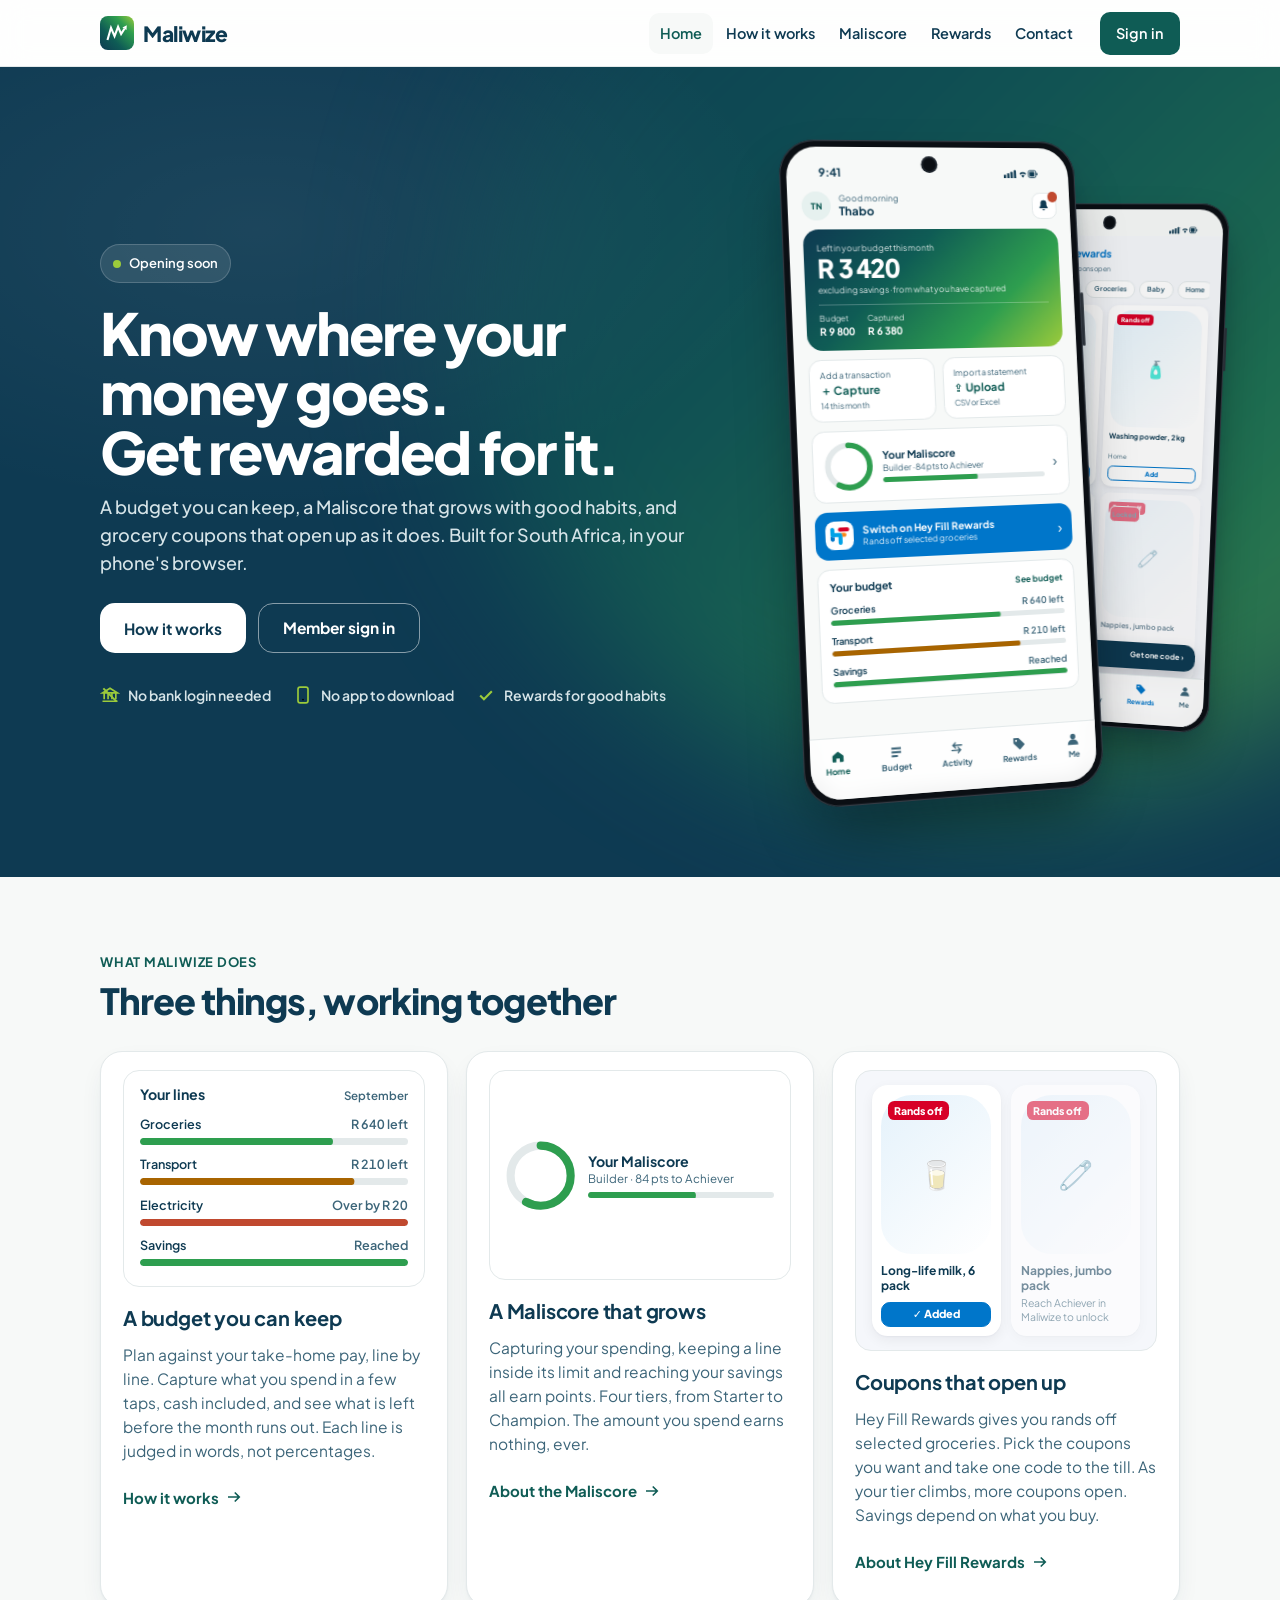
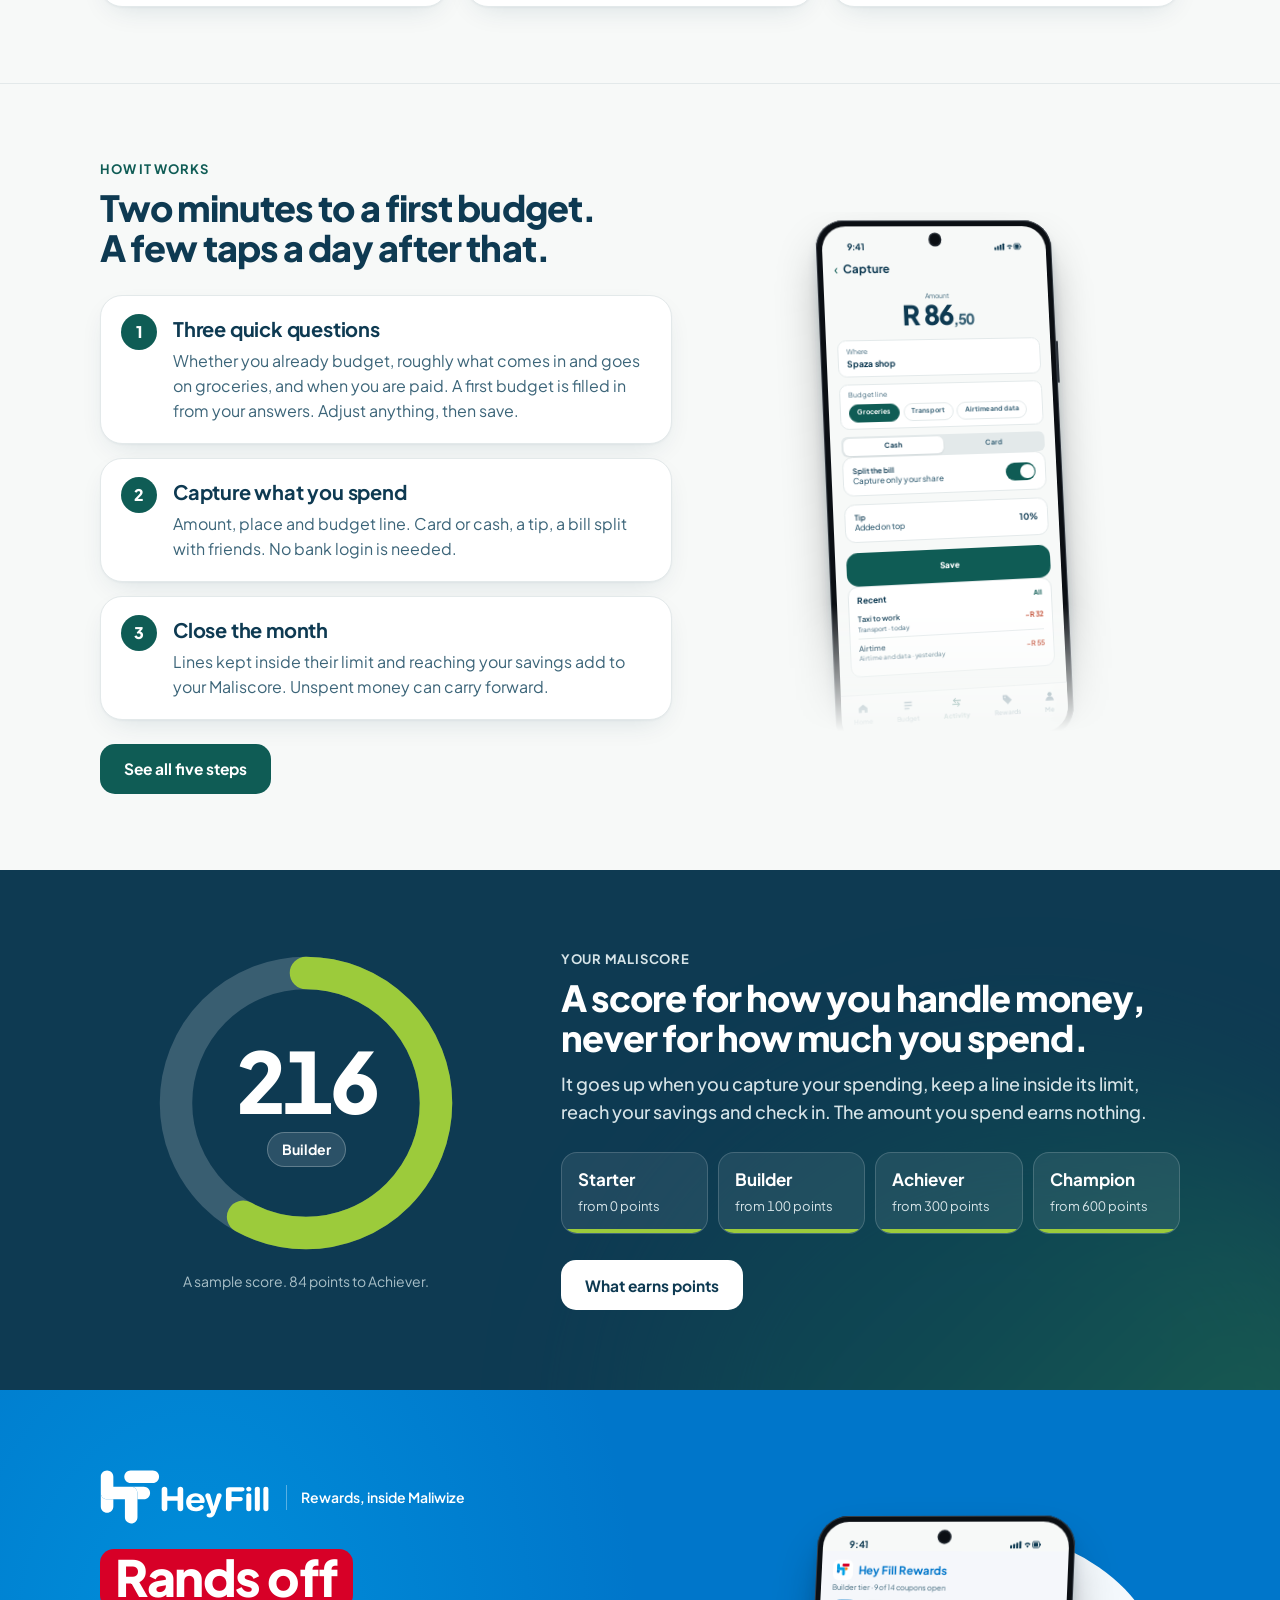
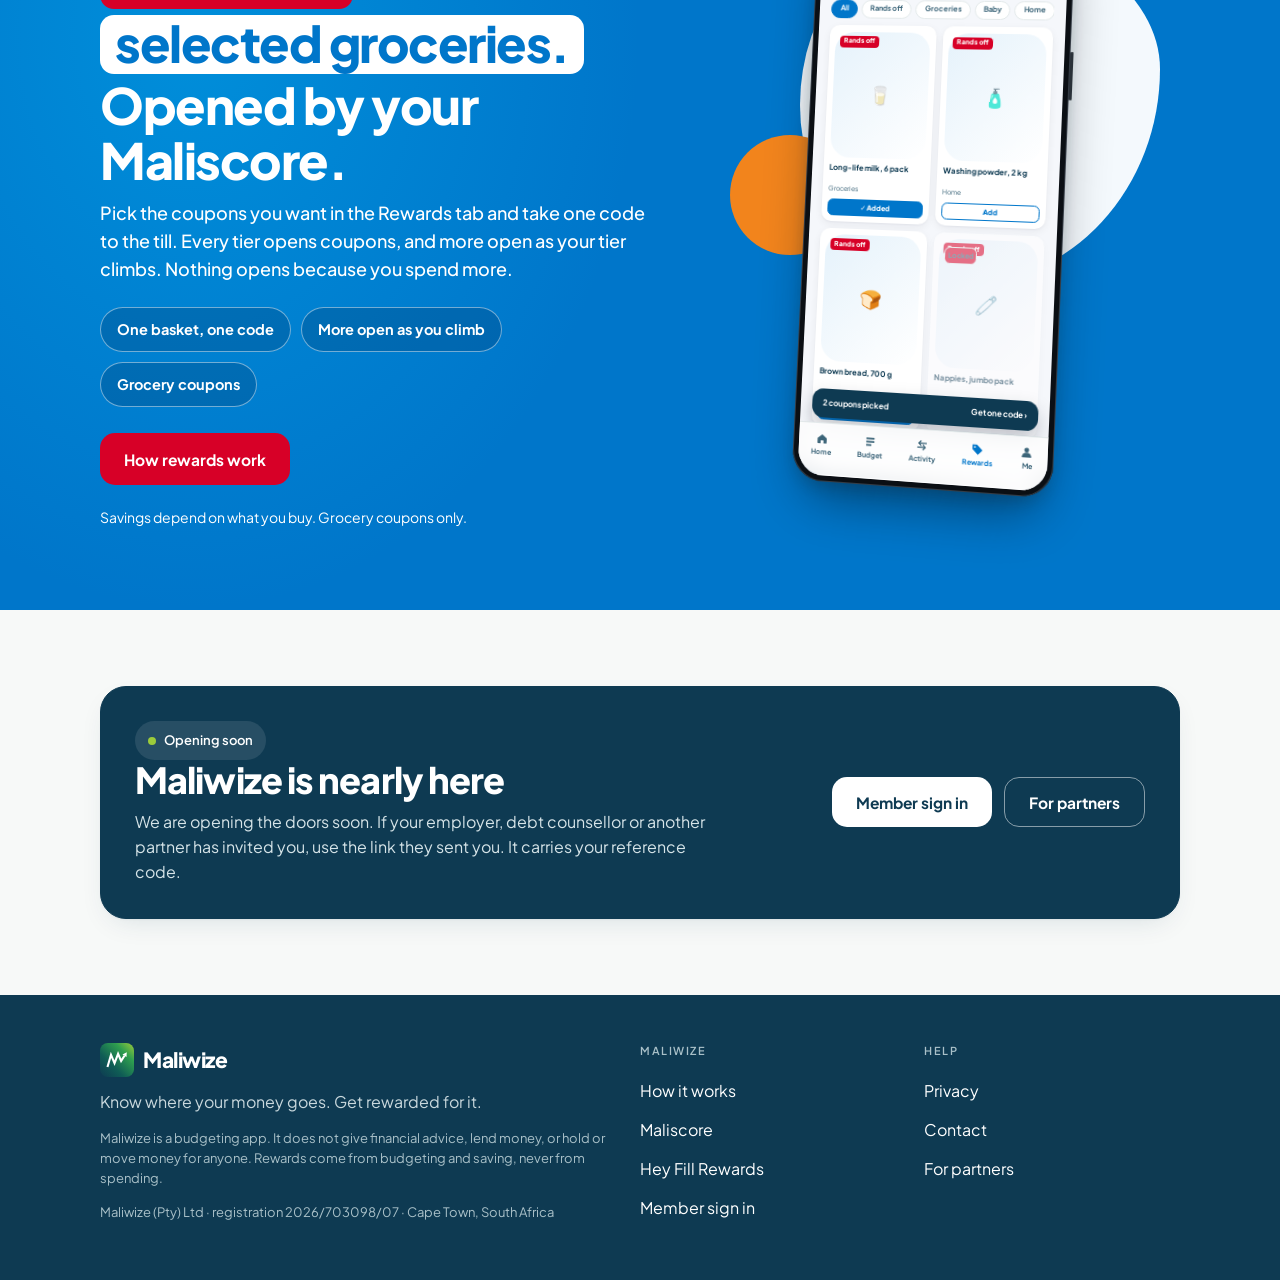
==== commit 47c4c534: "copy: simplify the site for launch, per Franco's review Removes the debt and demographic lines from " ====
--- a/index.html
+++ b/index.html
@@ -38,7 +38,6 @@
           <a href="/how-it-works/">How it works</a>
           <a href="/maliscore/">Maliscore</a>
           <a href="/rewards/">Rewards</a>
-          <a href="/privacy/">Privacy</a>
           <a href="/contact/">Contact</a>
         </div>
         <a class="signin" href="https://app.maliwize.co.za/auth">Sign in</a>
@@ -56,7 +55,7 @@
         <ul class="proof" aria-label="In short">
           <li><svg viewBox="0 0 24 24" aria-hidden="true"><path d="M3 9.5 12 4l9 5.5H3zM5 10v7M9.7 10v7M14.3 10v7M19 10v7M3 19.5h18" fill="none" stroke="currentColor" stroke-width="2"/><path d="m4 4 16 16" fill="none" stroke="currentColor" stroke-width="2.4"/></svg>No bank login needed</li>
           <li><svg viewBox="0 0 24 24" aria-hidden="true"><rect x="6" y="2.5" width="12" height="19" rx="2.5" fill="none" stroke="currentColor" stroke-width="2"/><circle cx="12" cy="17.5" r="1.1"/></svg>No app to download</li>
-          <li><svg viewBox="0 0 24 24" aria-hidden="true"><path d="M12 2.5 4.5 5.5v6c0 4.8 3.2 8.4 7.5 10 4.3-1.6 7.5-5.2 7.5-10v-6z" fill="none" stroke="currentColor" stroke-width="2"/><path d="m8.5 12 2.4 2.4 4.6-4.8" fill="none" stroke="currentColor" stroke-width="2"/></svg>Consent you can see</li>
+          <li><svg viewBox="0 0 24 24" aria-hidden="true"><path d="m5 12.5 4.5 4.5L19 7.5" fill="none" stroke="currentColor" stroke-width="2.5"/></svg>Rewards for good habits</li>
         </ul>
       </div>
       <div class="hero-visual">
@@ -66,18 +65,7 @@
         </div></div>
     </div>
   </section>
-    <section class="block loop-block">
-      <div class="wrap">
-        <p class="label reveal">One app, one loop</p>
-        <h2 class="reveal">Good habits move you up. Moving up opens coupons.</h2>
-        <p class="lead reveal">Maliwize is a budget you can actually keep, a score that notices when you keep it, and grocery coupons that open as the score grows. Each part feeds the next, and none of it rewards spending.</p>
-        <ol class="loop" aria-label="How the parts connect">
-          <li class="reveal"><span class="loop-k">1</span><b>Budget and capture</b><span>Plan against your take-home pay and write down what you spend.</span></li>
-          <li class="reveal"><span class="loop-k">2</span><b>Your Maliscore grows</b><span>Kept lines, reached savings and daily check-ins earn points.</span></li>
-          <li class="reveal"><span class="loop-k">3</span><b>Coupons open</b><span>Your tier opens rands off selected groceries. Nothing opens because you spend.</span></li>
-        </ol>
-      </div>
-    </section>    <section class="block">
+    <section class="block">
       <div class="wrap">
         <p class="label reveal">What Maliwize does</p>
         <h2 class="reveal">Three things, working together</h2>
@@ -132,7 +120,7 @@
         <div class="score-copy">
           <p class="label reveal">Your Maliscore</p>
           <h2 class="reveal">A score for how you handle money, never for how much you spend.</h2>
-          <p class="lead reveal">It goes up when you capture your spending, keep a line inside its limit, reach your savings and check in. It never looks at who you are, and the amount spent earns nothing.</p>
+          <p class="lead reveal">It goes up when you capture your spending, keep a line inside its limit, reach your savings and check in. The amount you spend earns nothing.</p>
           <ol class="tiers reveal" aria-label="The four tiers">
             <li><b>Starter</b><span>from 0 points</span></li>
             <li><b>Builder</b><span>from 100 points</span></li>
@@ -152,7 +140,7 @@
           <ul class="hf-pills reveal">
             <li>One basket, one code</li>
             <li>More open as you climb</li>
-            <li>Off until you switch it on</li>
+            <li>Grocery coupons</li>
           </ul>
           <div class="actions reveal">
             <a class="btn white" href="/rewards/">How rewards work</a>
@@ -165,19 +153,7 @@
         </div>
       </div>
     </section>
-    <section class="block trust-block">
-      <div class="wrap">
-        <p class="label reveal">Your money is personal</p>
-        <h2 class="reveal">Built to earn your trust, not to assume it</h2>
-        <div class="trust">
-          <div class="trust-card reveal"><span class="ic"><svg viewBox="0 0 24 24" aria-hidden="true"><path d="M2.5 12s3.5-6.5 9.5-6.5 9.5 6.5 9.5 6.5-3.5 6.5-9.5 6.5S2.5 12 2.5 12z" fill="none" stroke="currentColor" stroke-width="2"/><circle cx="12" cy="12" r="2.8"/></svg></span><h3>Consent you can see</h3><p>Each thing you agree to is a separate choice, recorded with the date and the version you saw. Optional ones can be withdrawn in Settings.</p></div>
-          <div class="trust-card reveal"><span class="ic"><svg viewBox="0 0 24 24" aria-hidden="true"><rect x="5" y="10" width="14" height="10" rx="2.5"/><path d="M8 10V7.5a4 4 0 0 1 8 0V10" fill="none" stroke="currentColor" stroke-width="2"/></svg></span><h3>ID numbers encrypted</h3><p>Where a service needs your ID number, it is stored encrypted and only ever shown to you masked.</p></div>
-          <div class="trust-card reveal"><span class="ic"><svg viewBox="0 0 24 24" aria-hidden="true"><path d="M3 9.5 12 4l9 5.5H3zM5 10v7M9.7 10v7M14.3 10v7M19 10v7M3 19.5h18" fill="none" stroke="currentColor" stroke-width="2"/><path d="m4 4 16 16" fill="none" stroke="currentColor" stroke-width="2.4"/></svg></span><h3>No bank login</h3><p>You capture what you spend, or import a statement you downloaded yourself. Nothing asks for your banking password.</p></div>
-          <div class="trust-card reveal"><span class="ic"><svg viewBox="0 0 24 24" aria-hidden="true"><path d="M5 7h14M9 7V4.5h6V7M7 7l1 13h8l1-13" fill="none" stroke="currentColor" stroke-width="2"/></svg></span><h3>Your data, your call</h3><p>See what we hold, have it corrected, or delete your account and its data. You can also complain to the Information Regulator.</p></div>
-        </div>
-        <p class="reveal"><a class="more" href="/privacy/">How Maliwize handles your information <svg viewBox="0 0 24 24" aria-hidden="true"><path d="M4 12h14m-5-6 6 6-6 6" fill="none" stroke="currentColor" stroke-width="2.2"/></svg></a></p>
-      </div>
-    </section>    <section class="block cta-block">
+    <section class="block cta-block">
       <div class="wrap">
         <div class="cta reveal">
           <div>
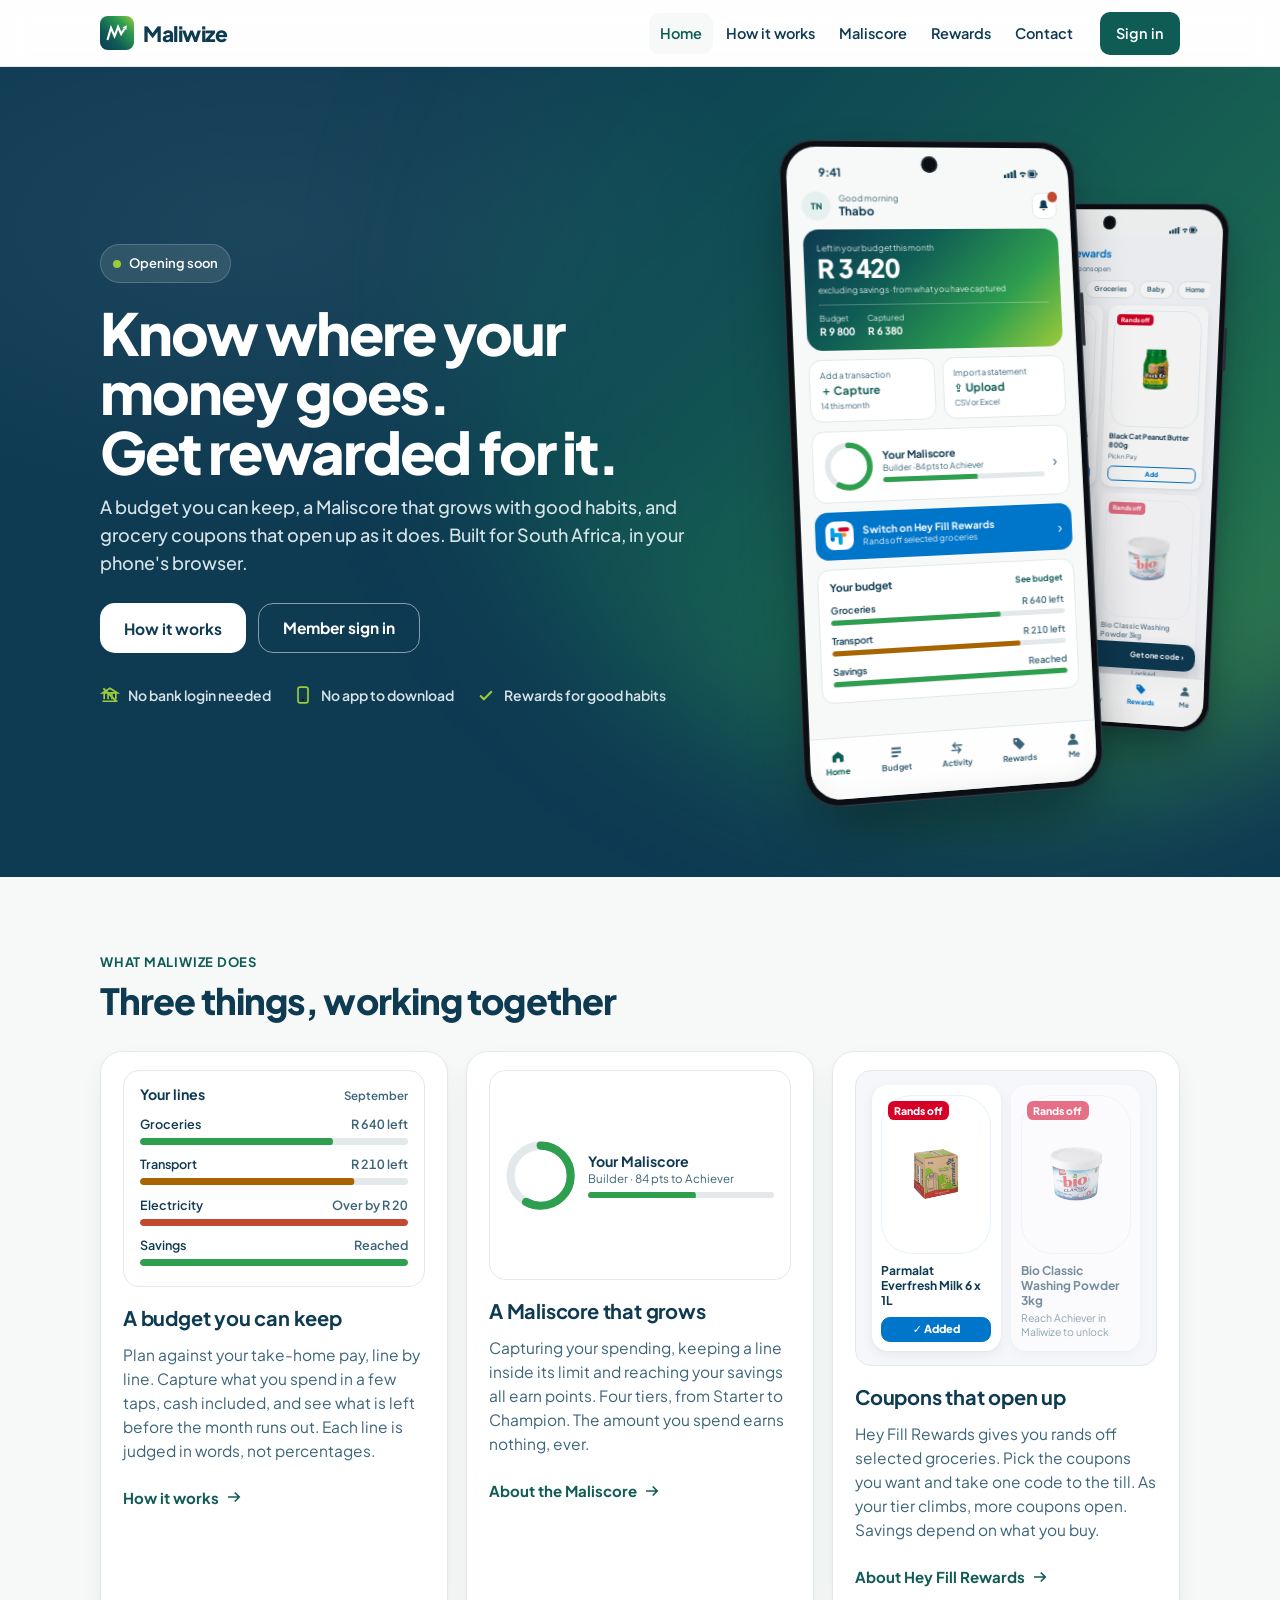
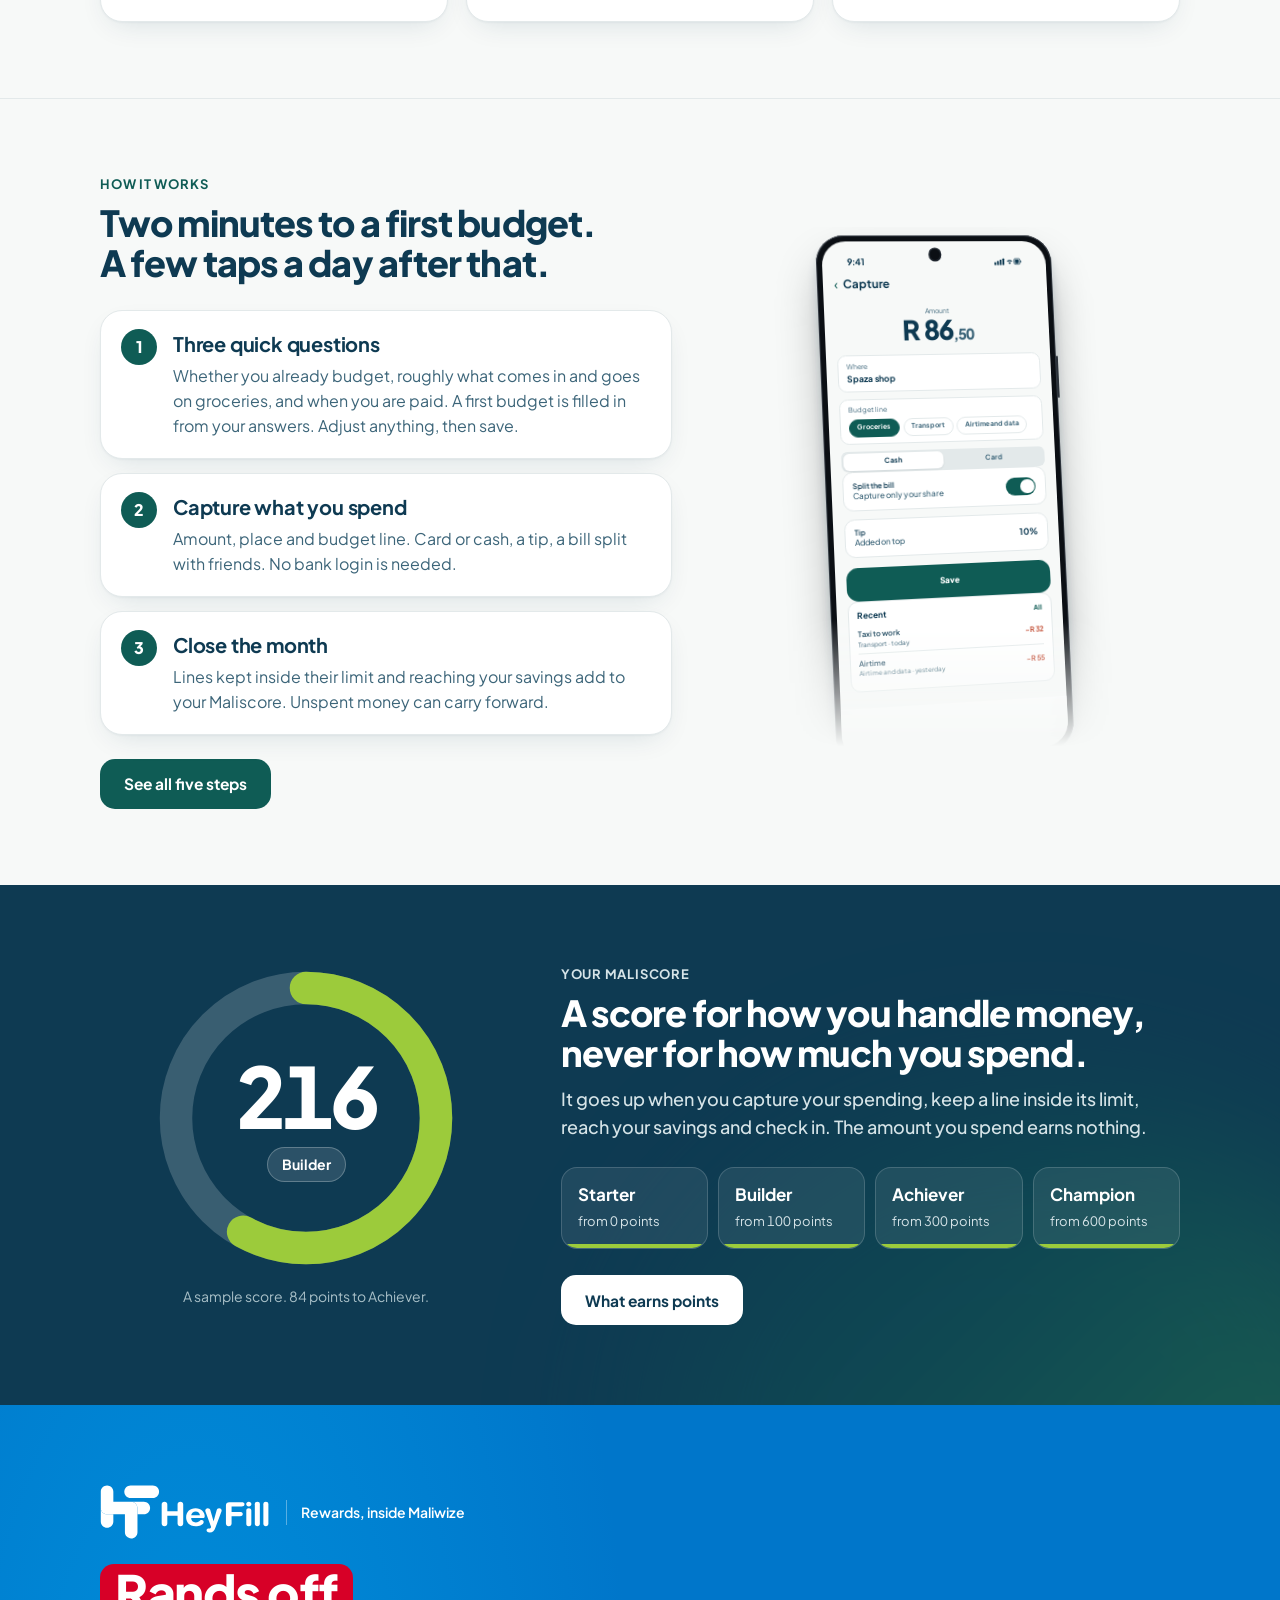
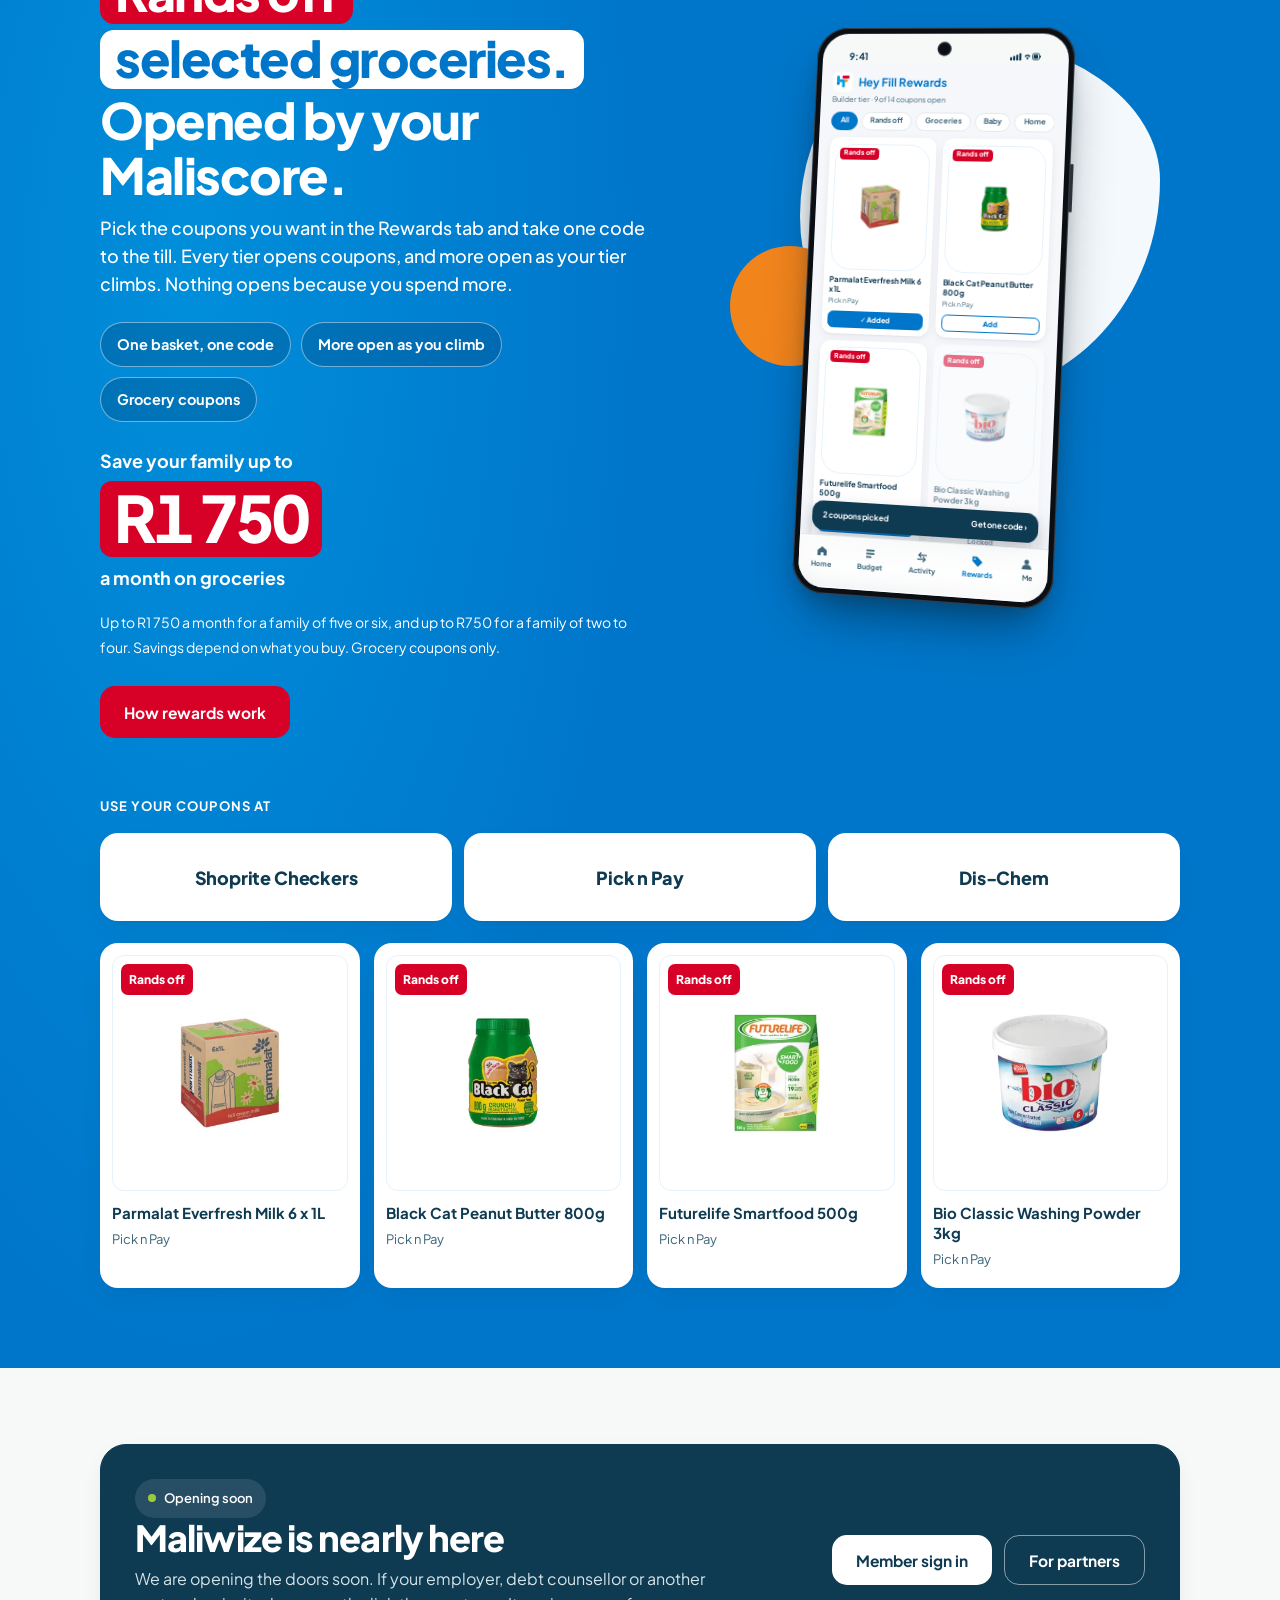
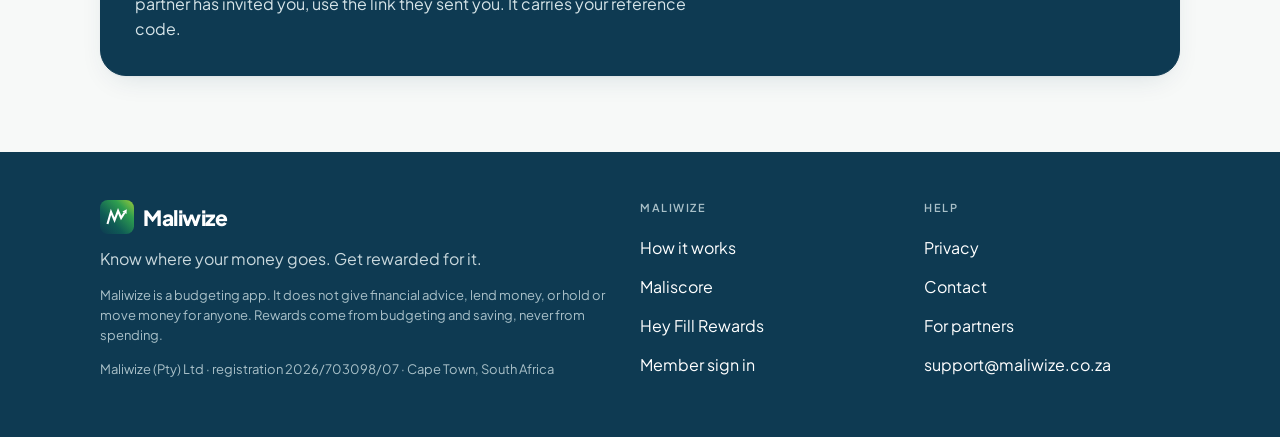
==== commit f550f13d: "feat: show supported retailers, real coupon products and the savings claim Adds the three retailers " ====
--- a/index.html
+++ b/index.html
@@ -23,7 +23,7 @@
   <link rel="preconnect" href="https://fonts.googleapis.com">
   <link rel="preconnect" href="https://fonts.gstatic.com" crossorigin>
   <link rel="stylesheet" href="https://fonts.googleapis.com/css2?family=Plus+Jakarta+Sans:wght@400;500;600;700;800&amp;display=swap">
-  <link rel="stylesheet" href="/assets/site.css?v=2026-10-01b">
+  <link rel="stylesheet" href="/assets/site.css?v=2026-10-01c">
 </head>
 <body>
   <a class="skip" href="#main">Skip to content</a>
@@ -60,7 +60,7 @@
       </div>
       <div class="hero-visual">
         <div class="device-stack">
-          <div class="device back"><div class="phone tilt-r" role="img" aria-label="Hey Fill Rewards inside Maliwize: grocery coupons as tiles, with a locked one that opens at a higher tier"><div class="screen" aria-hidden="true"><div class="island"></div><div class="sb"><span>9:41</span><svg viewBox="0 0 46 12" aria-hidden="true"><rect x="0" y="7" width="3" height="5" rx="1"/><rect x="4.5" y="5" width="3" height="7" rx="1"/><rect x="9" y="3" width="3" height="9" rx="1"/><rect x="13.5" y="1" width="3" height="11" rx="1"/><path d="M21 5.2a7 7 0 0 1 9 0l-1.3 1.6a5 5 0 0 0-6.4 0z"/><path d="M23.3 8a3.6 3.6 0 0 1 4.4 0L25.5 10.6z"/><rect x="33" y="1.5" width="10" height="9" rx="2" fill="none" stroke="currentColor" stroke-width="1.2"/><rect x="34.5" y="3" width="6.5" height="6" rx="1"/><rect x="43.6" y="4.5" width="1.6" height="3" rx=".5"/></svg></div><div class="app hf"><header class="hfh"><span class="hfm sm"><svg viewBox="41.76 22.59 683.12 620.38" aria-hidden="true" focusable="false"><path fill="#0076CA" d="M188.85 360.84v84.39c0 40.62-32.94 73.54-73.54 73.54-20.31 0-38.69-8.23-52.01-21.54-13.31-13.31-21.54-31.69-21.54-52.01V287.3c0 40.61 32.92 73.54 73.54 73.54h73.55z"/><path fill="#D70027" d="M724.88 96.13c0 20.31-8.23 38.69-21.54 52.01-13.31 13.31-31.69 21.54-52.01 21.54H390.91c-40.62 0-73.54-32.94-73.54-73.54 0-20.31 8.23-38.69 21.54-52.01 13.31-13.31 31.69-21.54 52.01-21.54h260.42c40.62 0 73.54 32.92 73.54 73.54z"/><path fill="#00A2E7" d="M471.7 287.3v282.13c0 40.61-32.92 73.54-73.54 73.54-20.31 0-38.69-8.23-52.01-21.54-13.31-13.31-21.54-31.69-21.54-52.01V360.84H115.3c-40.62 0-73.54-32.94-73.54-73.54V96.13c0-40.62 32.92-73.54 73.54-73.54 20.31 0 38.69 8.23 52.01 21.54s21.54 31.69 21.54 52.01v117.62h209.31c20.31 0 38.69 8.23 52.01 21.54 13.31 13.31 21.54 31.69 21.54 52z"/><path fill="#FD8514" d="M619.92 287.3c0 20.29-8.23 38.69-21.54 52.01-13.31 13.29-31.69 21.54-52.01 21.54H471.7V287.3c0-20.31-8.23-38.69-21.54-52.01-13.31-13.31-31.69-21.54-52.01-21.54h148.22c40.63 0 73.55 32.92 73.55 73.55z"/></svg></span><b>Hey Fill Rewards</b></header><small class="sub">Builder tier · 9 of 14 coupons open</small><div class="chips"><span class="on">All</span><span>Rands off</span><span>Groceries</span><span>Baby</span><span>Home</span></div><div class="grid2"><div class="ctile "><div class="pic">🥛</div><span class="off">Rands off</span><b>Long-life milk, 6 pack</b><small>Groceries</small><div class="add on">✓ Added</div></div><div class="ctile "><div class="pic">🧴</div><span class="off">Rands off</span><b>Washing powder, 2 kg</b><small>Home</small><div class="add">Add</div></div><div class="ctile "><div class="pic">🍞</div><span class="off">Rands off</span><b>Brown bread, 700 g</b><small>Groceries</small><div class="add on">✓ Added</div></div><div class="ctile locked"><div class="pic">🧷</div><span class="off">Rands off</span><b>Nappies, jumbo pack</b><small>Reach Achiever in Maliwize to unlock</small><div class="add off">Locked</div></div></div></div><div class="basket"><span>2 coupons picked</span><span>Get one code ›</span></div><div class="tb"><span class=""><svg viewBox="0 0 24 24"><path d="M4 11.5 12 5l8 6.5V19a1 1 0 0 1-1 1h-4.5v-5h-5v5H5a1 1 0 0 1-1-1z"/></svg>Home</span><span class=""><svg viewBox="0 0 24 24"><path d="M5 5h14v3H5zm0 5.5h14v3H5zm0 5.5h9v3H5z"/></svg>Budget</span><span class=""><svg viewBox="0 0 24 24"><path d="M4 16.5h11.2l-2.6 2.6 1.4 1.4 5-5-5-5-1.4 1.4 2.6 2.6H4zm16-9H8.8l2.6-2.6L10 3.5l-5 5 5 5 1.4-1.4L8.8 9.5H20z"/></svg>Activity</span><span class="on"><svg viewBox="0 0 24 24"><path d="M3.5 4.5h7.6l9.4 9.4-7.6 7.6-9.4-9.4zm4 2.5a1.5 1.5 0 1 0 0 3 1.5 1.5 0 0 0 0-3z"/></svg>Rewards</span><span class=""><svg viewBox="0 0 24 24"><circle cx="12" cy="8" r="4"/><path d="M4 20a8 8 0 0 1 16 0z"/></svg>Me</span></div></div></div></div>
+          <div class="device back"><div class="phone tilt-r" role="img" aria-label="Hey Fill Rewards inside Maliwize: grocery coupons as tiles, with a locked one that opens at a higher tier"><div class="screen" aria-hidden="true"><div class="island"></div><div class="sb"><span>9:41</span><svg viewBox="0 0 46 12" aria-hidden="true"><rect x="0" y="7" width="3" height="5" rx="1"/><rect x="4.5" y="5" width="3" height="7" rx="1"/><rect x="9" y="3" width="3" height="9" rx="1"/><rect x="13.5" y="1" width="3" height="11" rx="1"/><path d="M21 5.2a7 7 0 0 1 9 0l-1.3 1.6a5 5 0 0 0-6.4 0z"/><path d="M23.3 8a3.6 3.6 0 0 1 4.4 0L25.5 10.6z"/><rect x="33" y="1.5" width="10" height="9" rx="2" fill="none" stroke="currentColor" stroke-width="1.2"/><rect x="34.5" y="3" width="6.5" height="6" rx="1"/><rect x="43.6" y="4.5" width="1.6" height="3" rx=".5"/></svg></div><div class="app hf"><header class="hfh"><span class="hfm sm"><svg viewBox="41.76 22.59 683.12 620.38" aria-hidden="true" focusable="false"><path fill="#0076CA" d="M188.85 360.84v84.39c0 40.62-32.94 73.54-73.54 73.54-20.31 0-38.69-8.23-52.01-21.54-13.31-13.31-21.54-31.69-21.54-52.01V287.3c0 40.61 32.92 73.54 73.54 73.54h73.55z"/><path fill="#D70027" d="M724.88 96.13c0 20.31-8.23 38.69-21.54 52.01-13.31 13.31-31.69 21.54-52.01 21.54H390.91c-40.62 0-73.54-32.94-73.54-73.54 0-20.31 8.23-38.69 21.54-52.01 13.31-13.31 31.69-21.54 52.01-21.54h260.42c40.62 0 73.54 32.92 73.54 73.54z"/><path fill="#00A2E7" d="M471.7 287.3v282.13c0 40.61-32.92 73.54-73.54 73.54-20.31 0-38.69-8.23-52.01-21.54-13.31-13.31-21.54-31.69-21.54-52.01V360.84H115.3c-40.62 0-73.54-32.94-73.54-73.54V96.13c0-40.62 32.92-73.54 73.54-73.54 20.31 0 38.69 8.23 52.01 21.54s21.54 31.69 21.54 52.01v117.62h209.31c20.31 0 38.69 8.23 52.01 21.54 13.31 13.31 21.54 31.69 21.54 52z"/><path fill="#FD8514" d="M619.92 287.3c0 20.29-8.23 38.69-21.54 52.01-13.31 13.29-31.69 21.54-52.01 21.54H471.7V287.3c0-20.31-8.23-38.69-21.54-52.01-13.31-13.31-31.69-21.54-52.01-21.54h148.22c40.63 0 73.55 32.92 73.55 73.55z"/></svg></span><b>Hey Fill Rewards</b></header><small class="sub">Builder tier · 9 of 14 coupons open</small><div class="chips"><span class="on">All</span><span>Rands off</span><span>Groceries</span><span>Baby</span><span>Home</span></div><div class="grid2"><div class="ctile "><div class="pic"><img src="/assets/products/parmalat-milk.webp" alt="" loading="lazy" decoding="async" width="160" height="160"></div><span class="off">Rands off</span><b>Parmalat Everfresh Milk 6 x 1L</b><small>Pick n Pay</small><div class="add on">✓ Added</div></div><div class="ctile "><div class="pic"><img src="/assets/products/black-cat-peanut-butter.webp" alt="" loading="lazy" decoding="async" width="160" height="160"></div><span class="off">Rands off</span><b>Black Cat Peanut Butter 800g</b><small>Pick n Pay</small><div class="add">Add</div></div><div class="ctile "><div class="pic"><img src="/assets/products/futurelife-smartfood.webp" alt="" loading="lazy" decoding="async" width="160" height="160"></div><span class="off">Rands off</span><b>Futurelife Smartfood 500g</b><small>Pick n Pay</small><div class="add on">✓ Added</div></div><div class="ctile locked"><div class="pic"><img src="/assets/products/bio-classic-washing-powder.webp" alt="" loading="lazy" decoding="async" width="160" height="160"></div><span class="off">Rands off</span><b>Bio Classic Washing Powder 3kg</b><small>Reach Achiever in Maliwize to unlock</small><div class="add off">Locked</div></div></div></div><div class="basket"><span>2 coupons picked</span><span>Get one code ›</span></div><div class="tb"><span class=""><svg viewBox="0 0 24 24"><path d="M4 11.5 12 5l8 6.5V19a1 1 0 0 1-1 1h-4.5v-5h-5v5H5a1 1 0 0 1-1-1z"/></svg>Home</span><span class=""><svg viewBox="0 0 24 24"><path d="M5 5h14v3H5zm0 5.5h14v3H5zm0 5.5h9v3H5z"/></svg>Budget</span><span class=""><svg viewBox="0 0 24 24"><path d="M4 16.5h11.2l-2.6 2.6 1.4 1.4 5-5-5-5-1.4 1.4 2.6 2.6H4zm16-9H8.8l2.6-2.6L10 3.5l-5 5 5 5 1.4-1.4L8.8 9.5H20z"/></svg>Activity</span><span class="on"><svg viewBox="0 0 24 24"><path d="M3.5 4.5h7.6l9.4 9.4-7.6 7.6-9.4-9.4zm4 2.5a1.5 1.5 0 1 0 0 3 1.5 1.5 0 0 0 0-3z"/></svg>Rewards</span><span class=""><svg viewBox="0 0 24 24"><circle cx="12" cy="8" r="4"/><path d="M4 20a8 8 0 0 1 16 0z"/></svg>Me</span></div></div></div></div>
           <div class="device front"><div class="float"><div class="phone tilt-l hero-phone" role="img" aria-label="The Maliwize home screen: what is left in the budget this month, a Maliscore ring, and the Hey Fill Rewards doorway"><div class="screen" aria-hidden="true"><div class="island"></div><div class="sb"><span>9:41</span><svg viewBox="0 0 46 12" aria-hidden="true"><rect x="0" y="7" width="3" height="5" rx="1"/><rect x="4.5" y="5" width="3" height="7" rx="1"/><rect x="9" y="3" width="3" height="9" rx="1"/><rect x="13.5" y="1" width="3" height="11" rx="1"/><path d="M21 5.2a7 7 0 0 1 9 0l-1.3 1.6a5 5 0 0 0-6.4 0z"/><path d="M23.3 8a3.6 3.6 0 0 1 4.4 0L25.5 10.6z"/><rect x="33" y="1.5" width="10" height="9" rx="2" fill="none" stroke="currentColor" stroke-width="1.2"/><rect x="34.5" y="3" width="6.5" height="6" rx="1"/><rect x="43.6" y="4.5" width="1.6" height="3" rx=".5"/></svg></div><div class="app"><header class="ah"><span class="av">TN</span><div><small>Good morning</small><b>Thabo</b></div><span class="bell"><svg viewBox="0 0 24 24"><path d="M12 3a5 5 0 0 0-5 5v3.5L5 15v1h14v-1l-2-3.5V8a5 5 0 0 0-5-5zm-2 15a2 2 0 0 0 4 0z"/></svg><i></i></span></header><div class="hc"><small>Left in your budget this month</small><div class="amt count n-3420"><span class="static">R 3 420</span></div><small>excluding savings · from what you have captured</small><div class="hc-stats"><span>Budget<b>R 9 800</b></span><span>Captured<b>R 6 380</b></span></div></div><div class="tiles"><div class="tile"><small>Add a transaction</small><b>＋ Capture</b><span>14 this month</span></div><div class="tile"><small>Import a statement</small><b>⇪ Upload</b><span>CSV or Excel</span></div></div><div class="card rr"><svg class="ring p58" viewBox="0 0 60 60" aria-hidden="true"><circle class="track" cx="30" cy="30" r="26"/><circle class="val" cx="30" cy="30" r="26"/></svg><div><b>Your Maliscore</b><small>Builder · 84 pts to Achiever</small><div class="bar"><i class="p58 "></i></div></div><span class="chev">›</span></div><div class="hfdoor"><span class="hfm"><svg viewBox="41.76 22.59 683.12 620.38" aria-hidden="true" focusable="false"><path fill="#0076CA" d="M188.85 360.84v84.39c0 40.62-32.94 73.54-73.54 73.54-20.31 0-38.69-8.23-52.01-21.54-13.31-13.31-21.54-31.69-21.54-52.01V287.3c0 40.61 32.92 73.54 73.54 73.54h73.55z"/><path fill="#D70027" d="M724.88 96.13c0 20.31-8.23 38.69-21.54 52.01-13.31 13.31-31.69 21.54-52.01 21.54H390.91c-40.62 0-73.54-32.94-73.54-73.54 0-20.31 8.23-38.69 21.54-52.01 13.31-13.31 31.69-21.54 52.01-21.54h260.42c40.62 0 73.54 32.92 73.54 73.54z"/><path fill="#00A2E7" d="M471.7 287.3v282.13c0 40.61-32.92 73.54-73.54 73.54-20.31 0-38.69-8.23-52.01-21.54-13.31-13.31-21.54-31.69-21.54-52.01V360.84H115.3c-40.62 0-73.54-32.94-73.54-73.54V96.13c0-40.62 32.92-73.54 73.54-73.54 20.31 0 38.69 8.23 52.01 21.54s21.54 31.69 21.54 52.01v117.62h209.31c20.31 0 38.69 8.23 52.01 21.54 13.31 13.31 21.54 31.69 21.54 52z"/><path fill="#FD8514" d="M619.92 287.3c0 20.29-8.23 38.69-21.54 52.01-13.31 13.29-31.69 21.54-52.01 21.54H471.7V287.3c0-20.31-8.23-38.69-21.54-52.01-13.31-13.31-31.69-21.54-52.01-21.54h148.22c40.63 0 73.55 32.92 73.55 73.55z"/></svg></span><span><b>Switch on Hey Fill Rewards</b><small>Rands off selected groceries</small></span><span class="chev">›</span></div><div class="card"><div class="ch"><b>Your budget</b><span>See budget</span></div><div class="ln"><div class="ln-h"><span>Groceries</span><span class="">R 640 left</span></div><div class="bar"><i class="p72 "></i></div></div><div class="ln"><div class="ln-h"><span>Transport</span><span class="near">R 210 left</span></div><div class="bar"><i class="p80 near"></i></div></div><div class="ln"><div class="ln-h"><span>Savings</span><span class="green">Reached</span></div><div class="bar"><i class="p100 "></i></div></div></div></div><div class="tb"><span class="on"><svg viewBox="0 0 24 24"><path d="M4 11.5 12 5l8 6.5V19a1 1 0 0 1-1 1h-4.5v-5h-5v5H5a1 1 0 0 1-1-1z"/></svg>Home</span><span class=""><svg viewBox="0 0 24 24"><path d="M5 5h14v3H5zm0 5.5h14v3H5zm0 5.5h9v3H5z"/></svg>Budget</span><span class=""><svg viewBox="0 0 24 24"><path d="M4 16.5h11.2l-2.6 2.6 1.4 1.4 5-5-5-5-1.4 1.4 2.6 2.6H4zm16-9H8.8l2.6-2.6L10 3.5l-5 5 5 5 1.4-1.4L8.8 9.5H20z"/></svg>Activity</span><span class=""><svg viewBox="0 0 24 24"><path d="M3.5 4.5h7.6l9.4 9.4-7.6 7.6-9.4-9.4zm4 2.5a1.5 1.5 0 1 0 0 3 1.5 1.5 0 0 0 0-3z"/></svg>Rewards</span><span class=""><svg viewBox="0 0 24 24"><circle cx="12" cy="8" r="4"/><path d="M4 20a8 8 0 0 1 16 0z"/></svg>Me</span></div></div></div></div></div>
         </div></div>
     </div>
@@ -83,7 +83,7 @@
             <a class="more" href="/maliscore/">About the Maliscore <svg viewBox="0 0 24 24" aria-hidden="true"><path d="M4 12h14m-5-6 6 6-6 6" fill="none" stroke="currentColor" stroke-width="2.2"/></svg></a>
           </article>
           <article class="feature reveal">
-            <div class="mini hf" aria-hidden="true"><div class="grid2"><div class="ctile"><div class="pic">🥛</div><span class="off">Rands off</span><b>Long-life milk, 6 pack</b><div class="add on">✓ Added</div></div><div class="ctile locked"><div class="pic">🧷</div><span class="off">Rands off</span><b>Nappies, jumbo pack</b><small>Reach Achiever in Maliwize to unlock</small></div></div></div>
+            <div class="mini hf" aria-hidden="true"><div class="grid2"><div class="ctile"><div class="pic"><img src="/assets/products/parmalat-milk.webp" alt="" loading="lazy" decoding="async" width="160" height="160"></div><span class="off">Rands off</span><b>Parmalat Everfresh Milk 6 x 1L</b><div class="add on">✓ Added</div></div><div class="ctile locked"><div class="pic"><img src="/assets/products/bio-classic-washing-powder.webp" alt="" loading="lazy" decoding="async" width="160" height="160"></div><span class="off">Rands off</span><b>Bio Classic Washing Powder 3kg</b><small>Reach Achiever in Maliwize to unlock</small></div></div></div>
             <h3>Coupons that open up</h3>
             <p>Hey Fill Rewards gives you rands off selected groceries. Pick the coupons you want and take one code to the till. As your tier climbs, more coupons open. Savings depend on what you buy.</p>
             <a class="more" href="/rewards/">About Hey Fill Rewards <svg viewBox="0 0 24 24" aria-hidden="true"><path d="M4 12h14m-5-6 6 6-6 6" fill="none" stroke="currentColor" stroke-width="2.2"/></svg></a>
@@ -142,15 +142,21 @@
             <li>More open as you climb</li>
             <li>Grocery coupons</li>
           </ul>
+          <p class="hf-stat reveal"><span class="hf-stat-k">Save your family up to</span><span class="hf-stat-n count n-1750"><span class="static">R1 750</span></span><span class="hf-stat-u">a month on groceries</span></p>
+          <p class="hf-caveat reveal">Up to R1 750 a month for a family of five or six, and up to R750 for a family of two to four. Savings depend on what you buy. Grocery coupons only.</p>
           <div class="actions reveal">
             <a class="btn white" href="/rewards/">How rewards work</a>
           </div>
-          <p class="hf-caveat reveal">Savings depend on what you buy. Grocery coupons only.</p>
         </div>
         <div class="hf-visual reveal">
           <span class="hf-blob" aria-hidden="true"></span>
-          <div class="phone tilt-r mid" role="img" aria-label="Hey Fill Rewards inside Maliwize: grocery coupons as tiles, with a locked one that opens at a higher tier"><div class="screen" aria-hidden="true"><div class="island"></div><div class="sb"><span>9:41</span><svg viewBox="0 0 46 12" aria-hidden="true"><rect x="0" y="7" width="3" height="5" rx="1"/><rect x="4.5" y="5" width="3" height="7" rx="1"/><rect x="9" y="3" width="3" height="9" rx="1"/><rect x="13.5" y="1" width="3" height="11" rx="1"/><path d="M21 5.2a7 7 0 0 1 9 0l-1.3 1.6a5 5 0 0 0-6.4 0z"/><path d="M23.3 8a3.6 3.6 0 0 1 4.4 0L25.5 10.6z"/><rect x="33" y="1.5" width="10" height="9" rx="2" fill="none" stroke="currentColor" stroke-width="1.2"/><rect x="34.5" y="3" width="6.5" height="6" rx="1"/><rect x="43.6" y="4.5" width="1.6" height="3" rx=".5"/></svg></div><div class="app hf"><header class="hfh"><span class="hfm sm"><svg viewBox="41.76 22.59 683.12 620.38" aria-hidden="true" focusable="false"><path fill="#0076CA" d="M188.85 360.84v84.39c0 40.62-32.94 73.54-73.54 73.54-20.31 0-38.69-8.23-52.01-21.54-13.31-13.31-21.54-31.69-21.54-52.01V287.3c0 40.61 32.92 73.54 73.54 73.54h73.55z"/><path fill="#D70027" d="M724.88 96.13c0 20.31-8.23 38.69-21.54 52.01-13.31 13.31-31.69 21.54-52.01 21.54H390.91c-40.62 0-73.54-32.94-73.54-73.54 0-20.31 8.23-38.69 21.54-52.01 13.31-13.31 31.69-21.54 52.01-21.54h260.42c40.62 0 73.54 32.92 73.54 73.54z"/><path fill="#00A2E7" d="M471.7 287.3v282.13c0 40.61-32.92 73.54-73.54 73.54-20.31 0-38.69-8.23-52.01-21.54-13.31-13.31-21.54-31.69-21.54-52.01V360.84H115.3c-40.62 0-73.54-32.94-73.54-73.54V96.13c0-40.62 32.92-73.54 73.54-73.54 20.31 0 38.69 8.23 52.01 21.54s21.54 31.69 21.54 52.01v117.62h209.31c20.31 0 38.69 8.23 52.01 21.54 13.31 13.31 21.54 31.69 21.54 52z"/><path fill="#FD8514" d="M619.92 287.3c0 20.29-8.23 38.69-21.54 52.01-13.31 13.29-31.69 21.54-52.01 21.54H471.7V287.3c0-20.31-8.23-38.69-21.54-52.01-13.31-13.31-31.69-21.54-52.01-21.54h148.22c40.63 0 73.55 32.92 73.55 73.55z"/></svg></span><b>Hey Fill Rewards</b></header><small class="sub">Builder tier · 9 of 14 coupons open</small><div class="chips"><span class="on">All</span><span>Rands off</span><span>Groceries</span><span>Baby</span><span>Home</span></div><div class="grid2"><div class="ctile "><div class="pic">🥛</div><span class="off">Rands off</span><b>Long-life milk, 6 pack</b><small>Groceries</small><div class="add on">✓ Added</div></div><div class="ctile "><div class="pic">🧴</div><span class="off">Rands off</span><b>Washing powder, 2 kg</b><small>Home</small><div class="add">Add</div></div><div class="ctile "><div class="pic">🍞</div><span class="off">Rands off</span><b>Brown bread, 700 g</b><small>Groceries</small><div class="add on">✓ Added</div></div><div class="ctile locked"><div class="pic">🧷</div><span class="off">Rands off</span><b>Nappies, jumbo pack</b><small>Reach Achiever in Maliwize to unlock</small><div class="add off">Locked</div></div></div></div><div class="basket"><span>2 coupons picked</span><span>Get one code ›</span></div><div class="tb"><span class=""><svg viewBox="0 0 24 24"><path d="M4 11.5 12 5l8 6.5V19a1 1 0 0 1-1 1h-4.5v-5h-5v5H5a1 1 0 0 1-1-1z"/></svg>Home</span><span class=""><svg viewBox="0 0 24 24"><path d="M5 5h14v3H5zm0 5.5h14v3H5zm0 5.5h9v3H5z"/></svg>Budget</span><span class=""><svg viewBox="0 0 24 24"><path d="M4 16.5h11.2l-2.6 2.6 1.4 1.4 5-5-5-5-1.4 1.4 2.6 2.6H4zm16-9H8.8l2.6-2.6L10 3.5l-5 5 5 5 1.4-1.4L8.8 9.5H20z"/></svg>Activity</span><span class="on"><svg viewBox="0 0 24 24"><path d="M3.5 4.5h7.6l9.4 9.4-7.6 7.6-9.4-9.4zm4 2.5a1.5 1.5 0 1 0 0 3 1.5 1.5 0 0 0 0-3z"/></svg>Rewards</span><span class=""><svg viewBox="0 0 24 24"><circle cx="12" cy="8" r="4"/><path d="M4 20a8 8 0 0 1 16 0z"/></svg>Me</span></div></div></div>
-        </div>
+          <div class="phone tilt-r mid" role="img" aria-label="Hey Fill Rewards inside Maliwize: grocery coupons as tiles, with a locked one that opens at a higher tier"><div class="screen" aria-hidden="true"><div class="island"></div><div class="sb"><span>9:41</span><svg viewBox="0 0 46 12" aria-hidden="true"><rect x="0" y="7" width="3" height="5" rx="1"/><rect x="4.5" y="5" width="3" height="7" rx="1"/><rect x="9" y="3" width="3" height="9" rx="1"/><rect x="13.5" y="1" width="3" height="11" rx="1"/><path d="M21 5.2a7 7 0 0 1 9 0l-1.3 1.6a5 5 0 0 0-6.4 0z"/><path d="M23.3 8a3.6 3.6 0 0 1 4.4 0L25.5 10.6z"/><rect x="33" y="1.5" width="10" height="9" rx="2" fill="none" stroke="currentColor" stroke-width="1.2"/><rect x="34.5" y="3" width="6.5" height="6" rx="1"/><rect x="43.6" y="4.5" width="1.6" height="3" rx=".5"/></svg></div><div class="app hf"><header class="hfh"><span class="hfm sm"><svg viewBox="41.76 22.59 683.12 620.38" aria-hidden="true" focusable="false"><path fill="#0076CA" d="M188.85 360.84v84.39c0 40.62-32.94 73.54-73.54 73.54-20.31 0-38.69-8.23-52.01-21.54-13.31-13.31-21.54-31.69-21.54-52.01V287.3c0 40.61 32.92 73.54 73.54 73.54h73.55z"/><path fill="#D70027" d="M724.88 96.13c0 20.31-8.23 38.69-21.54 52.01-13.31 13.31-31.69 21.54-52.01 21.54H390.91c-40.62 0-73.54-32.94-73.54-73.54 0-20.31 8.23-38.69 21.54-52.01 13.31-13.31 31.69-21.54 52.01-21.54h260.42c40.62 0 73.54 32.92 73.54 73.54z"/><path fill="#00A2E7" d="M471.7 287.3v282.13c0 40.61-32.92 73.54-73.54 73.54-20.31 0-38.69-8.23-52.01-21.54-13.31-13.31-21.54-31.69-21.54-52.01V360.84H115.3c-40.62 0-73.54-32.94-73.54-73.54V96.13c0-40.62 32.92-73.54 73.54-73.54 20.31 0 38.69 8.23 52.01 21.54s21.54 31.69 21.54 52.01v117.62h209.31c20.31 0 38.69 8.23 52.01 21.54 13.31 13.31 21.54 31.69 21.54 52z"/><path fill="#FD8514" d="M619.92 287.3c0 20.29-8.23 38.69-21.54 52.01-13.31 13.29-31.69 21.54-52.01 21.54H471.7V287.3c0-20.31-8.23-38.69-21.54-52.01-13.31-13.31-31.69-21.54-52.01-21.54h148.22c40.63 0 73.55 32.92 73.55 73.55z"/></svg></span><b>Hey Fill Rewards</b></header><small class="sub">Builder tier · 9 of 14 coupons open</small><div class="chips"><span class="on">All</span><span>Rands off</span><span>Groceries</span><span>Baby</span><span>Home</span></div><div class="grid2"><div class="ctile "><div class="pic"><img src="/assets/products/parmalat-milk.webp" alt="" loading="lazy" decoding="async" width="160" height="160"></div><span class="off">Rands off</span><b>Parmalat Everfresh Milk 6 x 1L</b><small>Pick n Pay</small><div class="add on">✓ Added</div></div><div class="ctile "><div class="pic"><img src="/assets/products/black-cat-peanut-butter.webp" alt="" loading="lazy" decoding="async" width="160" height="160"></div><span class="off">Rands off</span><b>Black Cat Peanut Butter 800g</b><small>Pick n Pay</small><div class="add">Add</div></div><div class="ctile "><div class="pic"><img src="/assets/products/futurelife-smartfood.webp" alt="" loading="lazy" decoding="async" width="160" height="160"></div><span class="off">Rands off</span><b>Futurelife Smartfood 500g</b><small>Pick n Pay</small><div class="add on">✓ Added</div></div><div class="ctile locked"><div class="pic"><img src="/assets/products/bio-classic-washing-powder.webp" alt="" loading="lazy" decoding="async" width="160" height="160"></div><span class="off">Rands off</span><b>Bio Classic Washing Powder 3kg</b><small>Reach Achiever in Maliwize to unlock</small><div class="add off">Locked</div></div></div></div><div class="basket"><span>2 coupons picked</span><span>Get one code ›</span></div><div class="tb"><span class=""><svg viewBox="0 0 24 24"><path d="M4 11.5 12 5l8 6.5V19a1 1 0 0 1-1 1h-4.5v-5h-5v5H5a1 1 0 0 1-1-1z"/></svg>Home</span><span class=""><svg viewBox="0 0 24 24"><path d="M5 5h14v3H5zm0 5.5h14v3H5zm0 5.5h9v3H5z"/></svg>Budget</span><span class=""><svg viewBox="0 0 24 24"><path d="M4 16.5h11.2l-2.6 2.6 1.4 1.4 5-5-5-5-1.4 1.4 2.6 2.6H4zm16-9H8.8l2.6-2.6L10 3.5l-5 5 5 5 1.4-1.4L8.8 9.5H20z"/></svg>Activity</span><span class="on"><svg viewBox="0 0 24 24"><path d="M3.5 4.5h7.6l9.4 9.4-7.6 7.6-9.4-9.4zm4 2.5a1.5 1.5 0 1 0 0 3 1.5 1.5 0 0 0 0-3z"/></svg>Rewards</span><span class=""><svg viewBox="0 0 24 24"><circle cx="12" cy="8" r="4"/><path d="M4 20a8 8 0 0 1 16 0z"/></svg>Me</span></div></div></div>
+        </div>
+      </div>
+      <div class="wrap hf-shelf">
+        <p class="hf-shelf-k reveal">Use your coupons at</p>
+        <ul class="retailers" aria-label="Where you can use your coupons"><li class="retailer"><span class="retailer-name">Shoprite Checkers</span></li><li class="retailer"><span class="retailer-name">Pick n Pay</span></li><li class="retailer"><span class="retailer-name">Dis-Chem</span></li></ul>
+        <ul class="pgrid"><li class="pcard reveal"><div class="pcard-pic"><img src="/assets/products/parmalat-milk.webp" alt="" loading="lazy" decoding="async" width="160" height="160"><span class="pcard-off">Rands off</span></div><b>Parmalat Everfresh Milk 6 x 1L</b><span>Pick n Pay</span></li><li class="pcard reveal"><div class="pcard-pic"><img src="/assets/products/black-cat-peanut-butter.webp" alt="" loading="lazy" decoding="async" width="160" height="160"><span class="pcard-off">Rands off</span></div><b>Black Cat Peanut Butter 800g</b><span>Pick n Pay</span></li><li class="pcard reveal"><div class="pcard-pic"><img src="/assets/products/futurelife-smartfood.webp" alt="" loading="lazy" decoding="async" width="160" height="160"><span class="pcard-off">Rands off</span></div><b>Futurelife Smartfood 500g</b><span>Pick n Pay</span></li><li class="pcard reveal"><div class="pcard-pic"><img src="/assets/products/bio-classic-washing-powder.webp" alt="" loading="lazy" decoding="async" width="160" height="160"><span class="pcard-off">Rands off</span></div><b>Bio Classic Washing Powder 3kg</b><span>Pick n Pay</span></li></ul>
       </div>
     </section>
     <section class="block cta-block">
@@ -192,6 +198,7 @@
           <li><a href="/privacy/">Privacy</a></li>
           <li><a href="/contact/">Contact</a></li>
           <li><a href="/contact/#partners">For partners</a></li>
+          <li><a href="mailto:support@maliwize.co.za">support@maliwize.co.za</a></li>
         </ul>
       </div>
     </div>
--- a/assets/site.css
+++ b/assets/site.css
@@ -443,8 +443,8 @@
 .hfh b { font-size: 1.7em; color: var(--hf); }
 .grid2 { display: grid; grid-template-columns: 1fr 1fr; gap: 1em; margin-top: 1.1em; }
 .ctile { background: var(--white); border-radius: 1.5em; padding: .9em; box-shadow: 0 1px 2px rgba(15, 23, 42, .04), 0 .4em 1.2em rgba(15, 23, 42, .06); position: relative; display: grid; gap: .3em; align-content: start; }
-.ctile .pic { height: 7em; border-radius: 1.1em; background: linear-gradient(135deg, var(--hf-tint), #fff); display: grid; place-items: center; font-size: 2.7em; }
-.ctile .off { position: absolute; left: 1.5em; top: 1.5em; background: var(--hf-red); color: var(--white); border-radius: .6em; padding: .25em .6em; font-size: 1em; font-weight: 800; }
+.ctile .pic { height: 7em; border-radius: 1.1em; background: #fff; border: 1px solid var(--hf-tint); display: grid; place-items: center; font-size: 2.7em; }
+.ctile > span.off { position: absolute; left: 1.5em; top: 1.5em; background: var(--hf-red); color: var(--white); border-radius: .6em; padding: .25em .6em; font-size: 1em; font-weight: 800; }
 .ctile b { font-size: 1.15em; line-height: 1.25; margin-top: .5em; min-height: 2.5em; }
 .ctile small { font-size: 1em; }
 .ctile .add { margin-top: .5em; border: 1.5px solid var(--hf); color: var(--hf); border-radius: .8em; text-align: center; font-size: 1.05em; font-weight: 800; padding: .4em; }
@@ -496,6 +496,7 @@
   .count { position: relative; animation: count 1.8s var(--ease) .5s both; counter-reset: k round(down, var(--n) / 1000, 1) r mod(var(--n), 1000); }
   .count.n-3420::before { content: "R " counter(k) " " counter(r, pad3); content: "R " counter(k) " " counter(r, pad3) / ""; }
   .count.n-216::before { content: counter(r); content: counter(r) / ""; }
+  .count.n-1750::before { content: "R" counter(k) " " counter(r, pad3); content: "R" counter(k) " " counter(r, pad3) / ""; }
 }
 @keyframes count { from { --n: 0; } }
 
@@ -521,7 +522,7 @@
 .p35 { --p: .35; } .p40 { --p: .4; } .p45 { --p: .45; } .p50 { --p: .5; } .p55 { --p: .55; } .p58 { --p: .58; }
 .p60 { --p: .6; } .p65 { --p: .65; } .p70 { --p: .7; } .p72 { --p: .72; } .p75 { --p: .75; } .p80 { --p: .8; }
 .p85 { --p: .85; } .p90 { --p: .9; } .p95 { --p: .95; } .p100 { --p: 1; }
-.n-3420 { --n: 3420; } .n-216 { --n: 216; }
+.n-3420 { --n: 3420; } .n-216 { --n: 216; } .n-1750 { --n: 1750; }
 
 /* ---- review pass: spacing and layout at small and mid widths ---- */
 .cta-block { padding-top: 0; }
@@ -553,3 +554,31 @@
   .hero-visual, .device-stack { height: 500px; }
   .proof { display: grid; grid-template-columns: 1fr; gap: 10px; }
 }
+
+/* ---- retailers, products and the savings line (Hey Fill) ---- */
+.hf-stat { display: grid; justify-items: start; gap: 8px; margin: 26px 0 0; color: var(--white); }
+.hf-stat-k, .hf-stat-u { font-size: 18px; font-weight: 700; }
+.hf-stat-n { font-size: clamp(44px, 6vw, 64px); font-weight: 800; letter-spacing: -0.035em; line-height: 1; color: var(--white); background: var(--hf-red); border-radius: 12px; padding: 4px 14px 8px; }
+.hf-hero .hf-stat { margin: 22px 0 4px; }
+.hf-band .hf-caveat { max-width: 40em; }
+.hf-shelf { position: relative; z-index: 1; margin-top: 56px; }
+.hf-shelf-k { font-size: 13px; font-weight: 700; letter-spacing: .08em; text-transform: uppercase; color: var(--white); margin: 0 0 14px; }
+.retailers { list-style: none; padding: 0; margin: 0 0 22px; display: grid; grid-template-columns: repeat(3, minmax(0, 1fr)); gap: 12px; }
+.retailer { background: var(--white); border-radius: 18px; min-height: 88px; display: grid; place-items: center; padding: 14px 18px; box-shadow: var(--shadow); }
+.retailer img { max-height: 56px; width: auto; object-fit: contain; }
+.retailer-name { font-weight: 800; font-size: 18px; letter-spacing: -0.01em; color: var(--ink); text-align: center; }
+.block .retailer { border: 1px solid var(--line); }
+.pgrid { list-style: none; padding: 0; margin: 0; display: grid; grid-template-columns: repeat(4, minmax(0, 1fr)); gap: 14px; }
+.pcard { background: var(--white); border-radius: 18px; padding: 12px 12px 16px; display: grid; gap: 4px; align-content: start; box-shadow: var(--shadow); color: var(--ink); }
+.block .pcard { border: 1px solid var(--line); }
+.pcard-pic { position: relative; aspect-ratio: 1; max-width: 100%; border-radius: 12px; background: #fff; border: 1px solid var(--hf-tint); display: grid; place-items: center; overflow: clip; margin-bottom: 8px; }
+.pcard-pic img { width: 78%; height: 78%; object-fit: contain; transition: transform .35s var(--ease); }
+.pcard:hover .pcard-pic img { transform: scale(1.05) rotate(-2deg); }
+.pcard-off { position: absolute; left: 8px; top: 8px; background: var(--hf-red); color: var(--white); border-radius: 7px; padding: 3px 8px; font-size: 12px; font-weight: 800; }
+.pcard b { font-size: 15px; line-height: 20px; }
+.pcard > span { font-size: 13px; color: var(--slate); }
+.basket-ic { width: 38%; height: auto; color: var(--hf); opacity: .55; }
+.ctile .pic img { width: 76%; height: 76%; object-fit: contain; }
+.ctile .pic .basket-ic { width: 40%; }
+@media (max-width: 860px) { .pgrid { grid-template-columns: repeat(2, minmax(0, 1fr)); } }
+@media (max-width: 480px) { .retailers { gap: 8px; } .retailer { min-height: 64px; padding: 10px; border-radius: 14px; } .retailer-name { font-size: 14px; } .retailer img { max-height: 40px; } }
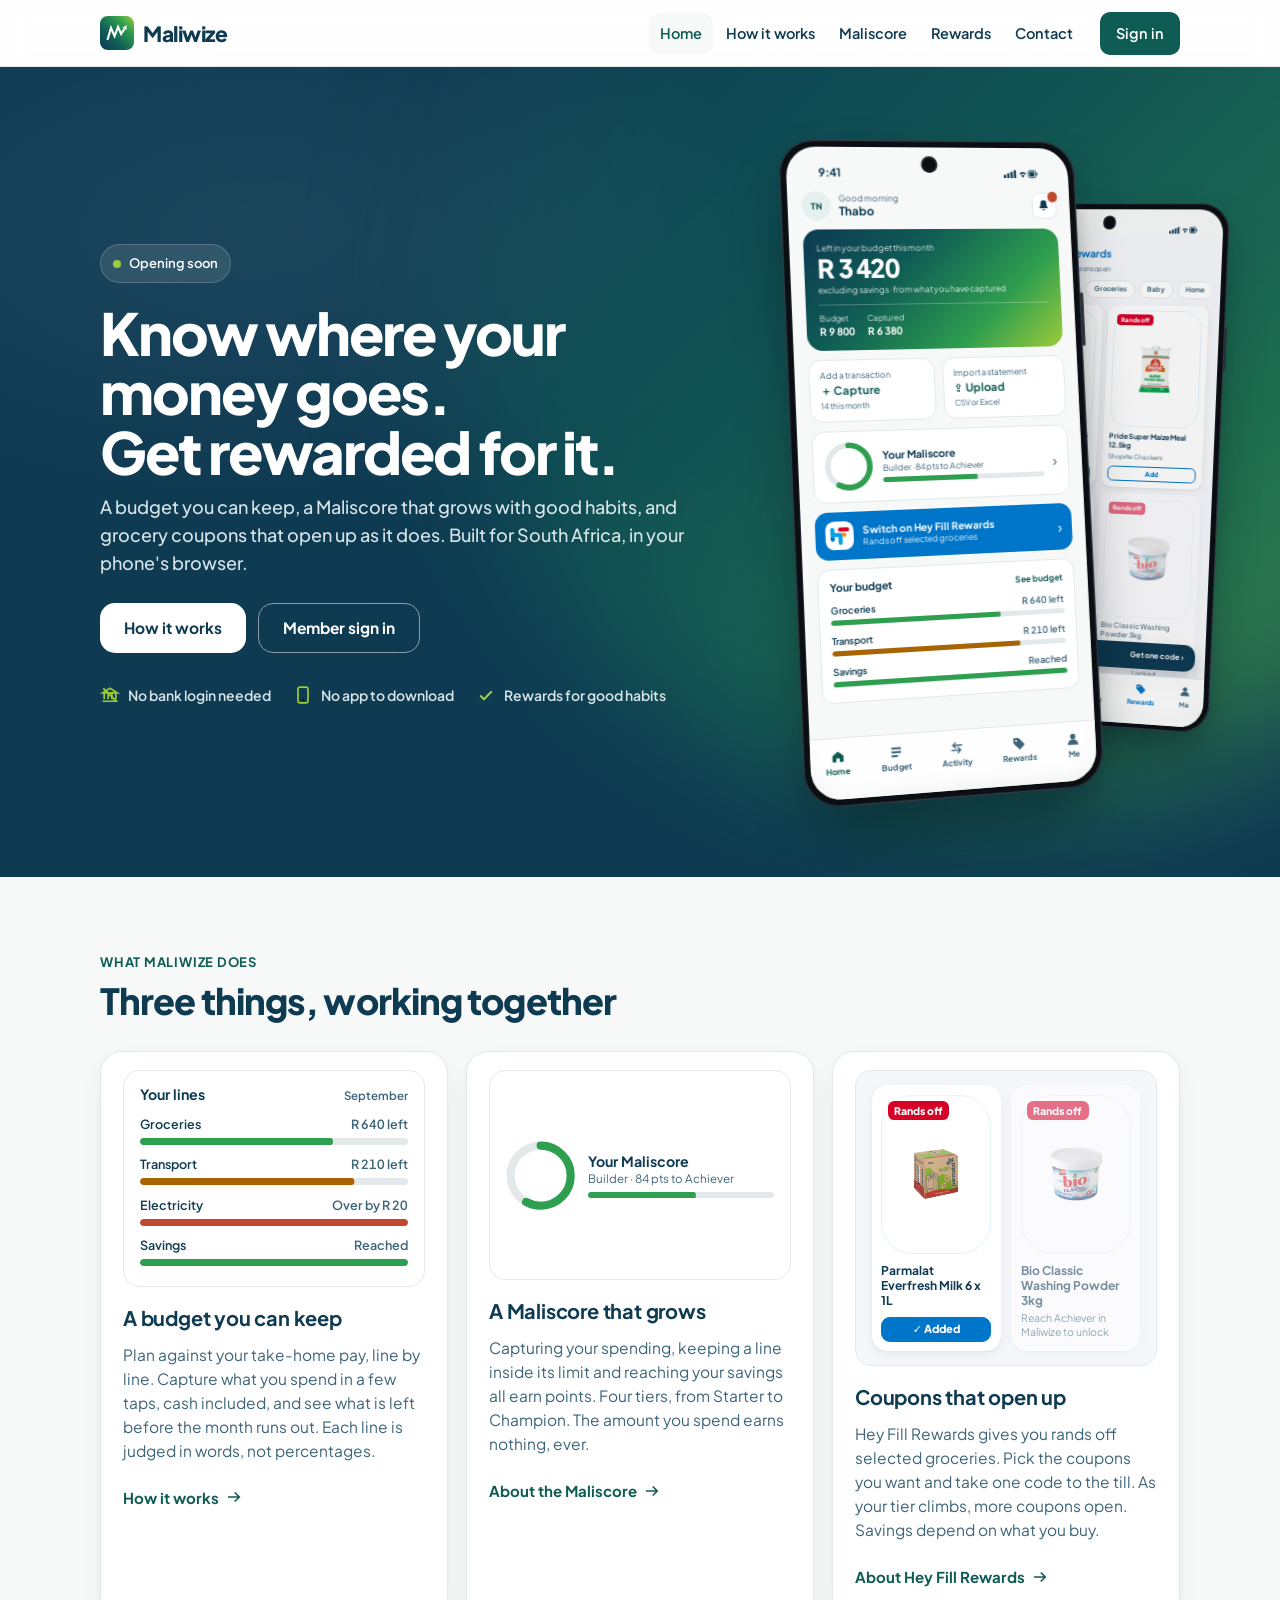
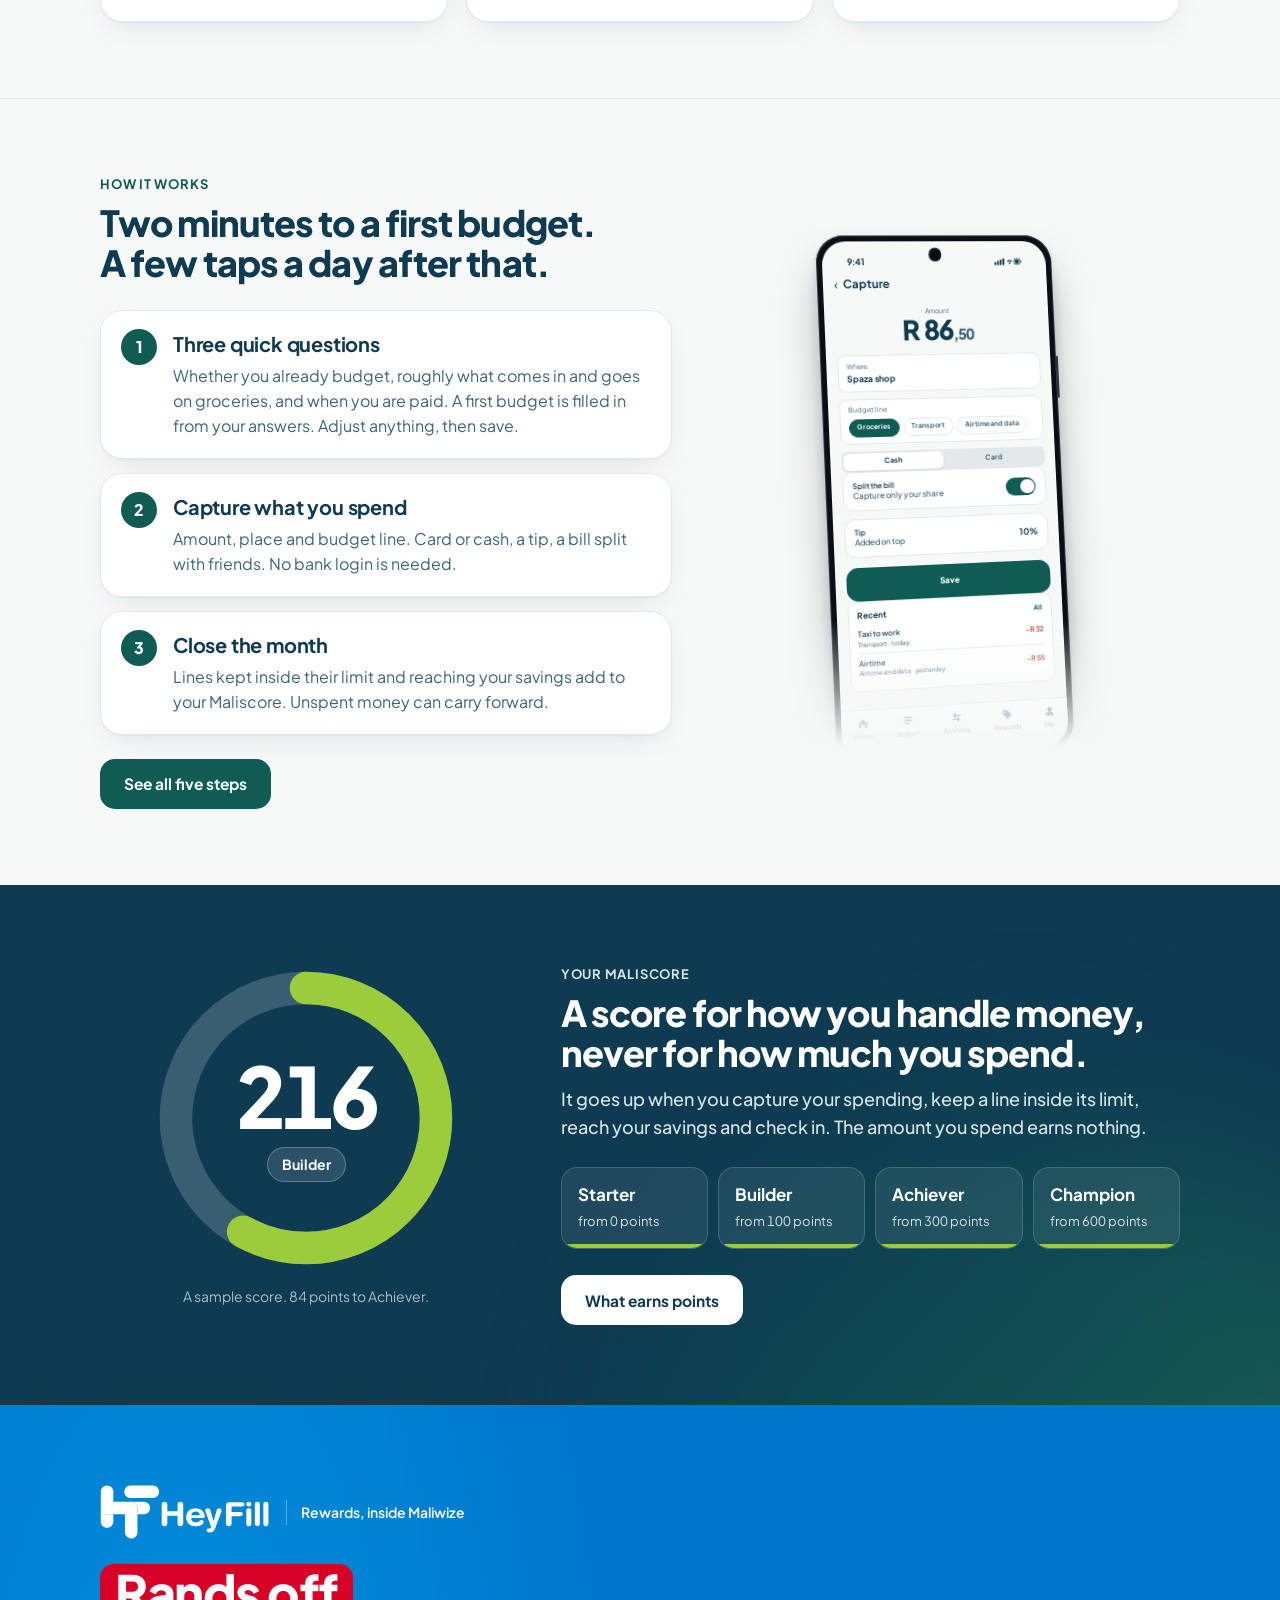
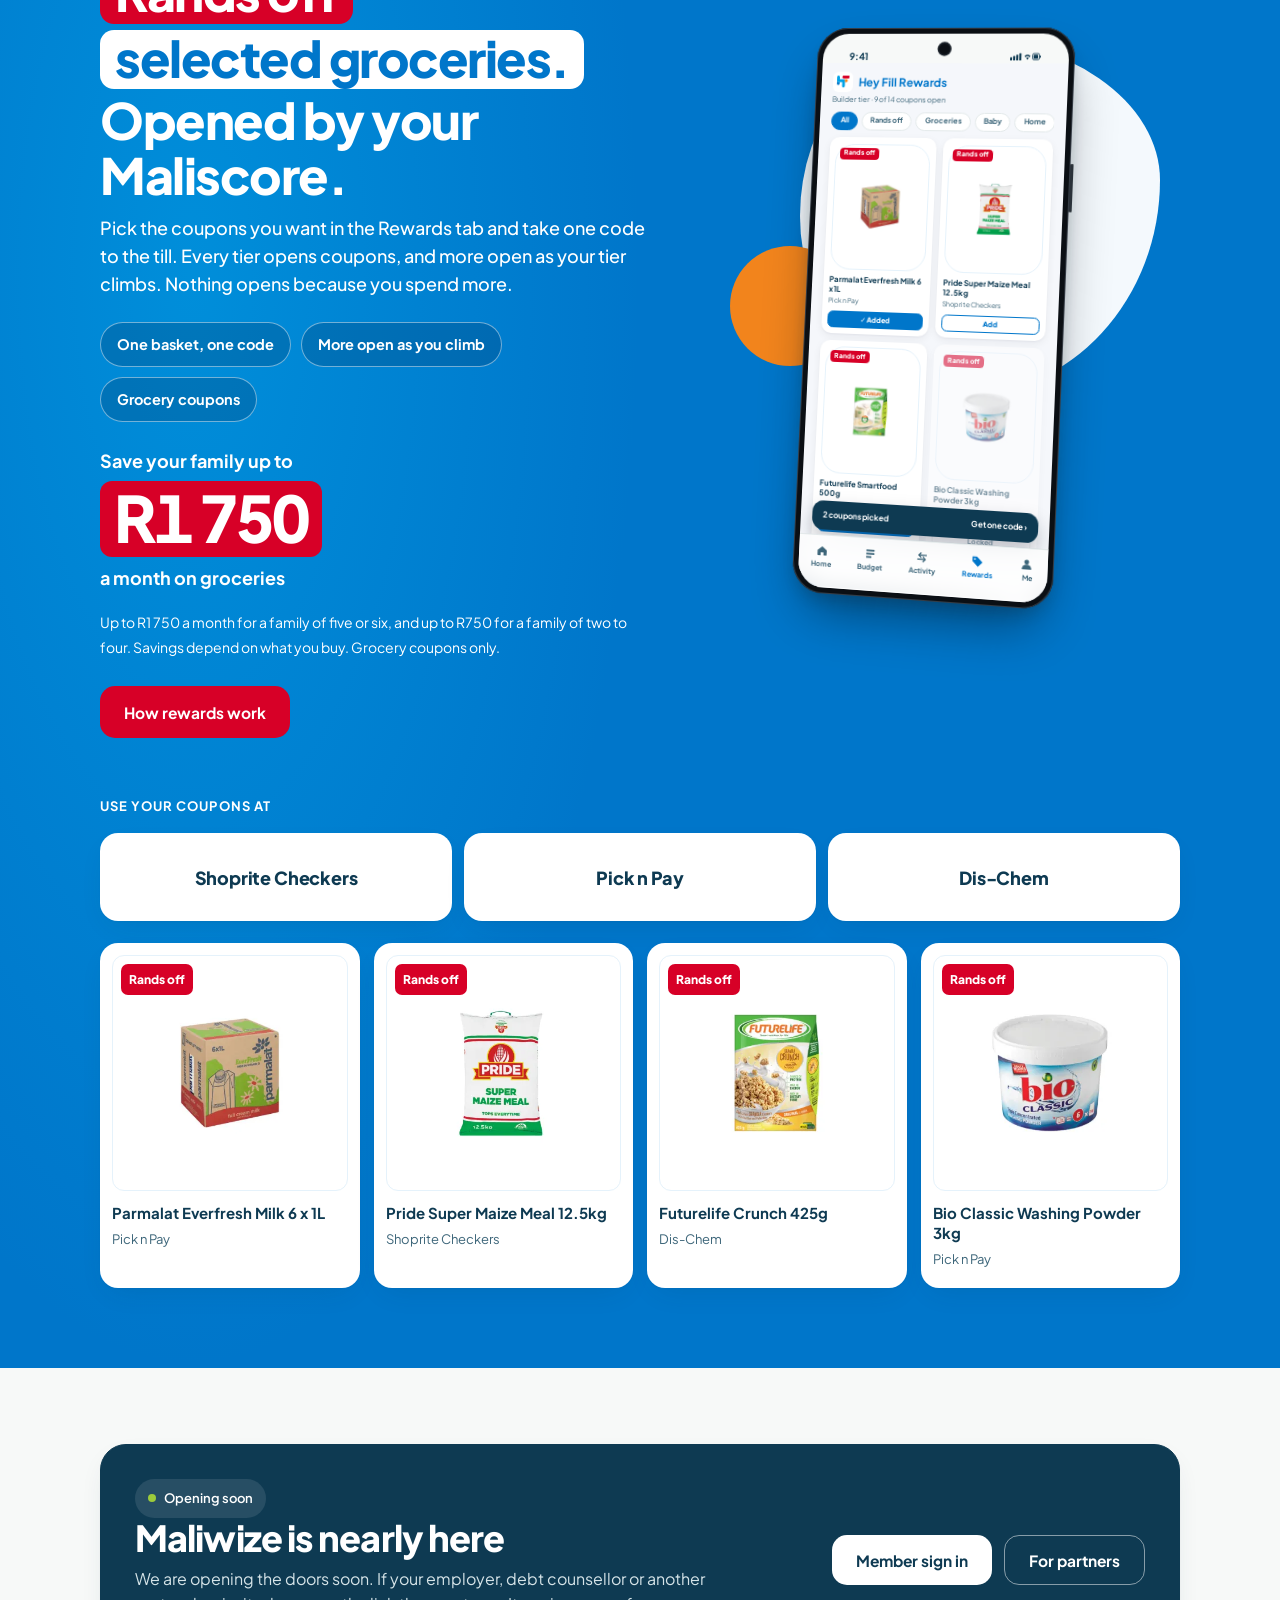
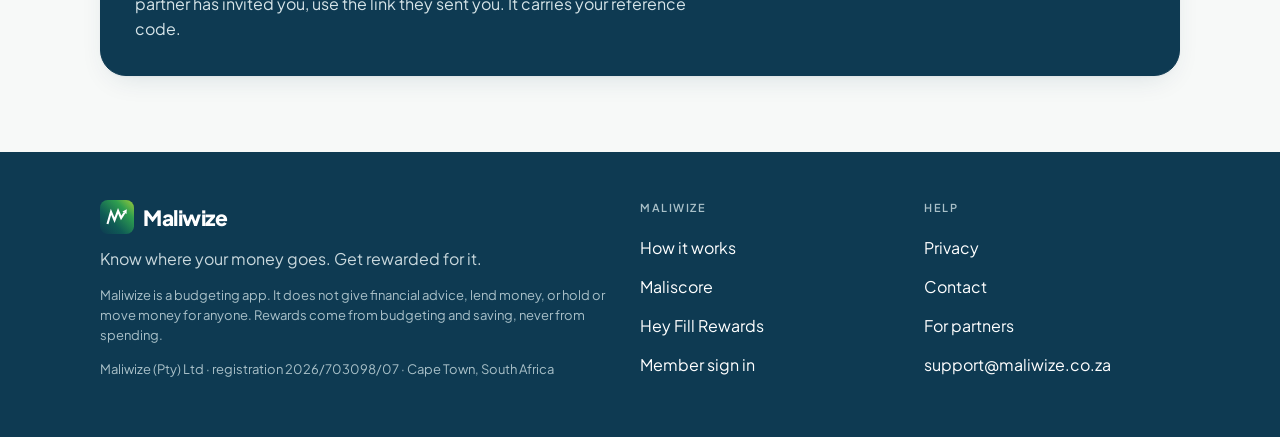
==== commit e6ff0f03: "feat: add Shoprite Checkers products and keep retailer logos off until approved Pulls three Shoprite" ====
--- a/index.html
+++ b/index.html
@@ -23,7 +23,7 @@
   <link rel="preconnect" href="https://fonts.googleapis.com">
   <link rel="preconnect" href="https://fonts.gstatic.com" crossorigin>
   <link rel="stylesheet" href="https://fonts.googleapis.com/css2?family=Plus+Jakarta+Sans:wght@400;500;600;700;800&amp;display=swap">
-  <link rel="stylesheet" href="/assets/site.css?v=2026-10-01c">
+  <link rel="stylesheet" href="/assets/site.css?v=2026-10-01d">
 </head>
 <body>
   <a class="skip" href="#main">Skip to content</a>
@@ -60,7 +60,7 @@
       </div>
       <div class="hero-visual">
         <div class="device-stack">
-          <div class="device back"><div class="phone tilt-r" role="img" aria-label="Hey Fill Rewards inside Maliwize: grocery coupons as tiles, with a locked one that opens at a higher tier"><div class="screen" aria-hidden="true"><div class="island"></div><div class="sb"><span>9:41</span><svg viewBox="0 0 46 12" aria-hidden="true"><rect x="0" y="7" width="3" height="5" rx="1"/><rect x="4.5" y="5" width="3" height="7" rx="1"/><rect x="9" y="3" width="3" height="9" rx="1"/><rect x="13.5" y="1" width="3" height="11" rx="1"/><path d="M21 5.2a7 7 0 0 1 9 0l-1.3 1.6a5 5 0 0 0-6.4 0z"/><path d="M23.3 8a3.6 3.6 0 0 1 4.4 0L25.5 10.6z"/><rect x="33" y="1.5" width="10" height="9" rx="2" fill="none" stroke="currentColor" stroke-width="1.2"/><rect x="34.5" y="3" width="6.5" height="6" rx="1"/><rect x="43.6" y="4.5" width="1.6" height="3" rx=".5"/></svg></div><div class="app hf"><header class="hfh"><span class="hfm sm"><svg viewBox="41.76 22.59 683.12 620.38" aria-hidden="true" focusable="false"><path fill="#0076CA" d="M188.85 360.84v84.39c0 40.62-32.94 73.54-73.54 73.54-20.31 0-38.69-8.23-52.01-21.54-13.31-13.31-21.54-31.69-21.54-52.01V287.3c0 40.61 32.92 73.54 73.54 73.54h73.55z"/><path fill="#D70027" d="M724.88 96.13c0 20.31-8.23 38.69-21.54 52.01-13.31 13.31-31.69 21.54-52.01 21.54H390.91c-40.62 0-73.54-32.94-73.54-73.54 0-20.31 8.23-38.69 21.54-52.01 13.31-13.31 31.69-21.54 52.01-21.54h260.42c40.62 0 73.54 32.92 73.54 73.54z"/><path fill="#00A2E7" d="M471.7 287.3v282.13c0 40.61-32.92 73.54-73.54 73.54-20.31 0-38.69-8.23-52.01-21.54-13.31-13.31-21.54-31.69-21.54-52.01V360.84H115.3c-40.62 0-73.54-32.94-73.54-73.54V96.13c0-40.62 32.92-73.54 73.54-73.54 20.31 0 38.69 8.23 52.01 21.54s21.54 31.69 21.54 52.01v117.62h209.31c20.31 0 38.69 8.23 52.01 21.54 13.31 13.31 21.54 31.69 21.54 52z"/><path fill="#FD8514" d="M619.92 287.3c0 20.29-8.23 38.69-21.54 52.01-13.31 13.29-31.69 21.54-52.01 21.54H471.7V287.3c0-20.31-8.23-38.69-21.54-52.01-13.31-13.31-31.69-21.54-52.01-21.54h148.22c40.63 0 73.55 32.92 73.55 73.55z"/></svg></span><b>Hey Fill Rewards</b></header><small class="sub">Builder tier · 9 of 14 coupons open</small><div class="chips"><span class="on">All</span><span>Rands off</span><span>Groceries</span><span>Baby</span><span>Home</span></div><div class="grid2"><div class="ctile "><div class="pic"><img src="/assets/products/parmalat-milk.webp" alt="" loading="lazy" decoding="async" width="160" height="160"></div><span class="off">Rands off</span><b>Parmalat Everfresh Milk 6 x 1L</b><small>Pick n Pay</small><div class="add on">✓ Added</div></div><div class="ctile "><div class="pic"><img src="/assets/products/black-cat-peanut-butter.webp" alt="" loading="lazy" decoding="async" width="160" height="160"></div><span class="off">Rands off</span><b>Black Cat Peanut Butter 800g</b><small>Pick n Pay</small><div class="add">Add</div></div><div class="ctile "><div class="pic"><img src="/assets/products/futurelife-smartfood.webp" alt="" loading="lazy" decoding="async" width="160" height="160"></div><span class="off">Rands off</span><b>Futurelife Smartfood 500g</b><small>Pick n Pay</small><div class="add on">✓ Added</div></div><div class="ctile locked"><div class="pic"><img src="/assets/products/bio-classic-washing-powder.webp" alt="" loading="lazy" decoding="async" width="160" height="160"></div><span class="off">Rands off</span><b>Bio Classic Washing Powder 3kg</b><small>Reach Achiever in Maliwize to unlock</small><div class="add off">Locked</div></div></div></div><div class="basket"><span>2 coupons picked</span><span>Get one code ›</span></div><div class="tb"><span class=""><svg viewBox="0 0 24 24"><path d="M4 11.5 12 5l8 6.5V19a1 1 0 0 1-1 1h-4.5v-5h-5v5H5a1 1 0 0 1-1-1z"/></svg>Home</span><span class=""><svg viewBox="0 0 24 24"><path d="M5 5h14v3H5zm0 5.5h14v3H5zm0 5.5h9v3H5z"/></svg>Budget</span><span class=""><svg viewBox="0 0 24 24"><path d="M4 16.5h11.2l-2.6 2.6 1.4 1.4 5-5-5-5-1.4 1.4 2.6 2.6H4zm16-9H8.8l2.6-2.6L10 3.5l-5 5 5 5 1.4-1.4L8.8 9.5H20z"/></svg>Activity</span><span class="on"><svg viewBox="0 0 24 24"><path d="M3.5 4.5h7.6l9.4 9.4-7.6 7.6-9.4-9.4zm4 2.5a1.5 1.5 0 1 0 0 3 1.5 1.5 0 0 0 0-3z"/></svg>Rewards</span><span class=""><svg viewBox="0 0 24 24"><circle cx="12" cy="8" r="4"/><path d="M4 20a8 8 0 0 1 16 0z"/></svg>Me</span></div></div></div></div>
+          <div class="device back"><div class="phone tilt-r" role="img" aria-label="Hey Fill Rewards inside Maliwize: grocery coupons as tiles, with a locked one that opens at a higher tier"><div class="screen" aria-hidden="true"><div class="island"></div><div class="sb"><span>9:41</span><svg viewBox="0 0 46 12" aria-hidden="true"><rect x="0" y="7" width="3" height="5" rx="1"/><rect x="4.5" y="5" width="3" height="7" rx="1"/><rect x="9" y="3" width="3" height="9" rx="1"/><rect x="13.5" y="1" width="3" height="11" rx="1"/><path d="M21 5.2a7 7 0 0 1 9 0l-1.3 1.6a5 5 0 0 0-6.4 0z"/><path d="M23.3 8a3.6 3.6 0 0 1 4.4 0L25.5 10.6z"/><rect x="33" y="1.5" width="10" height="9" rx="2" fill="none" stroke="currentColor" stroke-width="1.2"/><rect x="34.5" y="3" width="6.5" height="6" rx="1"/><rect x="43.6" y="4.5" width="1.6" height="3" rx=".5"/></svg></div><div class="app hf"><header class="hfh"><span class="hfm sm"><svg viewBox="41.76 22.59 683.12 620.38" aria-hidden="true" focusable="false"><path fill="#0076CA" d="M188.85 360.84v84.39c0 40.62-32.94 73.54-73.54 73.54-20.31 0-38.69-8.23-52.01-21.54-13.31-13.31-21.54-31.69-21.54-52.01V287.3c0 40.61 32.92 73.54 73.54 73.54h73.55z"/><path fill="#D70027" d="M724.88 96.13c0 20.31-8.23 38.69-21.54 52.01-13.31 13.31-31.69 21.54-52.01 21.54H390.91c-40.62 0-73.54-32.94-73.54-73.54 0-20.31 8.23-38.69 21.54-52.01 13.31-13.31 31.69-21.54 52.01-21.54h260.42c40.62 0 73.54 32.92 73.54 73.54z"/><path fill="#00A2E7" d="M471.7 287.3v282.13c0 40.61-32.92 73.54-73.54 73.54-20.31 0-38.69-8.23-52.01-21.54-13.31-13.31-21.54-31.69-21.54-52.01V360.84H115.3c-40.62 0-73.54-32.94-73.54-73.54V96.13c0-40.62 32.92-73.54 73.54-73.54 20.31 0 38.69 8.23 52.01 21.54s21.54 31.69 21.54 52.01v117.62h209.31c20.31 0 38.69 8.23 52.01 21.54 13.31 13.31 21.54 31.69 21.54 52z"/><path fill="#FD8514" d="M619.92 287.3c0 20.29-8.23 38.69-21.54 52.01-13.31 13.29-31.69 21.54-52.01 21.54H471.7V287.3c0-20.31-8.23-38.69-21.54-52.01-13.31-13.31-31.69-21.54-52.01-21.54h148.22c40.63 0 73.55 32.92 73.55 73.55z"/></svg></span><b>Hey Fill Rewards</b></header><small class="sub">Builder tier · 9 of 14 coupons open</small><div class="chips"><span class="on">All</span><span>Rands off</span><span>Groceries</span><span>Baby</span><span>Home</span></div><div class="grid2"><div class="ctile "><div class="pic"><img src="/assets/products/parmalat-milk.webp" alt="" loading="lazy" decoding="async" width="160" height="160"></div><span class="off">Rands off</span><b>Parmalat Everfresh Milk 6 x 1L</b><small>Pick n Pay</small><div class="add on">✓ Added</div></div><div class="ctile "><div class="pic"><img src="/assets/products/pride-maize-meal.webp" alt="" loading="lazy" decoding="async" width="160" height="160"></div><span class="off">Rands off</span><b>Pride Super Maize Meal 12.5kg</b><small>Shoprite Checkers</small><div class="add">Add</div></div><div class="ctile "><div class="pic"><img src="/assets/products/futurelife-smartfood.webp" alt="" loading="lazy" decoding="async" width="160" height="160"></div><span class="off">Rands off</span><b>Futurelife Smartfood 500g</b><small>Pick n Pay</small><div class="add on">✓ Added</div></div><div class="ctile locked"><div class="pic"><img src="/assets/products/bio-classic-washing-powder.webp" alt="" loading="lazy" decoding="async" width="160" height="160"></div><span class="off">Rands off</span><b>Bio Classic Washing Powder 3kg</b><small>Reach Achiever in Maliwize to unlock</small><div class="add off">Locked</div></div></div></div><div class="basket"><span>2 coupons picked</span><span>Get one code ›</span></div><div class="tb"><span class=""><svg viewBox="0 0 24 24"><path d="M4 11.5 12 5l8 6.5V19a1 1 0 0 1-1 1h-4.5v-5h-5v5H5a1 1 0 0 1-1-1z"/></svg>Home</span><span class=""><svg viewBox="0 0 24 24"><path d="M5 5h14v3H5zm0 5.5h14v3H5zm0 5.5h9v3H5z"/></svg>Budget</span><span class=""><svg viewBox="0 0 24 24"><path d="M4 16.5h11.2l-2.6 2.6 1.4 1.4 5-5-5-5-1.4 1.4 2.6 2.6H4zm16-9H8.8l2.6-2.6L10 3.5l-5 5 5 5 1.4-1.4L8.8 9.5H20z"/></svg>Activity</span><span class="on"><svg viewBox="0 0 24 24"><path d="M3.5 4.5h7.6l9.4 9.4-7.6 7.6-9.4-9.4zm4 2.5a1.5 1.5 0 1 0 0 3 1.5 1.5 0 0 0 0-3z"/></svg>Rewards</span><span class=""><svg viewBox="0 0 24 24"><circle cx="12" cy="8" r="4"/><path d="M4 20a8 8 0 0 1 16 0z"/></svg>Me</span></div></div></div></div>
           <div class="device front"><div class="float"><div class="phone tilt-l hero-phone" role="img" aria-label="The Maliwize home screen: what is left in the budget this month, a Maliscore ring, and the Hey Fill Rewards doorway"><div class="screen" aria-hidden="true"><div class="island"></div><div class="sb"><span>9:41</span><svg viewBox="0 0 46 12" aria-hidden="true"><rect x="0" y="7" width="3" height="5" rx="1"/><rect x="4.5" y="5" width="3" height="7" rx="1"/><rect x="9" y="3" width="3" height="9" rx="1"/><rect x="13.5" y="1" width="3" height="11" rx="1"/><path d="M21 5.2a7 7 0 0 1 9 0l-1.3 1.6a5 5 0 0 0-6.4 0z"/><path d="M23.3 8a3.6 3.6 0 0 1 4.4 0L25.5 10.6z"/><rect x="33" y="1.5" width="10" height="9" rx="2" fill="none" stroke="currentColor" stroke-width="1.2"/><rect x="34.5" y="3" width="6.5" height="6" rx="1"/><rect x="43.6" y="4.5" width="1.6" height="3" rx=".5"/></svg></div><div class="app"><header class="ah"><span class="av">TN</span><div><small>Good morning</small><b>Thabo</b></div><span class="bell"><svg viewBox="0 0 24 24"><path d="M12 3a5 5 0 0 0-5 5v3.5L5 15v1h14v-1l-2-3.5V8a5 5 0 0 0-5-5zm-2 15a2 2 0 0 0 4 0z"/></svg><i></i></span></header><div class="hc"><small>Left in your budget this month</small><div class="amt count n-3420"><span class="static">R 3 420</span></div><small>excluding savings · from what you have captured</small><div class="hc-stats"><span>Budget<b>R 9 800</b></span><span>Captured<b>R 6 380</b></span></div></div><div class="tiles"><div class="tile"><small>Add a transaction</small><b>＋ Capture</b><span>14 this month</span></div><div class="tile"><small>Import a statement</small><b>⇪ Upload</b><span>CSV or Excel</span></div></div><div class="card rr"><svg class="ring p58" viewBox="0 0 60 60" aria-hidden="true"><circle class="track" cx="30" cy="30" r="26"/><circle class="val" cx="30" cy="30" r="26"/></svg><div><b>Your Maliscore</b><small>Builder · 84 pts to Achiever</small><div class="bar"><i class="p58 "></i></div></div><span class="chev">›</span></div><div class="hfdoor"><span class="hfm"><svg viewBox="41.76 22.59 683.12 620.38" aria-hidden="true" focusable="false"><path fill="#0076CA" d="M188.85 360.84v84.39c0 40.62-32.94 73.54-73.54 73.54-20.31 0-38.69-8.23-52.01-21.54-13.31-13.31-21.54-31.69-21.54-52.01V287.3c0 40.61 32.92 73.54 73.54 73.54h73.55z"/><path fill="#D70027" d="M724.88 96.13c0 20.31-8.23 38.69-21.54 52.01-13.31 13.31-31.69 21.54-52.01 21.54H390.91c-40.62 0-73.54-32.94-73.54-73.54 0-20.31 8.23-38.69 21.54-52.01 13.31-13.31 31.69-21.54 52.01-21.54h260.42c40.62 0 73.54 32.92 73.54 73.54z"/><path fill="#00A2E7" d="M471.7 287.3v282.13c0 40.61-32.92 73.54-73.54 73.54-20.31 0-38.69-8.23-52.01-21.54-13.31-13.31-21.54-31.69-21.54-52.01V360.84H115.3c-40.62 0-73.54-32.94-73.54-73.54V96.13c0-40.62 32.92-73.54 73.54-73.54 20.31 0 38.69 8.23 52.01 21.54s21.54 31.69 21.54 52.01v117.62h209.31c20.31 0 38.69 8.23 52.01 21.54 13.31 13.31 21.54 31.69 21.54 52z"/><path fill="#FD8514" d="M619.92 287.3c0 20.29-8.23 38.69-21.54 52.01-13.31 13.29-31.69 21.54-52.01 21.54H471.7V287.3c0-20.31-8.23-38.69-21.54-52.01-13.31-13.31-31.69-21.54-52.01-21.54h148.22c40.63 0 73.55 32.92 73.55 73.55z"/></svg></span><span><b>Switch on Hey Fill Rewards</b><small>Rands off selected groceries</small></span><span class="chev">›</span></div><div class="card"><div class="ch"><b>Your budget</b><span>See budget</span></div><div class="ln"><div class="ln-h"><span>Groceries</span><span class="">R 640 left</span></div><div class="bar"><i class="p72 "></i></div></div><div class="ln"><div class="ln-h"><span>Transport</span><span class="near">R 210 left</span></div><div class="bar"><i class="p80 near"></i></div></div><div class="ln"><div class="ln-h"><span>Savings</span><span class="green">Reached</span></div><div class="bar"><i class="p100 "></i></div></div></div></div><div class="tb"><span class="on"><svg viewBox="0 0 24 24"><path d="M4 11.5 12 5l8 6.5V19a1 1 0 0 1-1 1h-4.5v-5h-5v5H5a1 1 0 0 1-1-1z"/></svg>Home</span><span class=""><svg viewBox="0 0 24 24"><path d="M5 5h14v3H5zm0 5.5h14v3H5zm0 5.5h9v3H5z"/></svg>Budget</span><span class=""><svg viewBox="0 0 24 24"><path d="M4 16.5h11.2l-2.6 2.6 1.4 1.4 5-5-5-5-1.4 1.4 2.6 2.6H4zm16-9H8.8l2.6-2.6L10 3.5l-5 5 5 5 1.4-1.4L8.8 9.5H20z"/></svg>Activity</span><span class=""><svg viewBox="0 0 24 24"><path d="M3.5 4.5h7.6l9.4 9.4-7.6 7.6-9.4-9.4zm4 2.5a1.5 1.5 0 1 0 0 3 1.5 1.5 0 0 0 0-3z"/></svg>Rewards</span><span class=""><svg viewBox="0 0 24 24"><circle cx="12" cy="8" r="4"/><path d="M4 20a8 8 0 0 1 16 0z"/></svg>Me</span></div></div></div></div></div>
         </div></div>
     </div>
@@ -150,13 +150,13 @@
         </div>
         <div class="hf-visual reveal">
           <span class="hf-blob" aria-hidden="true"></span>
-          <div class="phone tilt-r mid" role="img" aria-label="Hey Fill Rewards inside Maliwize: grocery coupons as tiles, with a locked one that opens at a higher tier"><div class="screen" aria-hidden="true"><div class="island"></div><div class="sb"><span>9:41</span><svg viewBox="0 0 46 12" aria-hidden="true"><rect x="0" y="7" width="3" height="5" rx="1"/><rect x="4.5" y="5" width="3" height="7" rx="1"/><rect x="9" y="3" width="3" height="9" rx="1"/><rect x="13.5" y="1" width="3" height="11" rx="1"/><path d="M21 5.2a7 7 0 0 1 9 0l-1.3 1.6a5 5 0 0 0-6.4 0z"/><path d="M23.3 8a3.6 3.6 0 0 1 4.4 0L25.5 10.6z"/><rect x="33" y="1.5" width="10" height="9" rx="2" fill="none" stroke="currentColor" stroke-width="1.2"/><rect x="34.5" y="3" width="6.5" height="6" rx="1"/><rect x="43.6" y="4.5" width="1.6" height="3" rx=".5"/></svg></div><div class="app hf"><header class="hfh"><span class="hfm sm"><svg viewBox="41.76 22.59 683.12 620.38" aria-hidden="true" focusable="false"><path fill="#0076CA" d="M188.85 360.84v84.39c0 40.62-32.94 73.54-73.54 73.54-20.31 0-38.69-8.23-52.01-21.54-13.31-13.31-21.54-31.69-21.54-52.01V287.3c0 40.61 32.92 73.54 73.54 73.54h73.55z"/><path fill="#D70027" d="M724.88 96.13c0 20.31-8.23 38.69-21.54 52.01-13.31 13.31-31.69 21.54-52.01 21.54H390.91c-40.62 0-73.54-32.94-73.54-73.54 0-20.31 8.23-38.69 21.54-52.01 13.31-13.31 31.69-21.54 52.01-21.54h260.42c40.62 0 73.54 32.92 73.54 73.54z"/><path fill="#00A2E7" d="M471.7 287.3v282.13c0 40.61-32.92 73.54-73.54 73.54-20.31 0-38.69-8.23-52.01-21.54-13.31-13.31-21.54-31.69-21.54-52.01V360.84H115.3c-40.62 0-73.54-32.94-73.54-73.54V96.13c0-40.62 32.92-73.54 73.54-73.54 20.31 0 38.69 8.23 52.01 21.54s21.54 31.69 21.54 52.01v117.62h209.31c20.31 0 38.69 8.23 52.01 21.54 13.31 13.31 21.54 31.69 21.54 52z"/><path fill="#FD8514" d="M619.92 287.3c0 20.29-8.23 38.69-21.54 52.01-13.31 13.29-31.69 21.54-52.01 21.54H471.7V287.3c0-20.31-8.23-38.69-21.54-52.01-13.31-13.31-31.69-21.54-52.01-21.54h148.22c40.63 0 73.55 32.92 73.55 73.55z"/></svg></span><b>Hey Fill Rewards</b></header><small class="sub">Builder tier · 9 of 14 coupons open</small><div class="chips"><span class="on">All</span><span>Rands off</span><span>Groceries</span><span>Baby</span><span>Home</span></div><div class="grid2"><div class="ctile "><div class="pic"><img src="/assets/products/parmalat-milk.webp" alt="" loading="lazy" decoding="async" width="160" height="160"></div><span class="off">Rands off</span><b>Parmalat Everfresh Milk 6 x 1L</b><small>Pick n Pay</small><div class="add on">✓ Added</div></div><div class="ctile "><div class="pic"><img src="/assets/products/black-cat-peanut-butter.webp" alt="" loading="lazy" decoding="async" width="160" height="160"></div><span class="off">Rands off</span><b>Black Cat Peanut Butter 800g</b><small>Pick n Pay</small><div class="add">Add</div></div><div class="ctile "><div class="pic"><img src="/assets/products/futurelife-smartfood.webp" alt="" loading="lazy" decoding="async" width="160" height="160"></div><span class="off">Rands off</span><b>Futurelife Smartfood 500g</b><small>Pick n Pay</small><div class="add on">✓ Added</div></div><div class="ctile locked"><div class="pic"><img src="/assets/products/bio-classic-washing-powder.webp" alt="" loading="lazy" decoding="async" width="160" height="160"></div><span class="off">Rands off</span><b>Bio Classic Washing Powder 3kg</b><small>Reach Achiever in Maliwize to unlock</small><div class="add off">Locked</div></div></div></div><div class="basket"><span>2 coupons picked</span><span>Get one code ›</span></div><div class="tb"><span class=""><svg viewBox="0 0 24 24"><path d="M4 11.5 12 5l8 6.5V19a1 1 0 0 1-1 1h-4.5v-5h-5v5H5a1 1 0 0 1-1-1z"/></svg>Home</span><span class=""><svg viewBox="0 0 24 24"><path d="M5 5h14v3H5zm0 5.5h14v3H5zm0 5.5h9v3H5z"/></svg>Budget</span><span class=""><svg viewBox="0 0 24 24"><path d="M4 16.5h11.2l-2.6 2.6 1.4 1.4 5-5-5-5-1.4 1.4 2.6 2.6H4zm16-9H8.8l2.6-2.6L10 3.5l-5 5 5 5 1.4-1.4L8.8 9.5H20z"/></svg>Activity</span><span class="on"><svg viewBox="0 0 24 24"><path d="M3.5 4.5h7.6l9.4 9.4-7.6 7.6-9.4-9.4zm4 2.5a1.5 1.5 0 1 0 0 3 1.5 1.5 0 0 0 0-3z"/></svg>Rewards</span><span class=""><svg viewBox="0 0 24 24"><circle cx="12" cy="8" r="4"/><path d="M4 20a8 8 0 0 1 16 0z"/></svg>Me</span></div></div></div>
+          <div class="phone tilt-r mid" role="img" aria-label="Hey Fill Rewards inside Maliwize: grocery coupons as tiles, with a locked one that opens at a higher tier"><div class="screen" aria-hidden="true"><div class="island"></div><div class="sb"><span>9:41</span><svg viewBox="0 0 46 12" aria-hidden="true"><rect x="0" y="7" width="3" height="5" rx="1"/><rect x="4.5" y="5" width="3" height="7" rx="1"/><rect x="9" y="3" width="3" height="9" rx="1"/><rect x="13.5" y="1" width="3" height="11" rx="1"/><path d="M21 5.2a7 7 0 0 1 9 0l-1.3 1.6a5 5 0 0 0-6.4 0z"/><path d="M23.3 8a3.6 3.6 0 0 1 4.4 0L25.5 10.6z"/><rect x="33" y="1.5" width="10" height="9" rx="2" fill="none" stroke="currentColor" stroke-width="1.2"/><rect x="34.5" y="3" width="6.5" height="6" rx="1"/><rect x="43.6" y="4.5" width="1.6" height="3" rx=".5"/></svg></div><div class="app hf"><header class="hfh"><span class="hfm sm"><svg viewBox="41.76 22.59 683.12 620.38" aria-hidden="true" focusable="false"><path fill="#0076CA" d="M188.85 360.84v84.39c0 40.62-32.94 73.54-73.54 73.54-20.31 0-38.69-8.23-52.01-21.54-13.31-13.31-21.54-31.69-21.54-52.01V287.3c0 40.61 32.92 73.54 73.54 73.54h73.55z"/><path fill="#D70027" d="M724.88 96.13c0 20.31-8.23 38.69-21.54 52.01-13.31 13.31-31.69 21.54-52.01 21.54H390.91c-40.62 0-73.54-32.94-73.54-73.54 0-20.31 8.23-38.69 21.54-52.01 13.31-13.31 31.69-21.54 52.01-21.54h260.42c40.62 0 73.54 32.92 73.54 73.54z"/><path fill="#00A2E7" d="M471.7 287.3v282.13c0 40.61-32.92 73.54-73.54 73.54-20.31 0-38.69-8.23-52.01-21.54-13.31-13.31-21.54-31.69-21.54-52.01V360.84H115.3c-40.62 0-73.54-32.94-73.54-73.54V96.13c0-40.62 32.92-73.54 73.54-73.54 20.31 0 38.69 8.23 52.01 21.54s21.54 31.69 21.54 52.01v117.62h209.31c20.31 0 38.69 8.23 52.01 21.54 13.31 13.31 21.54 31.69 21.54 52z"/><path fill="#FD8514" d="M619.92 287.3c0 20.29-8.23 38.69-21.54 52.01-13.31 13.29-31.69 21.54-52.01 21.54H471.7V287.3c0-20.31-8.23-38.69-21.54-52.01-13.31-13.31-31.69-21.54-52.01-21.54h148.22c40.63 0 73.55 32.92 73.55 73.55z"/></svg></span><b>Hey Fill Rewards</b></header><small class="sub">Builder tier · 9 of 14 coupons open</small><div class="chips"><span class="on">All</span><span>Rands off</span><span>Groceries</span><span>Baby</span><span>Home</span></div><div class="grid2"><div class="ctile "><div class="pic"><img src="/assets/products/parmalat-milk.webp" alt="" loading="lazy" decoding="async" width="160" height="160"></div><span class="off">Rands off</span><b>Parmalat Everfresh Milk 6 x 1L</b><small>Pick n Pay</small><div class="add on">✓ Added</div></div><div class="ctile "><div class="pic"><img src="/assets/products/pride-maize-meal.webp" alt="" loading="lazy" decoding="async" width="160" height="160"></div><span class="off">Rands off</span><b>Pride Super Maize Meal 12.5kg</b><small>Shoprite Checkers</small><div class="add">Add</div></div><div class="ctile "><div class="pic"><img src="/assets/products/futurelife-smartfood.webp" alt="" loading="lazy" decoding="async" width="160" height="160"></div><span class="off">Rands off</span><b>Futurelife Smartfood 500g</b><small>Pick n Pay</small><div class="add on">✓ Added</div></div><div class="ctile locked"><div class="pic"><img src="/assets/products/bio-classic-washing-powder.webp" alt="" loading="lazy" decoding="async" width="160" height="160"></div><span class="off">Rands off</span><b>Bio Classic Washing Powder 3kg</b><small>Reach Achiever in Maliwize to unlock</small><div class="add off">Locked</div></div></div></div><div class="basket"><span>2 coupons picked</span><span>Get one code ›</span></div><div class="tb"><span class=""><svg viewBox="0 0 24 24"><path d="M4 11.5 12 5l8 6.5V19a1 1 0 0 1-1 1h-4.5v-5h-5v5H5a1 1 0 0 1-1-1z"/></svg>Home</span><span class=""><svg viewBox="0 0 24 24"><path d="M5 5h14v3H5zm0 5.5h14v3H5zm0 5.5h9v3H5z"/></svg>Budget</span><span class=""><svg viewBox="0 0 24 24"><path d="M4 16.5h11.2l-2.6 2.6 1.4 1.4 5-5-5-5-1.4 1.4 2.6 2.6H4zm16-9H8.8l2.6-2.6L10 3.5l-5 5 5 5 1.4-1.4L8.8 9.5H20z"/></svg>Activity</span><span class="on"><svg viewBox="0 0 24 24"><path d="M3.5 4.5h7.6l9.4 9.4-7.6 7.6-9.4-9.4zm4 2.5a1.5 1.5 0 1 0 0 3 1.5 1.5 0 0 0 0-3z"/></svg>Rewards</span><span class=""><svg viewBox="0 0 24 24"><circle cx="12" cy="8" r="4"/><path d="M4 20a8 8 0 0 1 16 0z"/></svg>Me</span></div></div></div>
         </div>
       </div>
       <div class="wrap hf-shelf">
         <p class="hf-shelf-k reveal">Use your coupons at</p>
         <ul class="retailers" aria-label="Where you can use your coupons"><li class="retailer"><span class="retailer-name">Shoprite Checkers</span></li><li class="retailer"><span class="retailer-name">Pick n Pay</span></li><li class="retailer"><span class="retailer-name">Dis-Chem</span></li></ul>
-        <ul class="pgrid"><li class="pcard reveal"><div class="pcard-pic"><img src="/assets/products/parmalat-milk.webp" alt="" loading="lazy" decoding="async" width="160" height="160"><span class="pcard-off">Rands off</span></div><b>Parmalat Everfresh Milk 6 x 1L</b><span>Pick n Pay</span></li><li class="pcard reveal"><div class="pcard-pic"><img src="/assets/products/black-cat-peanut-butter.webp" alt="" loading="lazy" decoding="async" width="160" height="160"><span class="pcard-off">Rands off</span></div><b>Black Cat Peanut Butter 800g</b><span>Pick n Pay</span></li><li class="pcard reveal"><div class="pcard-pic"><img src="/assets/products/futurelife-smartfood.webp" alt="" loading="lazy" decoding="async" width="160" height="160"><span class="pcard-off">Rands off</span></div><b>Futurelife Smartfood 500g</b><span>Pick n Pay</span></li><li class="pcard reveal"><div class="pcard-pic"><img src="/assets/products/bio-classic-washing-powder.webp" alt="" loading="lazy" decoding="async" width="160" height="160"><span class="pcard-off">Rands off</span></div><b>Bio Classic Washing Powder 3kg</b><span>Pick n Pay</span></li></ul>
+        <ul class="pgrid"><li class="pcard reveal"><div class="pcard-pic"><img src="/assets/products/parmalat-milk.webp" alt="" loading="lazy" decoding="async" width="160" height="160"><span class="pcard-off">Rands off</span></div><b>Parmalat Everfresh Milk 6 x 1L</b><span>Pick n Pay</span></li><li class="pcard reveal"><div class="pcard-pic"><img src="/assets/products/pride-maize-meal.webp" alt="" loading="lazy" decoding="async" width="160" height="160"><span class="pcard-off">Rands off</span></div><b>Pride Super Maize Meal 12.5kg</b><span>Shoprite Checkers</span></li><li class="pcard reveal"><div class="pcard-pic"><img src="/assets/products/futurelife-crunch.webp" alt="" loading="lazy" decoding="async" width="160" height="160"><span class="pcard-off">Rands off</span></div><b>Futurelife Crunch 425g</b><span>Dis-Chem</span></li><li class="pcard reveal"><div class="pcard-pic"><img src="/assets/products/bio-classic-washing-powder.webp" alt="" loading="lazy" decoding="async" width="160" height="160"><span class="pcard-off">Rands off</span></div><b>Bio Classic Washing Powder 3kg</b><span>Pick n Pay</span></li></ul>
       </div>
     </section>
     <section class="block cta-block">
--- a/assets/site.css
+++ b/assets/site.css
@@ -572,7 +572,7 @@
 .pcard { background: var(--white); border-radius: 18px; padding: 12px 12px 16px; display: grid; gap: 4px; align-content: start; box-shadow: var(--shadow); color: var(--ink); }
 .block .pcard { border: 1px solid var(--line); }
 .pcard-pic { position: relative; aspect-ratio: 1; max-width: 100%; border-radius: 12px; background: #fff; border: 1px solid var(--hf-tint); display: grid; place-items: center; overflow: clip; margin-bottom: 8px; }
-.pcard-pic img { width: 78%; height: 78%; object-fit: contain; transition: transform .35s var(--ease); }
+.pcard-pic img { position: absolute; inset: 11%; width: 78%; height: 78%; object-fit: contain; transition: transform .35s var(--ease); }
 .pcard:hover .pcard-pic img { transform: scale(1.05) rotate(-2deg); }
 .pcard-off { position: absolute; left: 8px; top: 8px; background: var(--hf-red); color: var(--white); border-radius: 7px; padding: 3px 8px; font-size: 12px; font-weight: 800; }
 .pcard b { font-size: 15px; line-height: 20px; }
